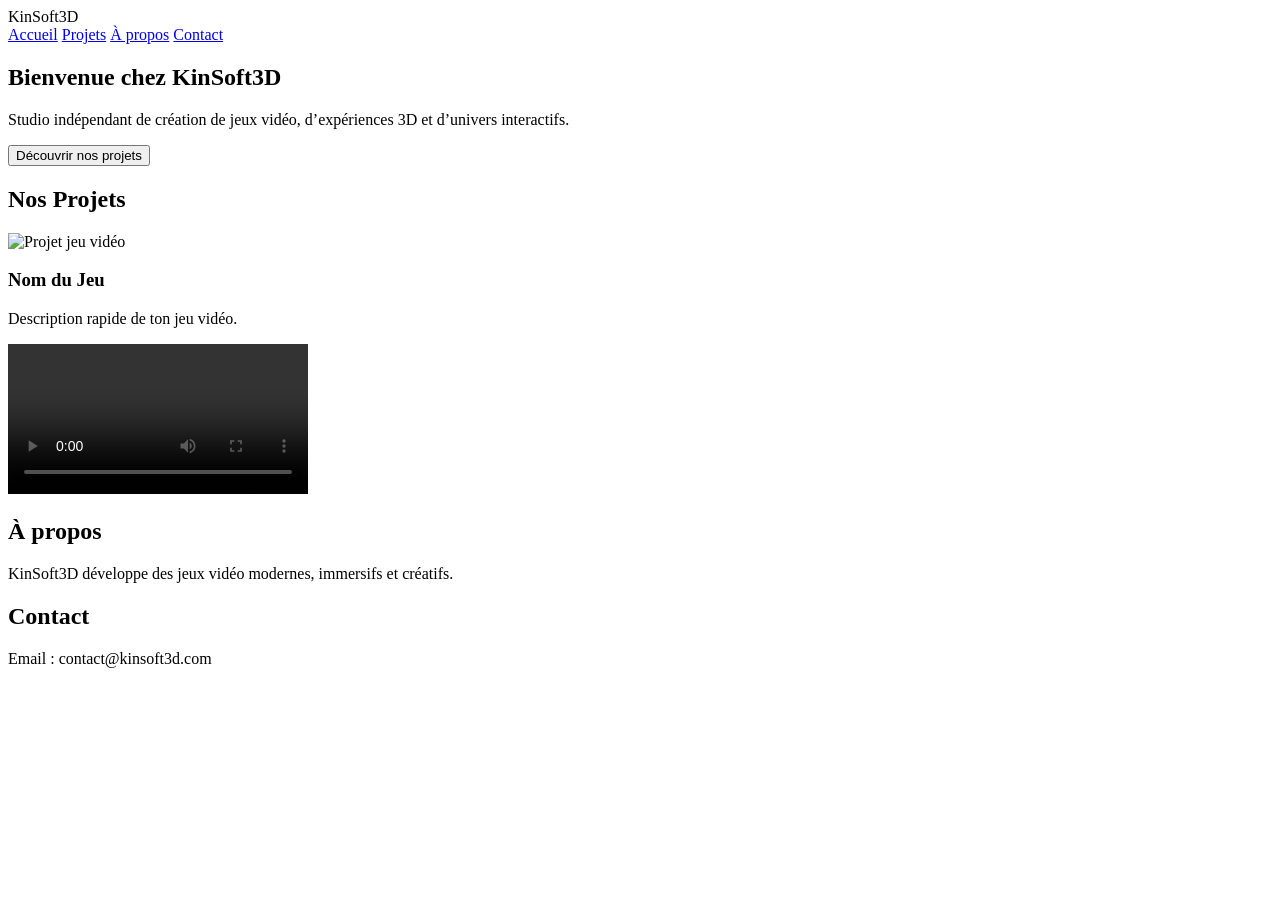
==== index.html @ 7d360829 "Create index.html" ====
<!DOCTYPE html>
<html lang="fr">

<head>
    <meta charset="UTF-8">
    <meta name="viewport" content="width=device-width, initial-scale=1.0">

    <title>KinSoft3D</title>

    <!-- CSS -->
    <link rel="stylesheet" href="style.css">
</head>

<body>

    <!-- HEADER -->
    <header>
        <div class="logo">
            KinSoft3D
        </div>

        <nav>
            <a href="#home">Accueil</a>
            <a href="#projects">Projets</a>
            <a href="#about">À propos</a>
            <a href="#contact">Contact</a>
        </nav>
    </header>

    <!-- HERO -->
    <section class="hero" id="home">

        <h1>Bienvenue chez KinSoft3D</h1>

        <p>
            Studio indépendant de création de jeux vidéo,
            d’expériences 3D et d’univers interactifs.
        </p>

        <button>Découvrir nos projets</button>

    </section>

    <!-- PROJECTS -->
    <section class="projects" id="projects">

        <h2>Nos Projets</h2>

        <div class="project-card">

            <img src="images/game1.jpg" alt="Projet jeu vidéo">

            <h3>Nom du Jeu</h3>

            <p>
                Description rapide de ton jeu vidéo.
            </p>

            <video controls>
                <source src="videos/trailer1.mp4" type="video/mp4">
            </video>

        </div>

    </section>

    <!-- ABOUT -->
    <section class="about" id="about">

        <h2>À propos</h2>

        <p>
            KinSoft3D développe des jeux vidéo modernes,
            immersifs et créatifs.
        </p>

    </section>

    <!-- CONTACT -->
    <section class="contact" id="contact">

        <h2>Contact</h2>

        <p>Email : contact@kinsoft3d.com</p>

    </section>

    <!-- JS -->
    <script src="script.js"></script>

</body>

</html>
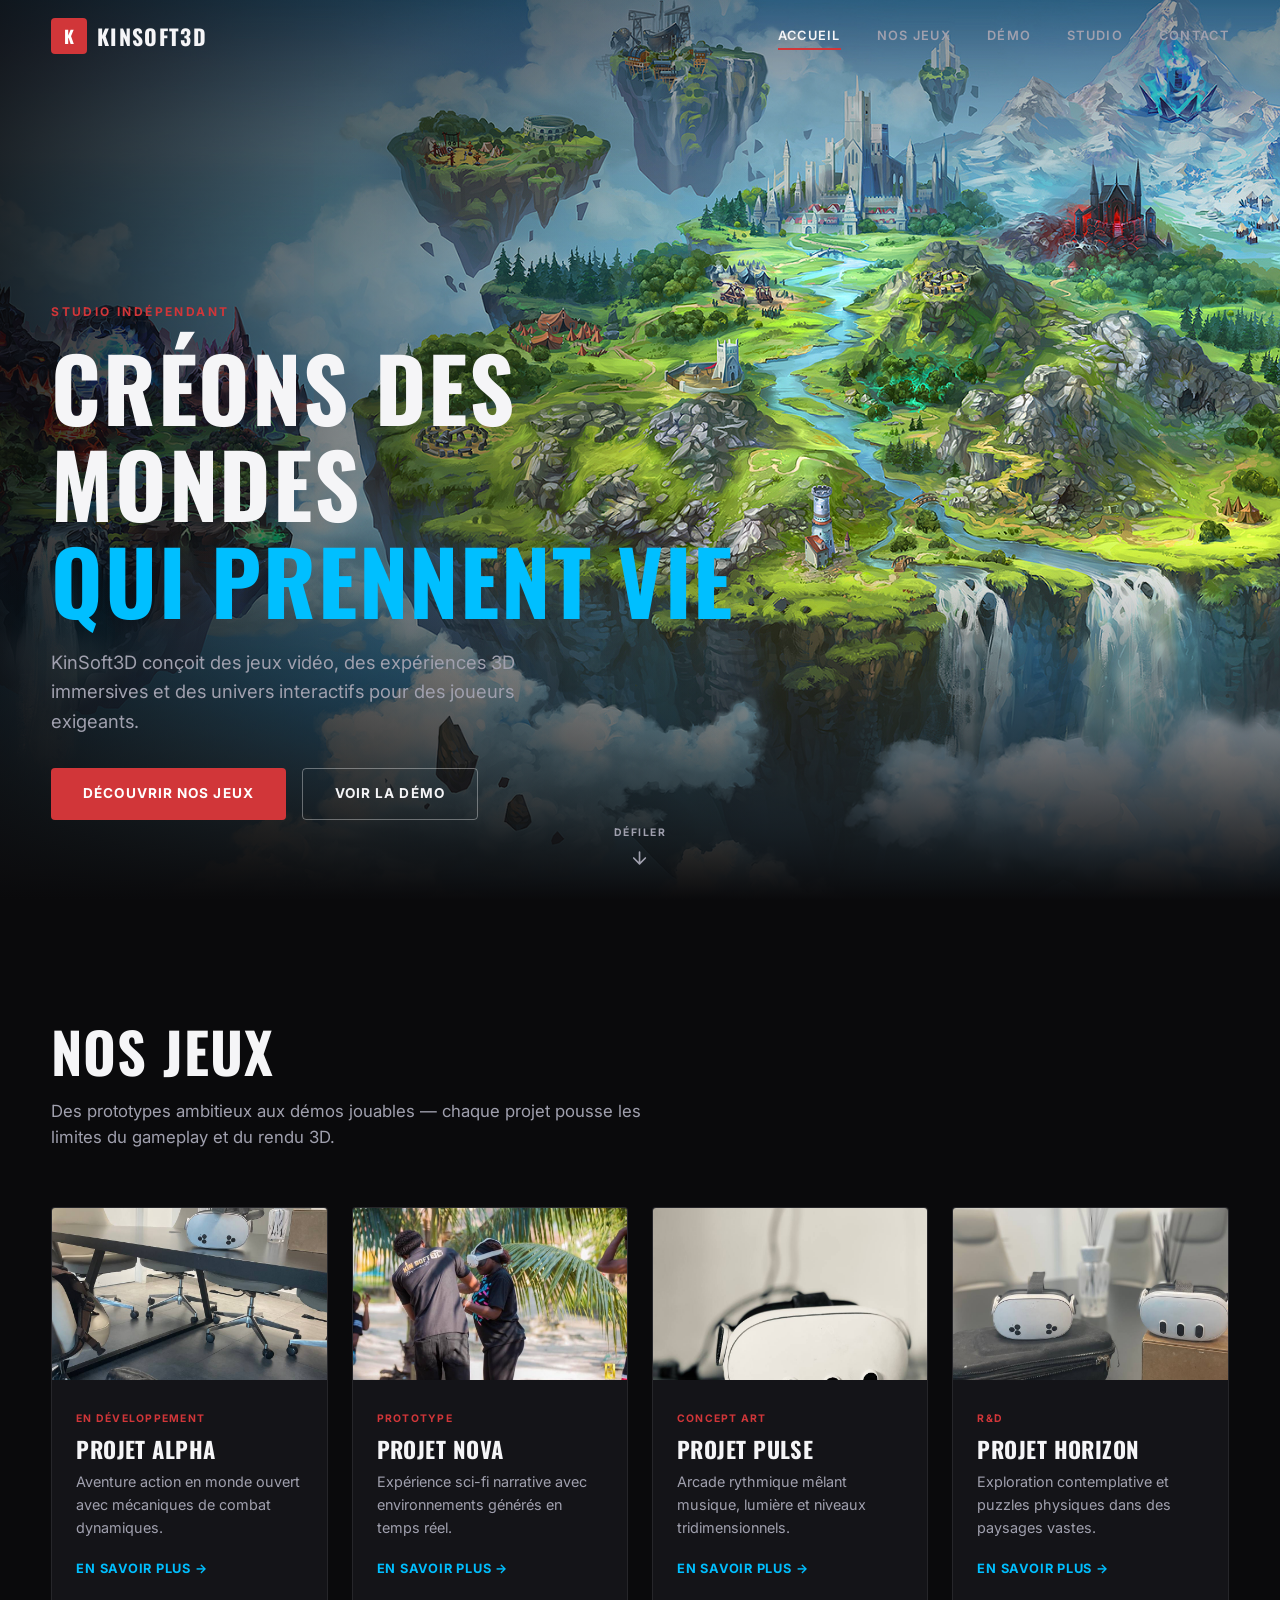
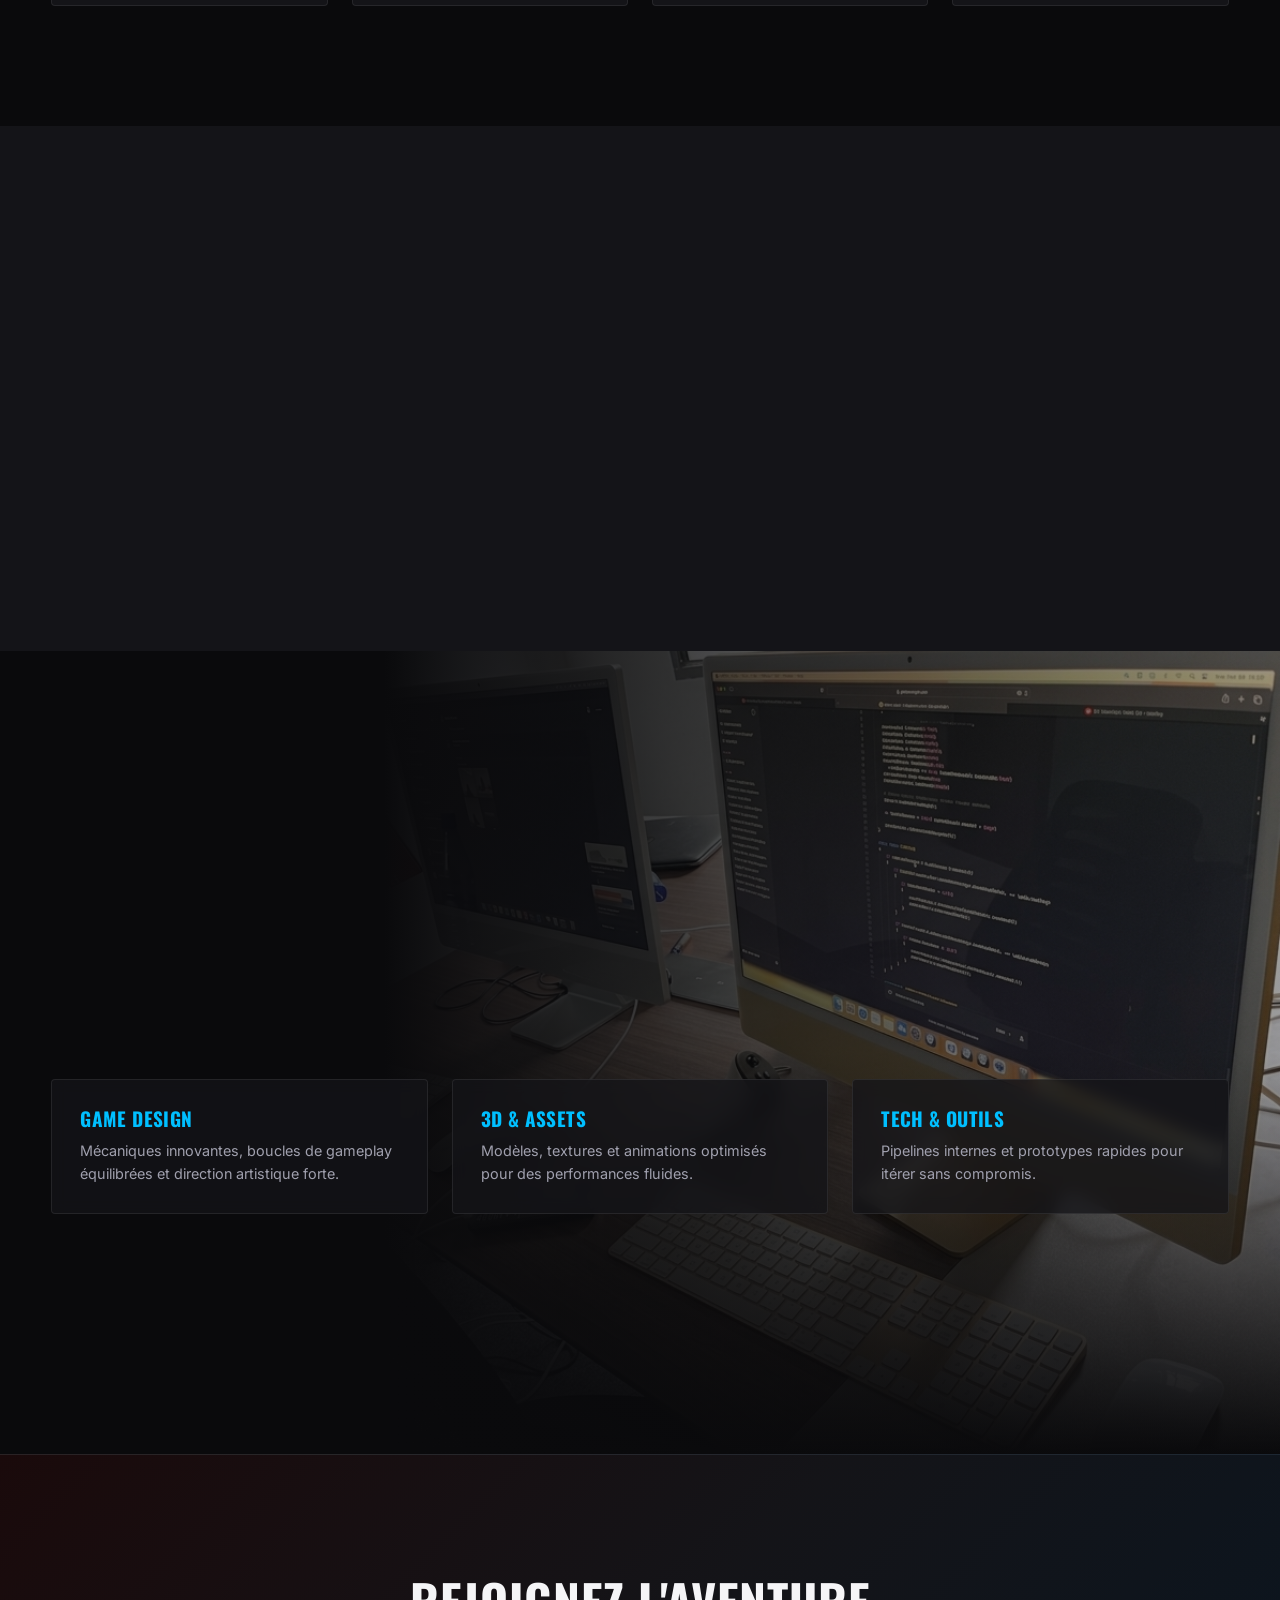
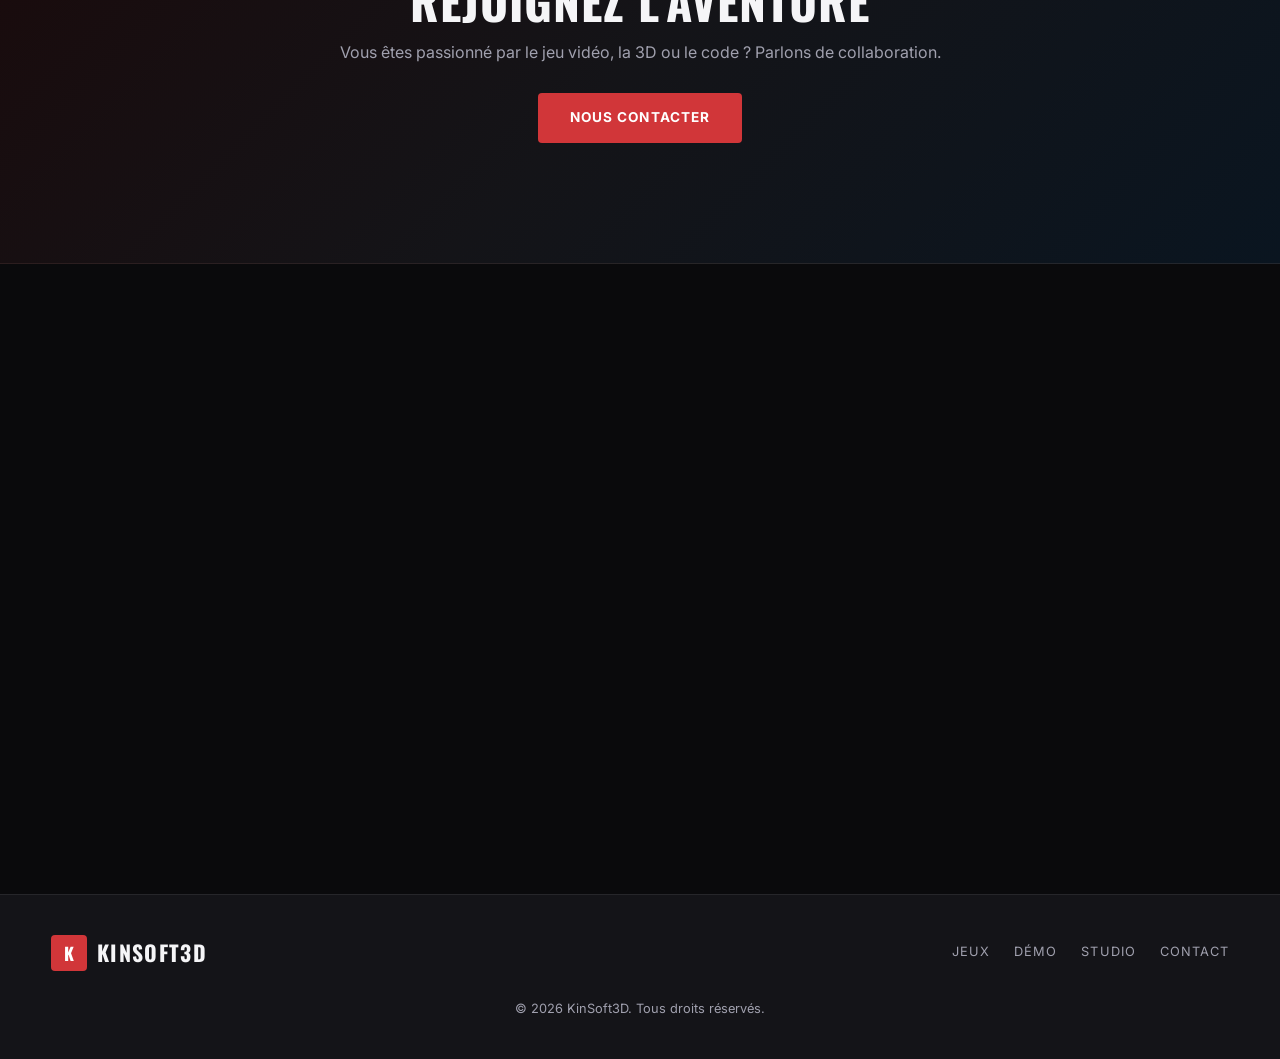
==== commit 527eafe1: "Redesign KinSoft3D site with Riot-inspired layout and local images. Co-authored-by: Cursor <cursorag" ====
--- a/index.html
+++ b/index.html
@@ -4,90 +4,261 @@
 <head>
     <meta charset="UTF-8">
     <meta name="viewport" content="width=device-width, initial-scale=1.0">
-
-    <title>KinSoft3D</title>
-
-    <!-- CSS -->
+    <meta name="description" content="KinSoft3D — Studio de création de jeux vidéo, expériences 3D et univers interactifs.">
+    <title>KinSoft3D — Studio de jeux & 3D</title>
+    <link rel="preconnect" href="https://fonts.googleapis.com">
+    <link rel="preconnect" href="https://fonts.gstatic.com" crossorigin>
+    <link href="https://fonts.googleapis.com/css2?family=Inter:wght@400;500;600;700&family=Oswald:wght@500;600;700&display=swap" rel="stylesheet">
     <link rel="stylesheet" href="style.css">
 </head>
 
 <body>
 
-    <!-- HEADER -->
-    <header>
-        <div class="logo">
-            KinSoft3D
-        </div>
-
-        <nav>
+    <header class="site-header" id="header">
+        <a href="#home" class="logo" aria-label="KinSoft3D — Accueil">
+            <span class="logo-mark">K</span>
+            <span class="logo-text">KinSoft3D</span>
+        </a>
+
+        <button class="nav-toggle" id="navToggle" aria-label="Ouvrir le menu" aria-expanded="false">
+            <span></span>
+            <span></span>
+            <span></span>
+        </button>
+
+        <nav class="site-nav" id="siteNav">
             <a href="#home">Accueil</a>
-            <a href="#projects">Projets</a>
-            <a href="#about">À propos</a>
+            <a href="#games">Nos jeux</a>
+            <a href="#showcase">Démo</a>
+            <a href="#studio">Studio</a>
             <a href="#contact">Contact</a>
         </nav>
     </header>
 
-    <!-- HERO -->
-    <section class="hero" id="home">
-
-        <h1>Bienvenue chez KinSoft3D</h1>
-
-        <p>
-            Studio indépendant de création de jeux vidéo,
-            d’expériences 3D et d’univers interactifs.
-        </p>
-
-        <button>Découvrir nos projets</button>
-
-    </section>
-
-    <!-- PROJECTS -->
-    <section class="projects" id="projects">
-
-        <h2>Nos Projets</h2>
-
-        <div class="project-card">
-
-            <img src="images/game1.jpg" alt="Projet jeu vidéo">
-
-            <h3>Nom du Jeu</h3>
-
-            <p>
-                Description rapide de ton jeu vidéo.
-            </p>
-
-            <video controls>
-                <source src="videos/trailer1.mp4" type="video/mp4">
+    <main>
+
+        <!-- HERO -->
+        <section class="hero" id="home">
+            <div class="hero-bg">
+                <img src="images/BG_accueil.png" alt="" aria-hidden="true">
+            </div>
+            <div class="hero-overlay"></div>
+            <div class="hero-content">
+                <p class="hero-eyebrow">Studio indépendant</p>
+                <h1>Créons des mondes<br><span>qui prennent vie</span></h1>
+                <p class="hero-desc">
+                    KinSoft3D conçoit des jeux vidéo, des expériences 3D immersives
+                    et des univers interactifs pour des joueurs exigeants.
+                </p>
+                <div class="hero-actions">
+                    <a href="#games" class="btn btn-primary">Découvrir nos jeux</a>
+                    <a href="#showcase" class="btn btn-ghost">Voir la démo</a>
+                </div>
+            </div>
+            <a href="#games" class="hero-scroll" aria-label="Défiler vers le contenu">
+                <span>Défiler</span>
+                <svg width="20" height="20" viewBox="0 0 24 24" fill="none" aria-hidden="true">
+                    <path d="M12 5v14M5 12l7 7 7-7" stroke="currentColor" stroke-width="2" stroke-linecap="round" stroke-linejoin="round"/>
+                </svg>
+            </a>
+        </section>
+
+        <!-- NOS JEUX -->
+        <section class="section games" id="games">
+            <div class="container">
+                <div class="section-head">
+                    <h2>Nos jeux</h2>
+                    <p>Des prototypes ambitieux aux démos jouables — chaque projet pousse les limites du gameplay et du rendu 3D.</p>
+                </div>
+
+                <div class="games-grid">
+                    <article class="game-card reveal">
+                        <div class="game-card-media">
+                            <img src="images/p1.jpeg" alt="Projet Alpha — aperçu du jeu">
+                        </div>
+                        <div class="game-card-body">
+                            <span class="tag">En développement</span>
+                            <h3>Projet Alpha</h3>
+                            <p>Aventure action en monde ouvert avec mécaniques de combat dynamiques.</p>
+                            <a href="#showcase" class="card-link">En savoir plus →</a>
+                        </div>
+                    </article>
+
+                    <article class="game-card reveal">
+                        <div class="game-card-media">
+                            <img src="images/p2.jpeg" alt="Projet Nova — aperçu du jeu">
+                        </div>
+                        <div class="game-card-body">
+                            <span class="tag">Prototype</span>
+                            <h3>Projet Nova</h3>
+                            <p>Expérience sci-fi narrative avec environnements générés en temps réel.</p>
+                            <a href="#showcase" class="card-link">En savoir plus →</a>
+                        </div>
+                    </article>
+
+                    <article class="game-card reveal">
+                        <div class="game-card-media">
+                            <img src="images/p3.jpeg" alt="Projet Pulse — aperçu du jeu">
+                        </div>
+                        <div class="game-card-body">
+                            <span class="tag">Concept art</span>
+                            <h3>Projet Pulse</h3>
+                            <p>Arcade rythmique mêlant musique, lumière et niveaux tridimensionnels.</p>
+                            <a href="#showcase" class="card-link">En savoir plus →</a>
+                        </div>
+                    </article>
+
+                    <article class="game-card reveal">
+                        <div class="game-card-media">
+                            <img src="images/p4.jpeg" alt="Projet Horizon — aperçu du jeu">
+                        </div>
+                        <div class="game-card-body">
+                            <span class="tag">R&D</span>
+                            <h3>Projet Horizon</h3>
+                            <p>Exploration contemplative et puzzles physiques dans des paysages vastes.</p>
+                            <a href="#showcase" class="card-link">En savoir plus →</a>
+                        </div>
+                    </article>
+                </div>
+            </div>
+        </section>
+
+        <!-- DÉMO FEATURED -->
+        <section class="section showcase" id="showcase">
+            <div class="showcase-inner">
+                <div class="showcase-media reveal">
+                    <img src="images/jeux_demo.jpeg" alt="Démo de gameplay KinSoft3D">
+                </div>
+                <div class="showcase-content reveal">
+                    <h2>Gameplay &amp; immersion</h2>
+                    <p>
+                        Notre démo met en avant le rendu visuel, les animations et les interactions
+                        que nous intégrons dans chaque titre. Chaque frame est pensée pour
+                        captiver et surprendre.
+                    </p>
+                    <ul class="showcase-stats">
+                        <li>
+                            <strong>4+</strong>
+                            <span>Projets actifs</span>
+                        </li>
+                        <li>
+                            <strong>3D</strong>
+                            <span>Moteur custom</span>
+                        </li>
+                        <li>
+                            <strong>100%</strong>
+                            <span>Indépendant</span>
+                        </li>
+                    </ul>
+                    <button class="btn btn-primary" id="openVideo">Regarder la bande-annonce</button>
+                </div>
+            </div>
+        </section>
+
+        <!-- MATÉRIELS 3D -->
+        <section class="section studio" id="studio">
+            <div class="studio-bg">
+                <img src="images/materiels.png" alt="" aria-hidden="true">
+            </div>
+            <div class="studio-overlay"></div>
+            <div class="container studio-content">
+                <div class="section-head reveal">
+                    <h2>Le studio</h2>
+                    <p>
+                        De la modélisation 3D au level design, KinSoft3D maîtrise toute la chaîne
+                        de production pour livrer des expériences cohérentes et mémorables.
+                    </p>
+                </div>
+                <div class="studio-pillars reveal">
+                    <div class="pillar">
+                        <h3>Game Design</h3>
+                        <p>Mécaniques innovantes, boucles de gameplay équilibrées et direction artistique forte.</p>
+                    </div>
+                    <div class="pillar">
+                        <h3>3D &amp; Assets</h3>
+                        <p>Modèles, textures et animations optimisés pour des performances fluides.</p>
+                    </div>
+                    <div class="pillar">
+                        <h3>Tech &amp; Outils</h3>
+                        <p>Pipelines internes et prototypes rapides pour itérer sans compromis.</p>
+                    </div>
+                </div>
+            </div>
+        </section>
+
+        <!-- CTA BAND -->
+        <section class="section cta-band">
+            <div class="container cta-inner reveal">
+                <h2>Rejoignez l'aventure</h2>
+                <p>Vous êtes passionné par le jeu vidéo, la 3D ou le code ? Parlons de collaboration.</p>
+                <a href="#contact" class="btn btn-primary">Nous contacter</a>
+            </div>
+        </section>
+
+        <!-- CONTACT -->
+        <section class="section contact" id="contact">
+            <div class="container">
+                <div class="contact-grid">
+                    <div class="contact-info reveal">
+                        <h2>Contact</h2>
+                        <p>Une question, un partenariat ou une demande de presse ? Écrivez-nous.</p>
+                        <a href="mailto:contact@kinsoft3d.com" class="contact-email">contact@kinsoft3d.com</a>
+                        <div class="social-links">
+                            <a href="#" aria-label="Twitter">X</a>
+                            <a href="#" aria-label="YouTube">YT</a>
+                            <a href="#" aria-label="Discord">DC</a>
+                        </div>
+                    </div>
+                    <form class="contact-form reveal" onsubmit="return false;">
+                        <label>
+                            <span>Nom</span>
+                            <input type="text" name="name" placeholder="Votre nom" required>
+                        </label>
+                        <label>
+                            <span>Email</span>
+                            <input type="email" name="email" placeholder="vous@email.com" required>
+                        </label>
+                        <label>
+                            <span>Message</span>
+                            <textarea name="message" rows="4" placeholder="Votre message…" required></textarea>
+                        </label>
+                        <button type="submit" class="btn btn-primary">Envoyer</button>
+                    </form>
+                </div>
+            </div>
+        </section>
+
+    </main>
+
+    <footer class="site-footer">
+        <div class="container footer-inner">
+            <a href="#home" class="logo footer-logo">
+                <span class="logo-mark">K</span>
+                <span class="logo-text">KinSoft3D</span>
+            </a>
+            <nav class="footer-nav">
+                <a href="#games">Jeux</a>
+                <a href="#showcase">Démo</a>
+                <a href="#studio">Studio</a>
+                <a href="#contact">Contact</a>
+            </nav>
+            <p class="footer-copy">&copy; 2026 KinSoft3D. Tous droits réservés.</p>
+        </div>
+    </footer>
+
+    <!-- VIDEO MODAL -->
+    <div class="video-modal" id="videoModal" aria-hidden="true">
+        <div class="video-modal-backdrop" id="closeVideo"></div>
+        <div class="video-modal-content">
+            <button class="video-modal-close" id="closeVideoBtn" aria-label="Fermer la vidéo">&times;</button>
+            <video controls id="trailerVideo">
+                <source src="videos/test.mp4" type="video/mp4">
+                Votre navigateur ne supporte pas la lecture vidéo.
             </video>
-
         </div>
-
-    </section>
-
-    <!-- ABOUT -->
-    <section class="about" id="about">
-
-        <h2>À propos</h2>
-
-        <p>
-            KinSoft3D développe des jeux vidéo modernes,
-            immersifs et créatifs.
-        </p>
-
-    </section>
-
-    <!-- CONTACT -->
-    <section class="contact" id="contact">
-
-        <h2>Contact</h2>
-
-        <p>Email : contact@kinsoft3d.com</p>
-
-    </section>
-
-    <!-- JS -->
+    </div>
+
     <script src="script.js"></script>
-
 </body>
 
 </html>
--- a/style.css
+++ b/style.css
@@ -0,0 +1,805 @@
+/* ── Variables ── */
+:root {
+    --bg: #0a0a0c;
+    --surface: #141418;
+    --surface-2: #1c1c22;
+    --border: rgba(255, 255, 255, 0.08);
+    --text: #f5f5f7;
+    --text-muted: #a0a0ae;
+    --accent: #d13639;
+    --accent-hover: #b82e31;
+    --brand: #00bfff;
+    --header-h: 72px;
+    --radius: 4px;
+    --transition: 0.35s cubic-bezier(0.4, 0, 0.2, 1);
+}
+
+/* ── Reset ── */
+*,
+*::before,
+*::after {
+    margin: 0;
+    padding: 0;
+    box-sizing: border-box;
+}
+
+html {
+    scroll-behavior: smooth;
+}
+
+body {
+    font-family: 'Inter', system-ui, sans-serif;
+    background: var(--bg);
+    color: var(--text);
+    line-height: 1.6;
+    overflow-x: hidden;
+}
+
+img {
+    display: block;
+    max-width: 100%;
+}
+
+a {
+    color: inherit;
+    text-decoration: none;
+}
+
+button {
+    font-family: inherit;
+    cursor: pointer;
+    border: none;
+    background: none;
+}
+
+.container {
+    width: min(1200px, 92vw);
+    margin-inline: auto;
+}
+
+/* ── Typography ── */
+h1, h2, h3 {
+    font-family: 'Oswald', sans-serif;
+    font-weight: 700;
+    text-transform: uppercase;
+    letter-spacing: 0.02em;
+    line-height: 1.1;
+}
+
+/* ── Buttons ── */
+.btn {
+    display: inline-flex;
+    align-items: center;
+    justify-content: center;
+    padding: 14px 32px;
+    font-size: 0.85rem;
+    font-weight: 700;
+    letter-spacing: 0.08em;
+    text-transform: uppercase;
+    border-radius: var(--radius);
+    transition: var(--transition);
+}
+
+.btn-primary {
+    background: var(--accent);
+    color: #fff;
+}
+
+.btn-primary:hover {
+    background: var(--accent-hover);
+    transform: translateY(-2px);
+    box-shadow: 0 8px 24px rgba(209, 54, 57, 0.35);
+}
+
+.btn-ghost {
+    border: 1px solid rgba(255, 255, 255, 0.35);
+    color: var(--text);
+}
+
+.btn-ghost:hover {
+    border-color: #fff;
+    background: rgba(255, 255, 255, 0.06);
+}
+
+/* ── Header ── */
+.site-header {
+    position: fixed;
+    top: 0;
+    left: 0;
+    right: 0;
+    z-index: 100;
+    height: var(--header-h);
+    display: flex;
+    align-items: center;
+    justify-content: space-between;
+    padding: 0 clamp(20px, 4vw, 60px);
+    transition: background var(--transition), box-shadow var(--transition);
+}
+
+.site-header.scrolled {
+    background: rgba(10, 10, 12, 0.92);
+    backdrop-filter: blur(12px);
+    box-shadow: 0 1px 0 var(--border);
+}
+
+.logo {
+    display: flex;
+    align-items: center;
+    gap: 10px;
+    font-family: 'Oswald', sans-serif;
+    font-size: 1.35rem;
+    font-weight: 700;
+    text-transform: uppercase;
+    letter-spacing: 0.06em;
+}
+
+.logo-mark {
+    display: flex;
+    align-items: center;
+    justify-content: center;
+    width: 36px;
+    height: 36px;
+    background: var(--accent);
+    color: #fff;
+    font-size: 1.1rem;
+    border-radius: var(--radius);
+}
+
+.logo-text {
+    color: var(--text);
+}
+
+.site-nav {
+    display: flex;
+    gap: clamp(16px, 3vw, 36px);
+}
+
+.site-nav a {
+    font-size: 0.8rem;
+    font-weight: 600;
+    letter-spacing: 0.1em;
+    text-transform: uppercase;
+    color: var(--text-muted);
+    transition: color var(--transition);
+    position: relative;
+}
+
+.site-nav a::after {
+    content: '';
+    position: absolute;
+    bottom: -4px;
+    left: 0;
+    width: 0;
+    height: 2px;
+    background: var(--accent);
+    transition: width var(--transition);
+}
+
+.site-nav a:hover,
+.site-nav a.active {
+    color: var(--text);
+}
+
+.site-nav a:hover::after,
+.site-nav a.active::after {
+    width: 100%;
+}
+
+.nav-toggle {
+    display: none;
+    flex-direction: column;
+    gap: 5px;
+    padding: 8px;
+}
+
+.nav-toggle span {
+    display: block;
+    width: 24px;
+    height: 2px;
+    background: var(--text);
+    transition: var(--transition);
+}
+
+.nav-toggle.open span:nth-child(1) {
+    transform: translateY(7px) rotate(45deg);
+}
+
+.nav-toggle.open span:nth-child(2) {
+    opacity: 0;
+}
+
+.nav-toggle.open span:nth-child(3) {
+    transform: translateY(-7px) rotate(-45deg);
+}
+
+/* ── Hero ── */
+.hero {
+    position: relative;
+    min-height: 100vh;
+    display: flex;
+    align-items: flex-end;
+    padding: calc(var(--header-h) + 40px) clamp(20px, 4vw, 60px) 80px;
+    overflow: hidden;
+}
+
+.hero-bg {
+    position: absolute;
+    inset: 0;
+    z-index: 0;
+}
+
+.hero-bg img {
+    width: 100%;
+    height: 100%;
+    object-fit: cover;
+    object-position: center top;
+    transform: scale(1.05);
+    transition: transform 8s ease;
+}
+
+.hero:hover .hero-bg img {
+    transform: scale(1.08);
+}
+
+.hero-overlay {
+    position: absolute;
+    inset: 0;
+    z-index: 1;
+    background:
+        linear-gradient(to top, var(--bg) 0%, transparent 40%),
+        linear-gradient(to right, rgba(10, 10, 12, 0.85) 0%, transparent 60%),
+        linear-gradient(180deg, rgba(10, 10, 12, 0.4) 0%, transparent 30%);
+}
+
+.hero-content {
+    position: relative;
+    z-index: 2;
+    max-width: 720px;
+}
+
+.hero-eyebrow {
+    font-size: 0.75rem;
+    font-weight: 700;
+    letter-spacing: 0.2em;
+    text-transform: uppercase;
+    color: var(--accent);
+    margin-bottom: 16px;
+}
+
+.hero h1 {
+    font-size: clamp(2.8rem, 7vw, 5.5rem);
+    margin-bottom: 20px;
+}
+
+.hero h1 span {
+    color: var(--brand);
+}
+
+.hero-desc {
+    font-size: clamp(1rem, 2vw, 1.15rem);
+    color: var(--text-muted);
+    max-width: 540px;
+    margin-bottom: 32px;
+}
+
+.hero-actions {
+    display: flex;
+    flex-wrap: wrap;
+    gap: 16px;
+}
+
+.hero-scroll {
+    position: absolute;
+    bottom: 32px;
+    left: 50%;
+    transform: translateX(-50%);
+    z-index: 2;
+    display: flex;
+    flex-direction: column;
+    align-items: center;
+    gap: 6px;
+    font-size: 0.65rem;
+    font-weight: 700;
+    letter-spacing: 0.15em;
+    text-transform: uppercase;
+    color: var(--text-muted);
+    animation: bounce 2s infinite;
+}
+
+@keyframes bounce {
+    0%, 100% { transform: translateX(-50%) translateY(0); }
+    50% { transform: translateX(-50%) translateY(6px); }
+}
+
+/* ── Sections ── */
+.section {
+    padding: clamp(80px, 10vw, 120px) 0;
+}
+
+.section-head {
+    margin-bottom: 56px;
+    max-width: 640px;
+}
+
+.section-head h2 {
+    font-size: clamp(2.2rem, 5vw, 3.5rem);
+    margin-bottom: 16px;
+}
+
+.section-head p {
+    color: var(--text-muted);
+    font-size: 1.05rem;
+}
+
+/* ── Games grid ── */
+.games {
+    background: var(--bg);
+}
+
+.games-grid {
+    display: grid;
+    grid-template-columns: repeat(auto-fill, minmax(260px, 1fr));
+    gap: 24px;
+}
+
+.game-card {
+    background: var(--surface);
+    border: 1px solid var(--border);
+    border-radius: var(--radius);
+    overflow: hidden;
+    transition: transform var(--transition), box-shadow var(--transition);
+}
+
+.game-card:hover {
+    transform: translateY(-6px);
+    box-shadow: 0 20px 40px rgba(0, 0, 0, 0.4);
+}
+
+.game-card-media {
+    aspect-ratio: 16 / 10;
+    overflow: hidden;
+}
+
+.game-card-media img {
+    width: 100%;
+    height: 100%;
+    object-fit: cover;
+    transition: transform 0.6s ease;
+}
+
+.game-card:hover .game-card-media img {
+    transform: scale(1.06);
+}
+
+.game-card-body {
+    padding: 24px;
+}
+
+.tag {
+    display: inline-block;
+    font-size: 0.65rem;
+    font-weight: 700;
+    letter-spacing: 0.12em;
+    text-transform: uppercase;
+    color: var(--accent);
+    margin-bottom: 10px;
+}
+
+.game-card-body h3 {
+    font-size: 1.4rem;
+    margin-bottom: 8px;
+}
+
+.game-card-body p {
+    font-size: 0.9rem;
+    color: var(--text-muted);
+    margin-bottom: 16px;
+}
+
+.card-link {
+    font-size: 0.8rem;
+    font-weight: 700;
+    letter-spacing: 0.06em;
+    text-transform: uppercase;
+    color: var(--brand);
+    transition: color var(--transition);
+}
+
+.card-link:hover {
+    color: var(--text);
+}
+
+/* ── Showcase ── */
+.showcase {
+    background: var(--surface);
+    padding: 0;
+}
+
+.showcase-inner {
+    display: grid;
+    grid-template-columns: 1fr 1fr;
+    min-height: 520px;
+}
+
+.showcase-media {
+    position: relative;
+    overflow: hidden;
+}
+
+.showcase-media img {
+    width: 100%;
+    height: 100%;
+    object-fit: cover;
+}
+
+.showcase-content {
+    display: flex;
+    flex-direction: column;
+    justify-content: center;
+    padding: clamp(40px, 6vw, 80px);
+}
+
+.showcase-content h2 {
+    font-size: clamp(2rem, 4vw, 3rem);
+    margin-bottom: 20px;
+}
+
+.showcase-content > p {
+    color: var(--text-muted);
+    margin-bottom: 32px;
+    max-width: 440px;
+}
+
+.showcase-stats {
+    list-style: none;
+    display: flex;
+    gap: 40px;
+    margin-bottom: 36px;
+}
+
+.showcase-stats strong {
+    display: block;
+    font-family: 'Oswald', sans-serif;
+    font-size: 2rem;
+    color: var(--accent);
+    line-height: 1;
+}
+
+.showcase-stats span {
+    font-size: 0.75rem;
+    color: var(--text-muted);
+    text-transform: uppercase;
+    letter-spacing: 0.08em;
+}
+
+/* ── Studio ── */
+.studio {
+    position: relative;
+    min-height: 600px;
+    display: flex;
+    align-items: center;
+}
+
+.studio-bg {
+    position: absolute;
+    inset: 0;
+}
+
+.studio-bg img {
+    width: 100%;
+    height: 100%;
+    object-fit: cover;
+}
+
+.studio-overlay {
+    position: absolute;
+    inset: 0;
+    background:
+        linear-gradient(90deg, var(--bg) 30%, rgba(10, 10, 12, 0.7) 60%, rgba(10, 10, 12, 0.4) 100%),
+        linear-gradient(to top, var(--bg), transparent 50%);
+}
+
+.studio-content {
+    position: relative;
+    z-index: 2;
+    padding-block: clamp(80px, 10vw, 120px);
+}
+
+.studio-pillars {
+    display: grid;
+    grid-template-columns: repeat(auto-fit, minmax(220px, 1fr));
+    gap: 24px;
+}
+
+.pillar {
+    background: rgba(20, 20, 24, 0.75);
+    backdrop-filter: blur(8px);
+    border: 1px solid var(--border);
+    border-radius: var(--radius);
+    padding: 28px;
+    transition: border-color var(--transition);
+}
+
+.pillar:hover {
+    border-color: rgba(209, 54, 57, 0.4);
+}
+
+.pillar h3 {
+    font-size: 1.2rem;
+    margin-bottom: 10px;
+    color: var(--brand);
+}
+
+.pillar p {
+    font-size: 0.9rem;
+    color: var(--text-muted);
+}
+
+/* ── CTA band ── */
+.cta-band {
+    background: linear-gradient(135deg, #1a0a0b 0%, var(--surface) 50%, #0a1520 100%);
+    border-block: 1px solid var(--border);
+    text-align: center;
+}
+
+.cta-inner h2 {
+    font-size: clamp(2rem, 4vw, 3rem);
+    margin-bottom: 12px;
+}
+
+.cta-inner p {
+    color: var(--text-muted);
+    margin-bottom: 28px;
+}
+
+/* ── Contact ── */
+.contact-grid {
+    display: grid;
+    grid-template-columns: 1fr 1fr;
+    gap: 60px;
+    align-items: start;
+}
+
+.contact-info h2 {
+    font-size: clamp(2rem, 4vw, 3rem);
+    margin-bottom: 16px;
+}
+
+.contact-info > p {
+    color: var(--text-muted);
+    margin-bottom: 24px;
+}
+
+.contact-email {
+    display: inline-block;
+    font-size: 1.2rem;
+    font-weight: 600;
+    color: var(--brand);
+    margin-bottom: 32px;
+    transition: color var(--transition);
+}
+
+.contact-email:hover {
+    color: var(--text);
+}
+
+.social-links {
+    display: flex;
+    gap: 16px;
+}
+
+.social-links a {
+    width: 44px;
+    height: 44px;
+    display: flex;
+    align-items: center;
+    justify-content: center;
+    border: 1px solid var(--border);
+    border-radius: var(--radius);
+    font-size: 0.75rem;
+    font-weight: 700;
+    color: var(--text-muted);
+    transition: var(--transition);
+}
+
+.social-links a:hover {
+    border-color: var(--accent);
+    color: var(--text);
+    background: rgba(209, 54, 57, 0.1);
+}
+
+.contact-form {
+    display: flex;
+    flex-direction: column;
+    gap: 20px;
+}
+
+.contact-form label {
+    display: flex;
+    flex-direction: column;
+    gap: 6px;
+}
+
+.contact-form label span {
+    font-size: 0.75rem;
+    font-weight: 700;
+    letter-spacing: 0.1em;
+    text-transform: uppercase;
+    color: var(--text-muted);
+}
+
+.contact-form input,
+.contact-form textarea {
+    background: var(--surface);
+    border: 1px solid var(--border);
+    border-radius: var(--radius);
+    padding: 14px 16px;
+    color: var(--text);
+    font-family: inherit;
+    font-size: 1rem;
+    transition: border-color var(--transition);
+}
+
+.contact-form input:focus,
+.contact-form textarea:focus {
+    outline: none;
+    border-color: var(--accent);
+}
+
+.contact-form textarea {
+    resize: vertical;
+}
+
+/* ── Footer ── */
+.site-footer {
+    padding: 40px 0;
+    border-top: 1px solid var(--border);
+    background: var(--surface);
+}
+
+.footer-inner {
+    display: flex;
+    flex-wrap: wrap;
+    align-items: center;
+    justify-content: space-between;
+    gap: 20px;
+}
+
+.footer-nav {
+    display: flex;
+    gap: 24px;
+}
+
+.footer-nav a {
+    font-size: 0.8rem;
+    color: var(--text-muted);
+    text-transform: uppercase;
+    letter-spacing: 0.08em;
+    transition: color var(--transition);
+}
+
+.footer-nav a:hover {
+    color: var(--text);
+}
+
+.footer-copy {
+    width: 100%;
+    text-align: center;
+    font-size: 0.8rem;
+    color: var(--text-muted);
+    margin-top: 8px;
+}
+
+/* ── Video modal ── */
+.video-modal {
+    position: fixed;
+    inset: 0;
+    z-index: 200;
+    display: flex;
+    align-items: center;
+    justify-content: center;
+    opacity: 0;
+    visibility: hidden;
+    transition: var(--transition);
+}
+
+.video-modal.open {
+    opacity: 1;
+    visibility: visible;
+}
+
+.video-modal-backdrop {
+    position: absolute;
+    inset: 0;
+    background: rgba(0, 0, 0, 0.85);
+    cursor: pointer;
+}
+
+.video-modal-content {
+    position: relative;
+    z-index: 1;
+    width: min(900px, 92vw);
+}
+
+.video-modal-content video {
+    width: 100%;
+    border-radius: var(--radius);
+    background: #000;
+}
+
+.video-modal-close {
+    position: absolute;
+    top: -40px;
+    right: 0;
+    font-size: 2rem;
+    color: var(--text);
+    line-height: 1;
+    transition: color var(--transition);
+}
+
+.video-modal-close:hover {
+    color: var(--accent);
+}
+
+/* ── Reveal animations ── */
+.reveal {
+    opacity: 0;
+    transform: translateY(30px);
+    transition: opacity 0.7s ease, transform 0.7s ease;
+}
+
+.reveal.visible {
+    opacity: 1;
+    transform: translateY(0);
+}
+
+/* ── Responsive ── */
+@media (max-width: 900px) {
+    .showcase-inner {
+        grid-template-columns: 1fr;
+    }
+
+    .showcase-media {
+        aspect-ratio: 16 / 9;
+        max-height: 320px;
+    }
+
+    .contact-grid {
+        grid-template-columns: 1fr;
+        gap: 40px;
+    }
+}
+
+@media (max-width: 768px) {
+    .nav-toggle {
+        display: flex;
+    }
+
+    .site-nav {
+        position: fixed;
+        top: var(--header-h);
+        left: 0;
+        right: 0;
+        flex-direction: column;
+        background: rgba(10, 10, 12, 0.98);
+        padding: 24px;
+        gap: 20px;
+        transform: translateY(-120%);
+        opacity: 0;
+        transition: var(--transition);
+        border-bottom: 1px solid var(--border);
+    }
+
+    .site-nav.open {
+        transform: translateY(0);
+        opacity: 1;
+    }
+
+    .hero-scroll {
+        display: none;
+    }
+
+    .showcase-stats {
+        gap: 24px;
+    }
+}
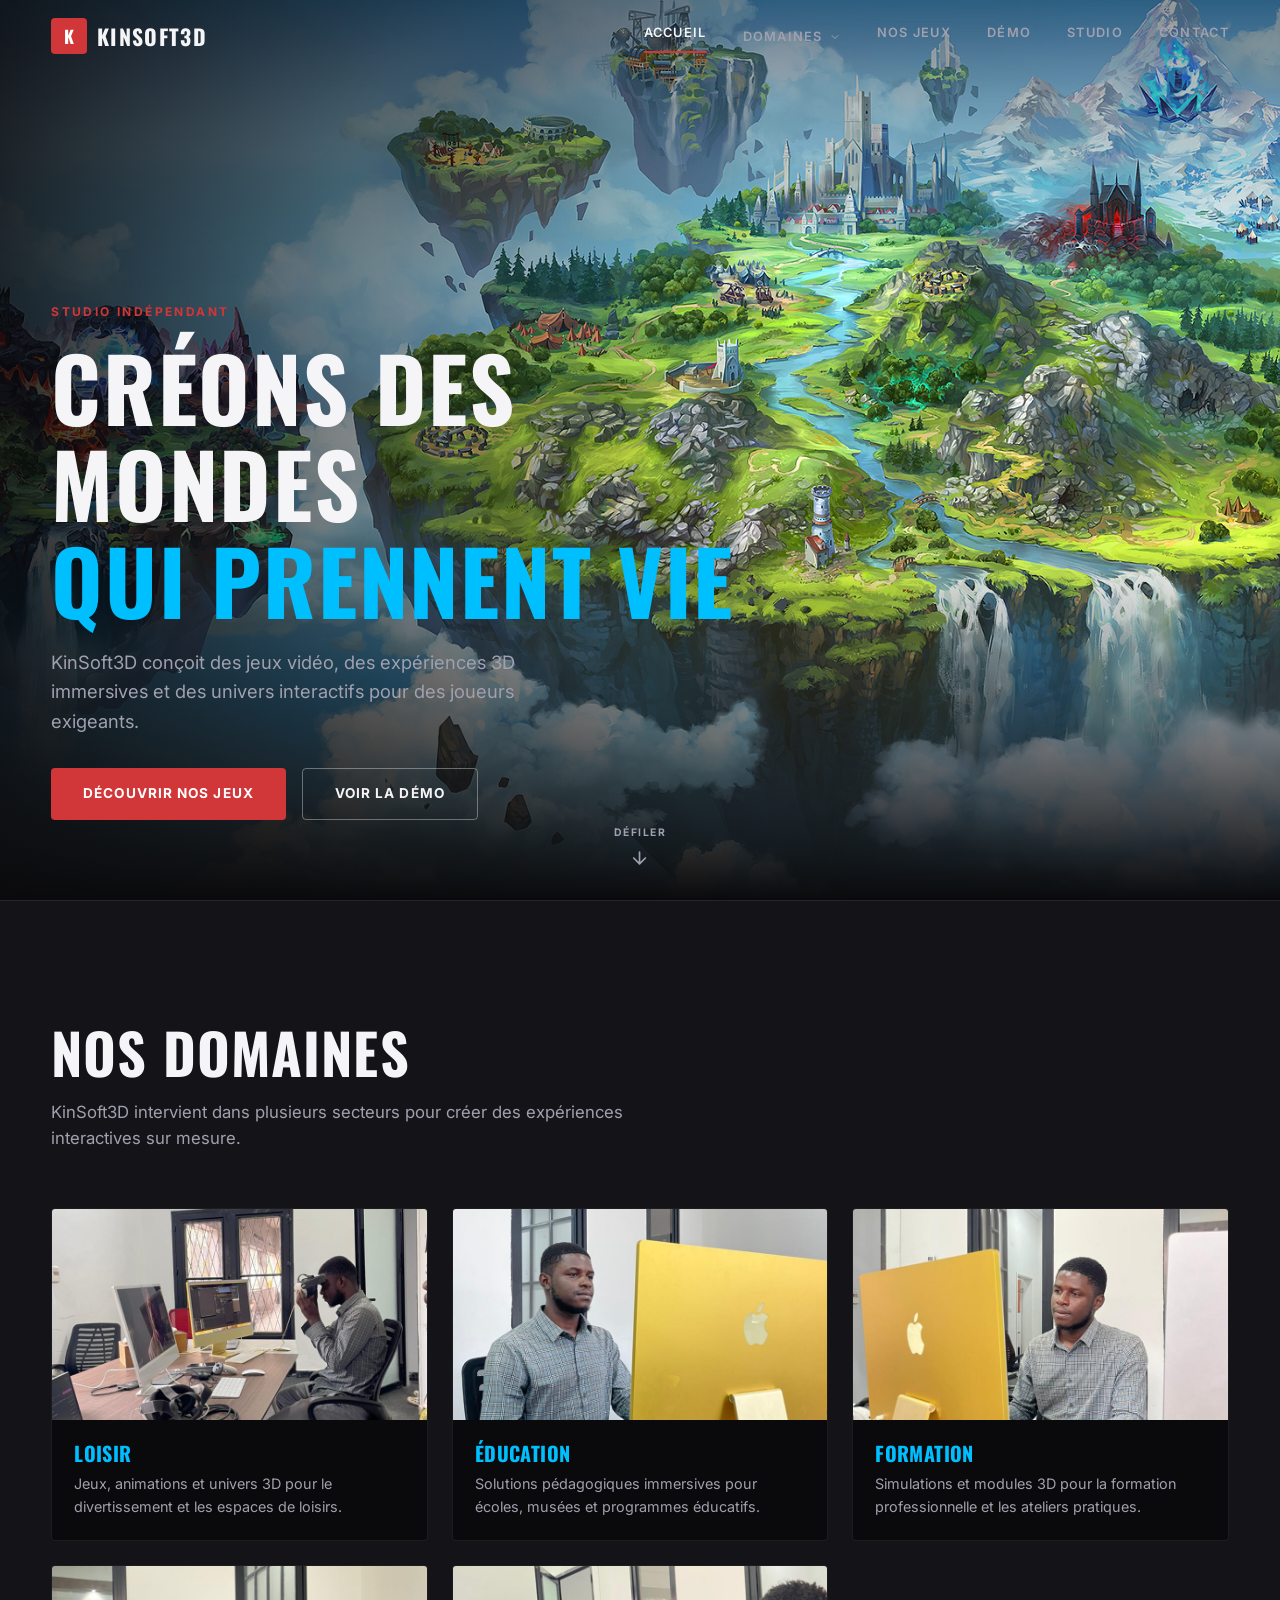
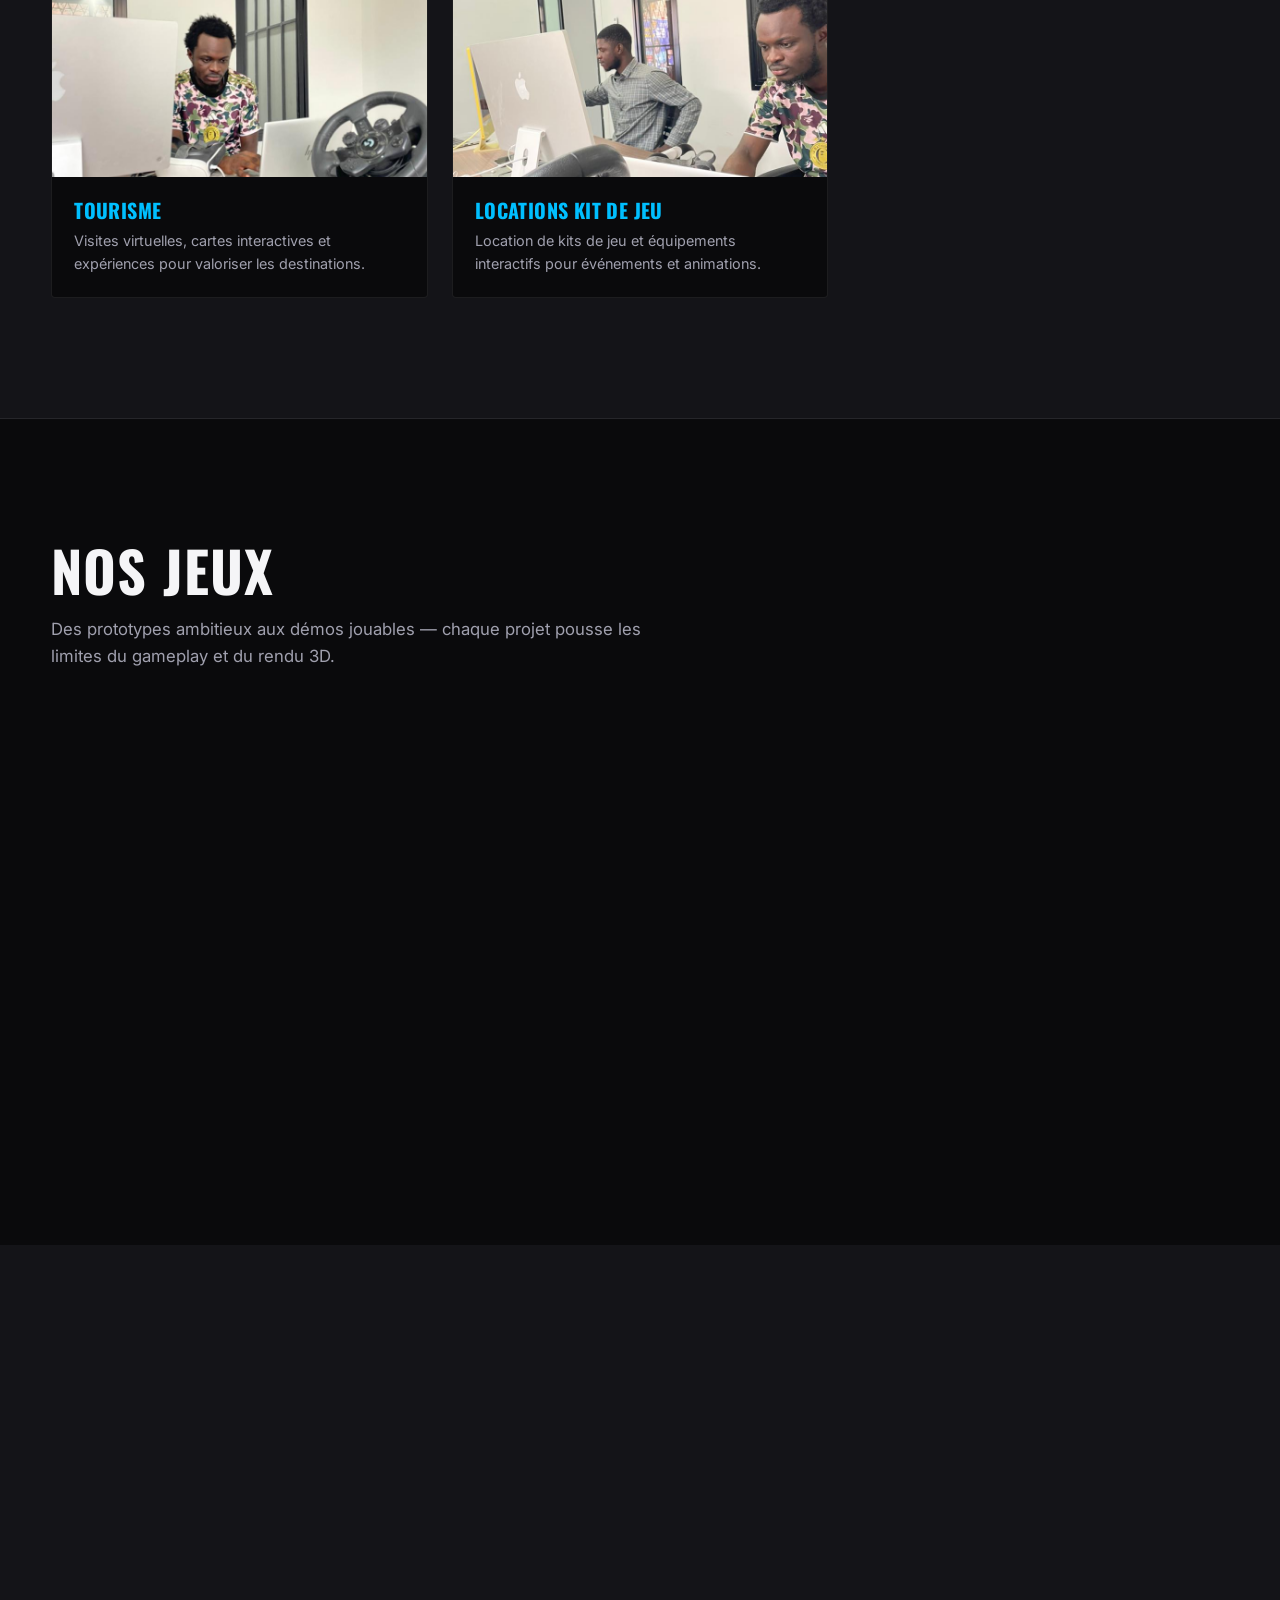
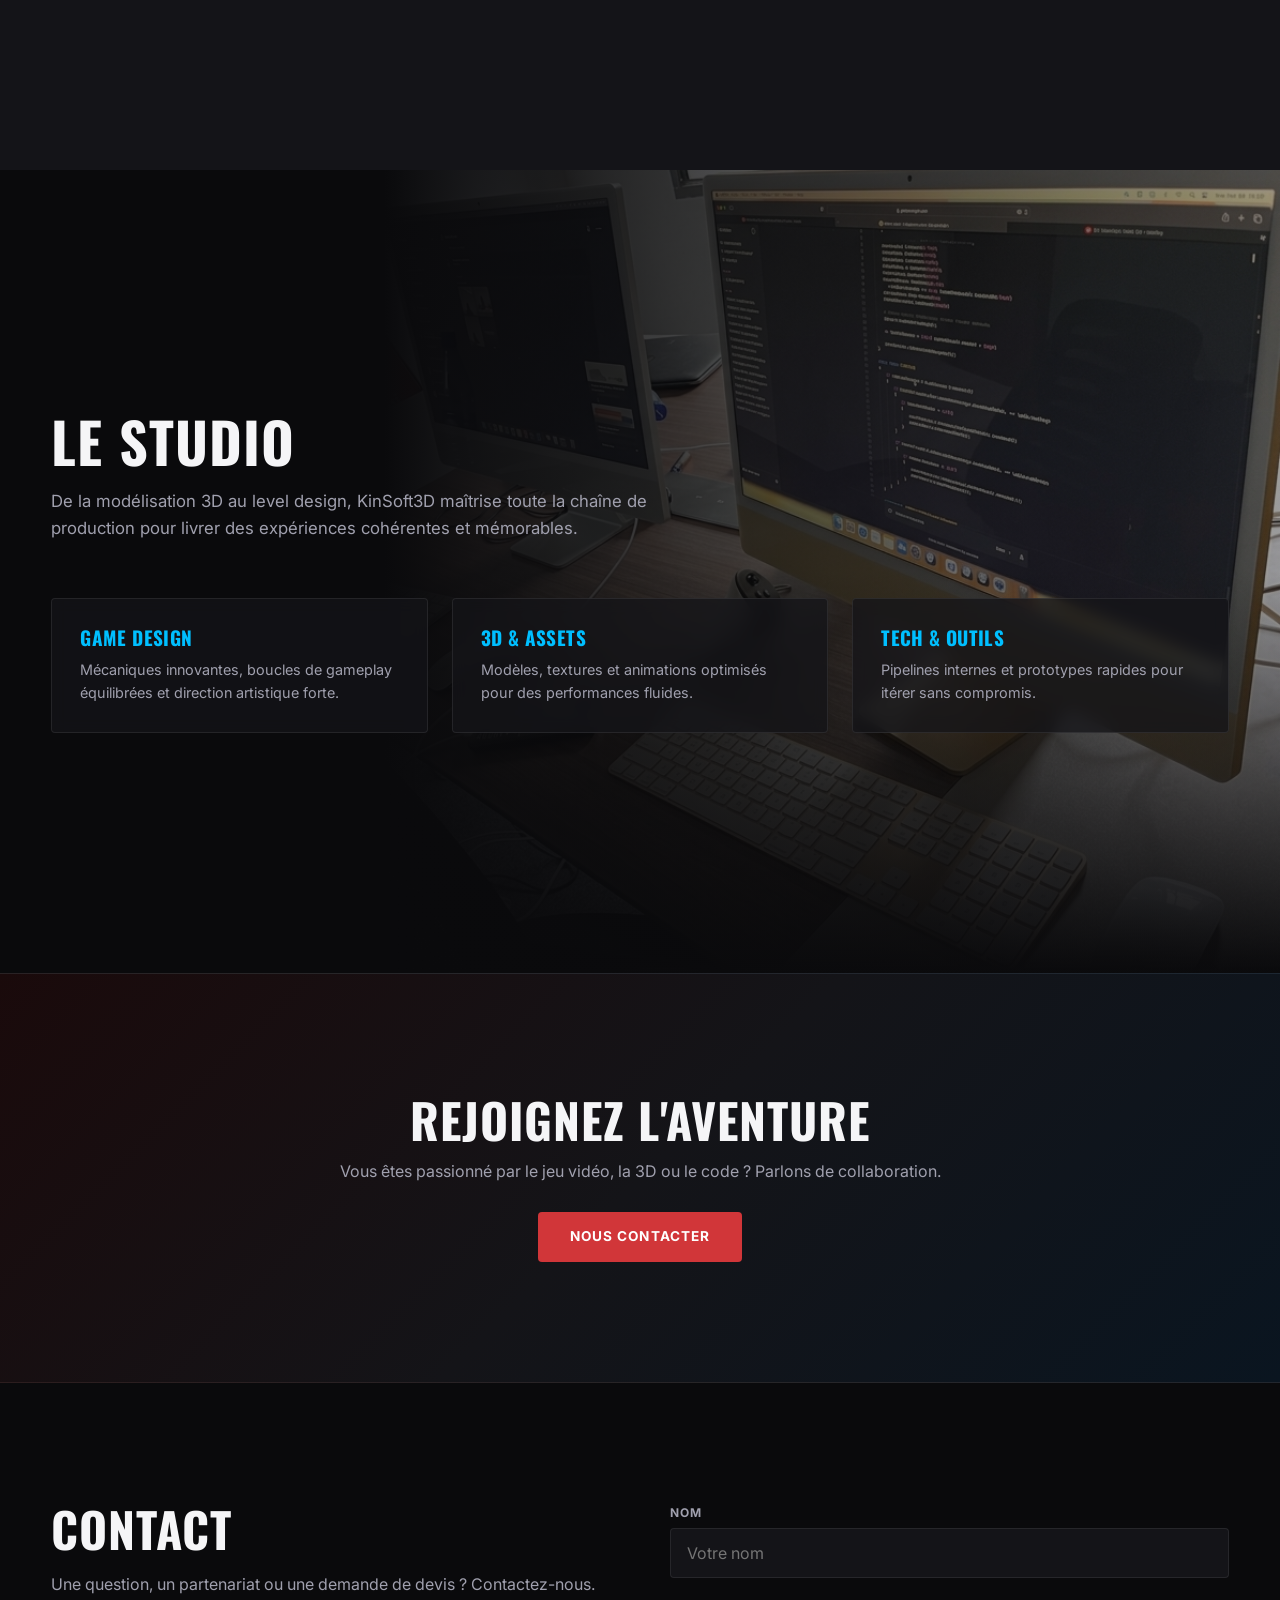
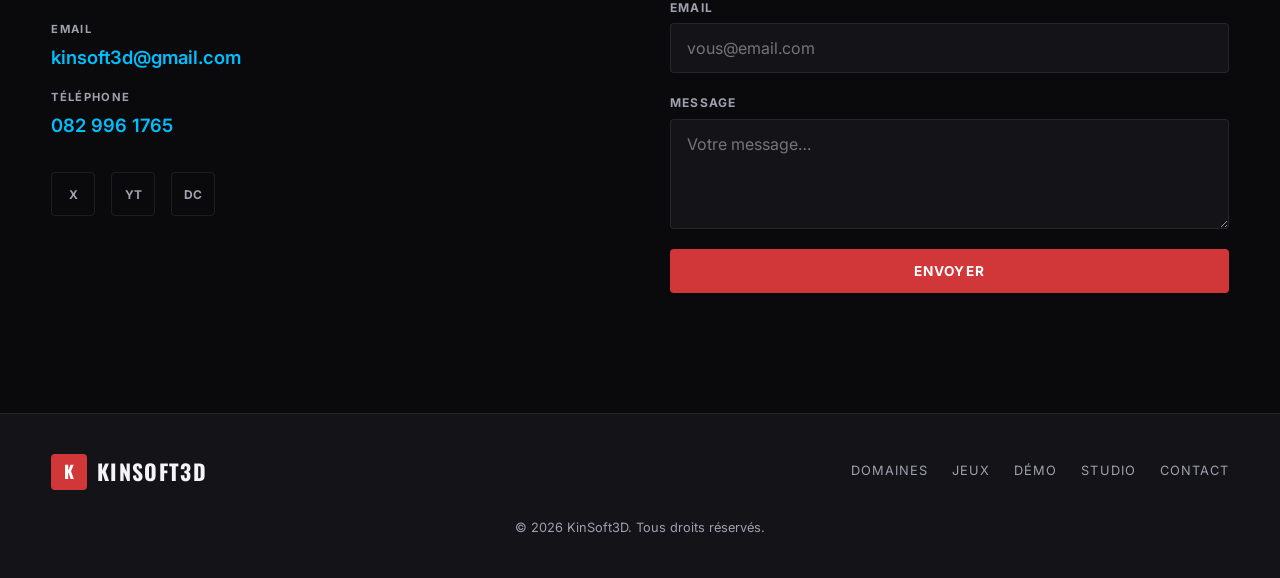
==== commit c5e1e2e0: "Add files via upload" ====
--- a/index.html
+++ b/index.html
@@ -28,6 +28,21 @@
 
         <nav class="site-nav" id="siteNav">
             <a href="#home">Accueil</a>
+            <div class="nav-dropdown" id="navDropdown">
+                <button class="nav-dropdown-toggle" id="domainesToggle" aria-expanded="false" aria-haspopup="true">
+                    Domaines
+                    <svg width="12" height="12" viewBox="0 0 24 24" fill="none" aria-hidden="true">
+                        <path d="M6 9l6 6 6-6" stroke="currentColor" stroke-width="2" stroke-linecap="round"/>
+                    </svg>
+                </button>
+                <ul class="nav-dropdown-menu" id="domainesMenu">
+                    <li><a href="#loisir">Loisir</a></li>
+                    <li><a href="#education">Éducation</a></li>
+                    <li><a href="#formation">Formation</a></li>
+                    <li><a href="#tourisme">Tourisme</a></li>
+                    <li><a href="#locations">Locations kit de jeu</a></li>
+                </ul>
+            </div>
             <a href="#games">Nos jeux</a>
             <a href="#showcase">Démo</a>
             <a href="#studio">Studio</a>
@@ -61,6 +76,68 @@
                     <path d="M12 5v14M5 12l7 7 7-7" stroke="currentColor" stroke-width="2" stroke-linecap="round" stroke-linejoin="round"/>
                 </svg>
             </a>
+        </section>
+
+        <!-- DOMAINES -->
+        <section class="section domaines" id="domaines">
+            <div class="container">
+                <div class="section-head reveal">
+                    <h2>Nos domaines</h2>
+                    <p>KinSoft3D intervient dans plusieurs secteurs pour créer des expériences interactives sur mesure.</p>
+                </div>
+
+                <div class="domaines-grid">
+                    <article class="domaine-card reveal" id="loisir">
+                        <div class="domaine-card-media">
+                            <img src="images/p5.jpeg" alt="Loisir — expériences ludiques">
+                        </div>
+                        <div class="domaine-card-body">
+                            <h3>Loisir</h3>
+                            <p>Jeux, animations et univers 3D pour le divertissement et les espaces de loisirs.</p>
+                        </div>
+                    </article>
+
+                    <article class="domaine-card reveal" id="education">
+                        <div class="domaine-card-media">
+                            <img src="images/p7.jpeg" alt="Éducation — apprentissage interactif">
+                        </div>
+                        <div class="domaine-card-body">
+                            <h3>Éducation</h3>
+                            <p>Solutions pédagogiques immersives pour écoles, musées et programmes éducatifs.</p>
+                        </div>
+                    </article>
+
+                    <article class="domaine-card reveal" id="formation">
+                        <div class="domaine-card-media">
+                            <img src="images/p8.jpeg" alt="Formation — modules interactifs">
+                        </div>
+                        <div class="domaine-card-body">
+                            <h3>Formation</h3>
+                            <p>Simulations et modules 3D pour la formation professionnelle et les ateliers pratiques.</p>
+                        </div>
+                    </article>
+
+                    <article class="domaine-card reveal" id="tourisme">
+                        <div class="domaine-card-media">
+                            <img src="images/p9.jpeg" alt="Tourisme — visites virtuelles">
+                        </div>
+                        <div class="domaine-card-body">
+                            <h3>Tourisme</h3>
+                            <p>Visites virtuelles, cartes interactives et expériences pour valoriser les destinations.</p>
+                        </div>
+                    </article>
+
+                    <article class="domaine-card reveal" id="locations">
+                        <div class="domaine-card-media">
+                            <img src="images/p10.jpeg" alt="Locations kit de jeu">
+                        </div>
+                        <div class="domaine-card-body">
+                            <h3>Locations kit de jeu</h3>
+                            <p>Location de kits de jeu et équipements interactifs pour événements et animations.</p>
+                        </div>
+                    </article>
+                </div>
+            </div>
         </section>
 
         <!-- NOS JEUX -->
@@ -201,8 +278,17 @@
                 <div class="contact-grid">
                     <div class="contact-info reveal">
                         <h2>Contact</h2>
-                        <p>Une question, un partenariat ou une demande de presse ? Écrivez-nous.</p>
-                        <a href="mailto:contact@kinsoft3d.com" class="contact-email">contact@kinsoft3d.com</a>
+                        <p>Une question, un partenariat ou une demande de devis ? Contactez-nous.</p>
+                        <div class="contact-details">
+                            <a href="mailto:kinsoft3d@gmail.com" class="contact-link">
+                                <span class="contact-label">Email</span>
+                                kinsoft3d@gmail.com
+                            </a>
+                            <a href="tel:0829961765" class="contact-link">
+                                <span class="contact-label">Téléphone</span>
+                                082 996 1765
+                            </a>
+                        </div>
                         <div class="social-links">
                             <a href="#" aria-label="Twitter">X</a>
                             <a href="#" aria-label="YouTube">YT</a>
@@ -237,6 +323,7 @@
                 <span class="logo-text">KinSoft3D</span>
             </a>
             <nav class="footer-nav">
+                <a href="#domaines">Domaines</a>
                 <a href="#games">Jeux</a>
                 <a href="#showcase">Démo</a>
                 <a href="#studio">Studio</a>
--- a/style.css
+++ b/style.css
@@ -185,6 +185,82 @@
     width: 100%;
 }
 
+/* Nav dropdown — Domaines */
+.nav-dropdown {
+    position: relative;
+}
+
+.nav-dropdown-toggle {
+    display: inline-flex;
+    align-items: center;
+    gap: 6px;
+    font-size: 0.8rem;
+    font-weight: 600;
+    letter-spacing: 0.1em;
+    text-transform: uppercase;
+    color: var(--text-muted);
+    transition: color var(--transition);
+}
+
+.nav-dropdown-toggle svg {
+    transition: transform var(--transition);
+}
+
+.nav-dropdown.open .nav-dropdown-toggle svg {
+    transform: rotate(180deg);
+}
+
+.nav-dropdown-toggle:hover,
+.nav-dropdown.open .nav-dropdown-toggle,
+.nav-dropdown-toggle.active {
+    color: var(--text);
+}
+
+.nav-dropdown-menu {
+    position: absolute;
+    top: calc(100% + 12px);
+    left: 50%;
+    transform: translateX(-50%) translateY(8px);
+    min-width: 220px;
+    list-style: none;
+    background: var(--surface);
+    border: 1px solid var(--border);
+    border-radius: var(--radius);
+    padding: 8px 0;
+    opacity: 0;
+    visibility: hidden;
+    pointer-events: none;
+    transition: var(--transition);
+    box-shadow: 0 16px 40px rgba(0, 0, 0, 0.45);
+}
+
+.nav-dropdown.open .nav-dropdown-menu {
+    opacity: 1;
+    visibility: visible;
+    pointer-events: auto;
+    transform: translateX(-50%) translateY(0);
+}
+
+.nav-dropdown-menu a {
+    display: block;
+    padding: 12px 20px;
+    font-size: 0.8rem;
+    font-weight: 600;
+    letter-spacing: 0.06em;
+    text-transform: uppercase;
+    color: var(--text-muted);
+    transition: background var(--transition), color var(--transition);
+}
+
+.nav-dropdown-menu a::after {
+    display: none;
+}
+
+.nav-dropdown-menu a:hover {
+    background: rgba(209, 54, 57, 0.12);
+    color: var(--text);
+}
+
 .nav-toggle {
     display: none;
     flex-direction: column;
@@ -331,6 +407,63 @@
     font-size: 1.05rem;
 }
 
+/* ── Domaines ── */
+.domaines {
+    background: var(--surface);
+    border-block: 1px solid var(--border);
+}
+
+.domaines-grid {
+    display: grid;
+    grid-template-columns: repeat(auto-fill, minmax(280px, 1fr));
+    gap: 24px;
+}
+
+.domaine-card {
+    background: var(--bg);
+    border: 1px solid var(--border);
+    border-radius: var(--radius);
+    overflow: hidden;
+    scroll-margin-top: calc(var(--header-h) + 24px);
+    transition: transform var(--transition), box-shadow var(--transition);
+}
+
+.domaine-card:hover {
+    transform: translateY(-4px);
+    box-shadow: 0 16px 32px rgba(0, 0, 0, 0.35);
+}
+
+.domaine-card-media {
+    aspect-ratio: 16 / 9;
+    overflow: hidden;
+}
+
+.domaine-card-media img {
+    width: 100%;
+    height: 100%;
+    object-fit: cover;
+    transition: transform 0.6s ease;
+}
+
+.domaine-card:hover .domaine-card-media img {
+    transform: scale(1.05);
+}
+
+.domaine-card-body {
+    padding: 22px;
+}
+
+.domaine-card-body h3 {
+    font-size: 1.25rem;
+    margin-bottom: 8px;
+    color: var(--brand);
+}
+
+.domaine-card-body p {
+    font-size: 0.9rem;
+    color: var(--text-muted);
+}
+
 /* ── Games grid ── */
 .games {
     background: var(--bg);
@@ -570,17 +703,33 @@
     margin-bottom: 24px;
 }
 
-.contact-email {
-    display: inline-block;
-    font-size: 1.2rem;
+.contact-details {
+    display: flex;
+    flex-direction: column;
+    gap: 16px;
+    margin-bottom: 32px;
+}
+
+.contact-link {
+    display: flex;
+    flex-direction: column;
+    gap: 4px;
+    font-size: 1.15rem;
     font-weight: 600;
     color: var(--brand);
-    margin-bottom: 32px;
     transition: color var(--transition);
 }
 
-.contact-email:hover {
-    color: var(--text);
+.contact-link:hover {
+    color: var(--text);
+}
+
+.contact-label {
+    font-size: 0.7rem;
+    font-weight: 700;
+    letter-spacing: 0.12em;
+    text-transform: uppercase;
+    color: var(--text-muted);
 }
 
 .social-links {
@@ -795,6 +944,27 @@
         opacity: 1;
     }
 
+    .nav-dropdown {
+        width: 100%;
+    }
+
+    .nav-dropdown-menu {
+        position: static;
+        transform: none;
+        opacity: 1;
+        visibility: visible;
+        pointer-events: auto;
+        display: none;
+        margin-top: 8px;
+        box-shadow: none;
+        background: var(--surface-2);
+    }
+
+    .nav-dropdown.open .nav-dropdown-menu {
+        display: block;
+        transform: none;
+    }
+
     .hero-scroll {
         display: none;
     }
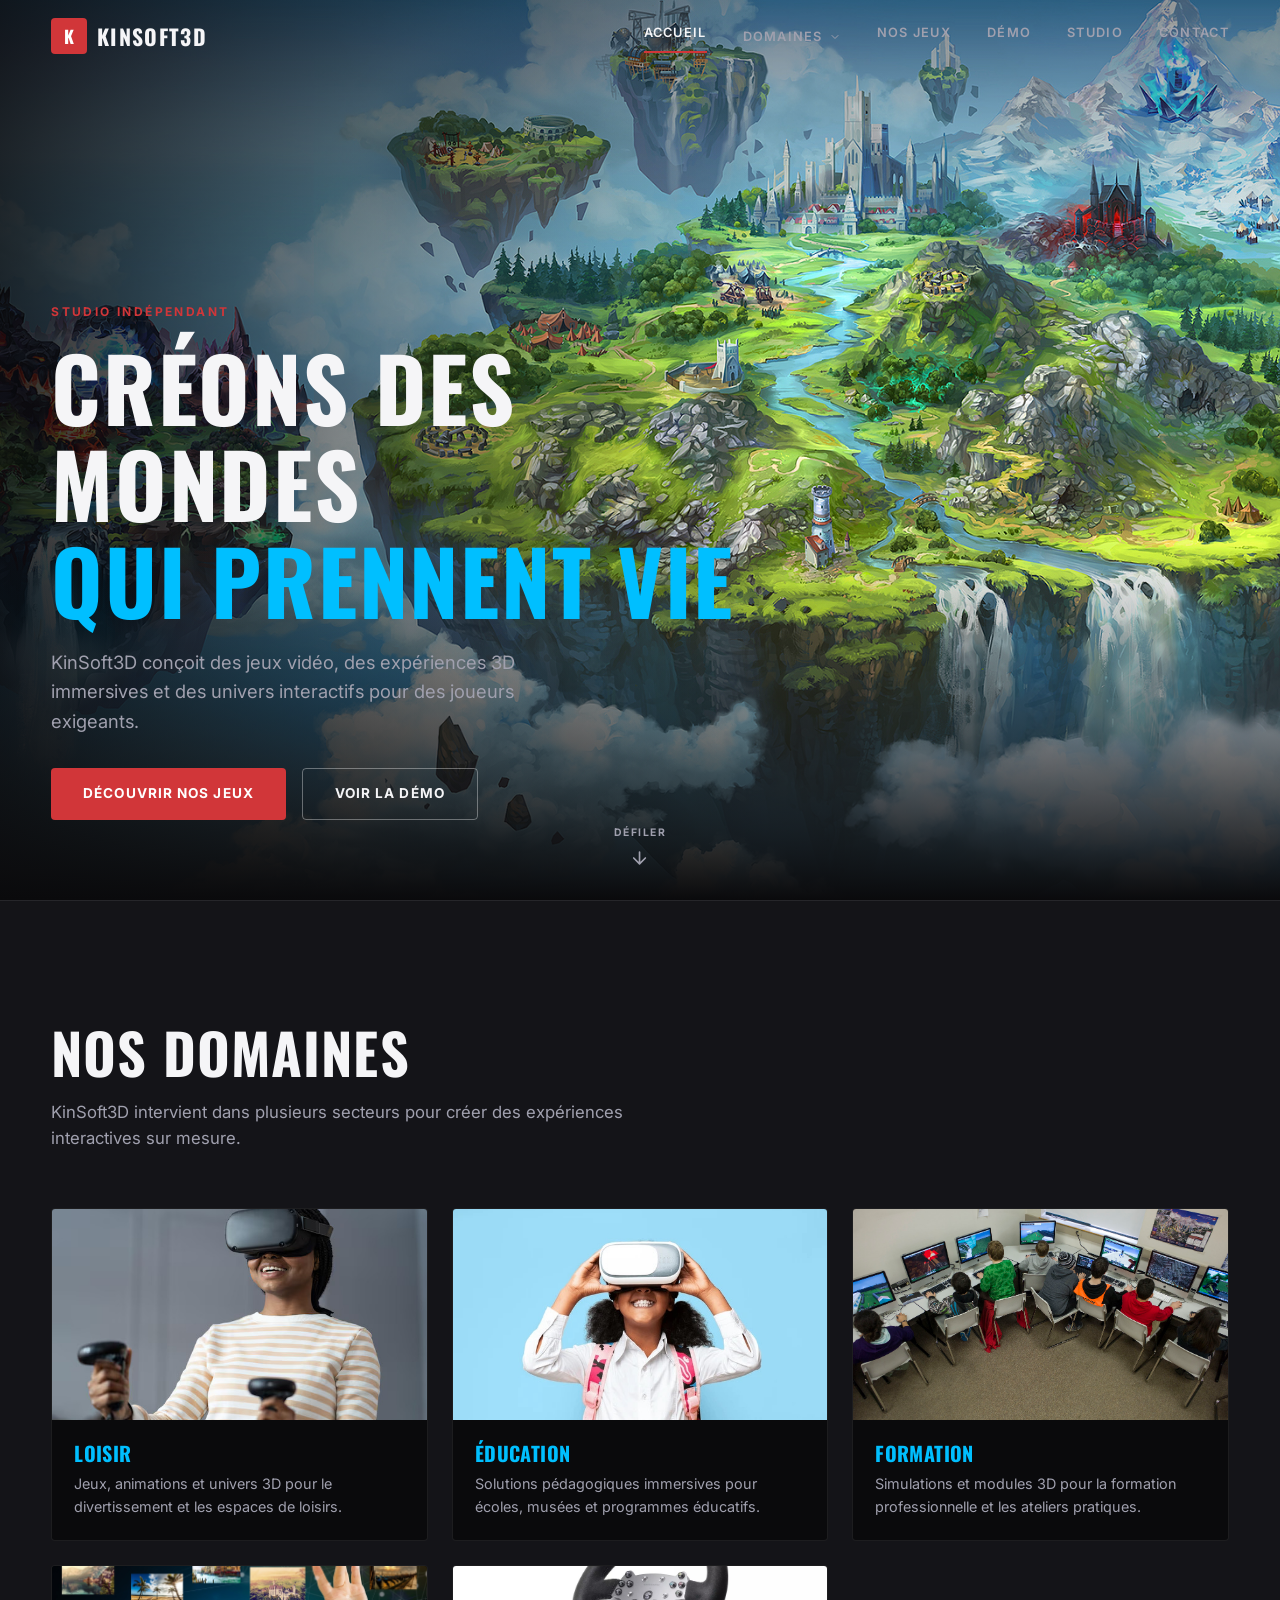
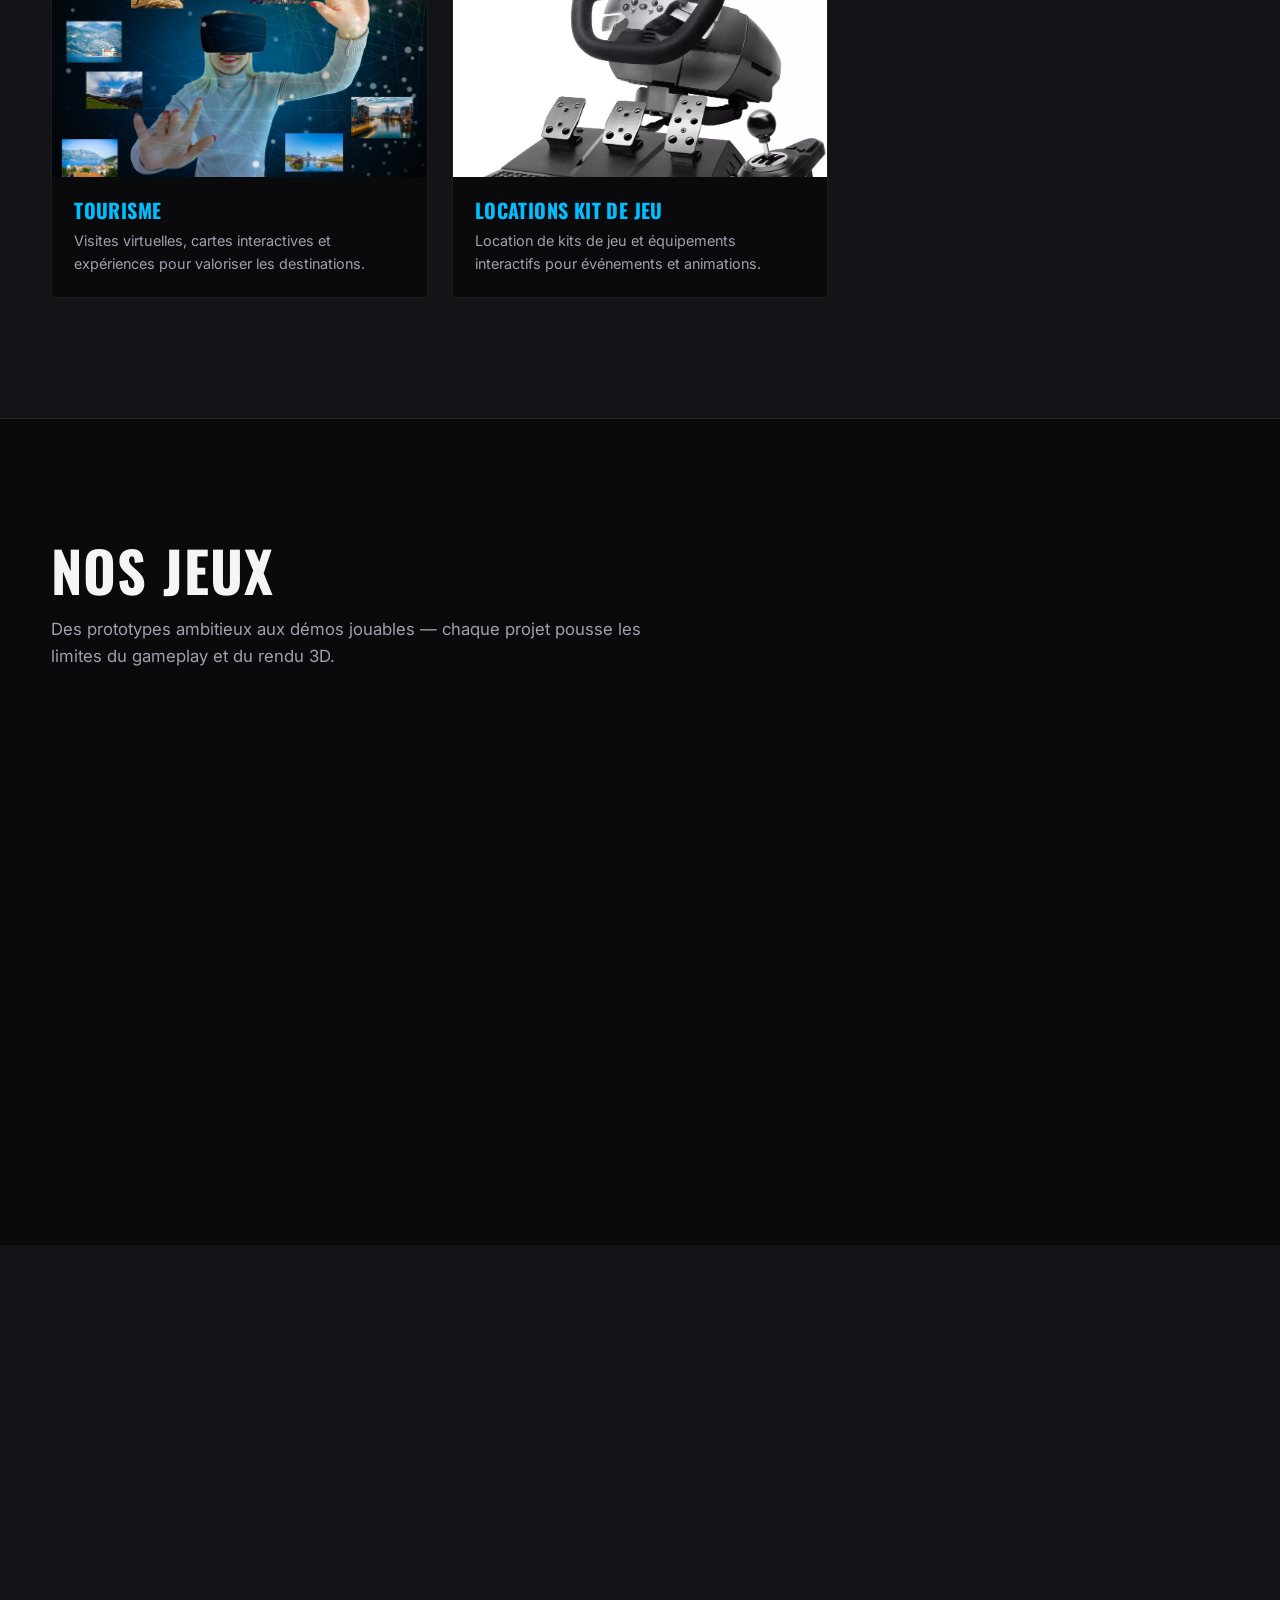
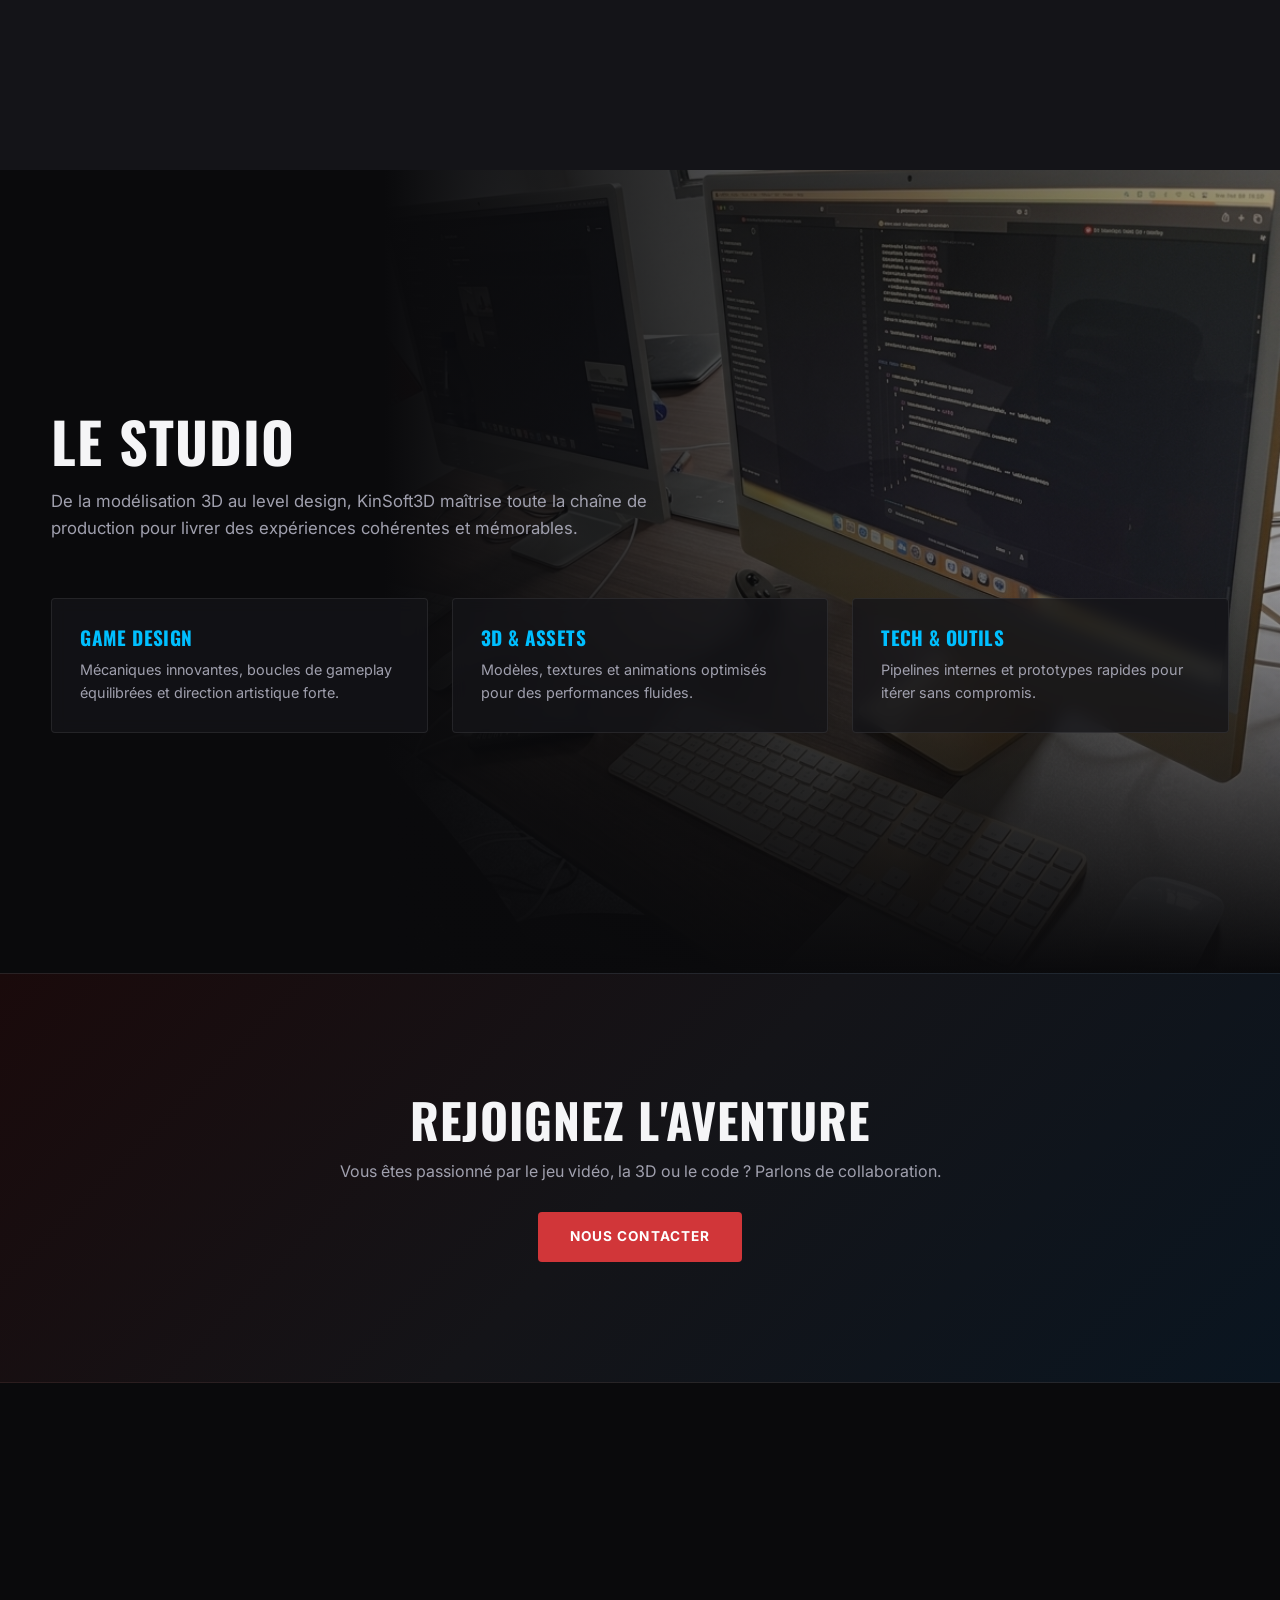
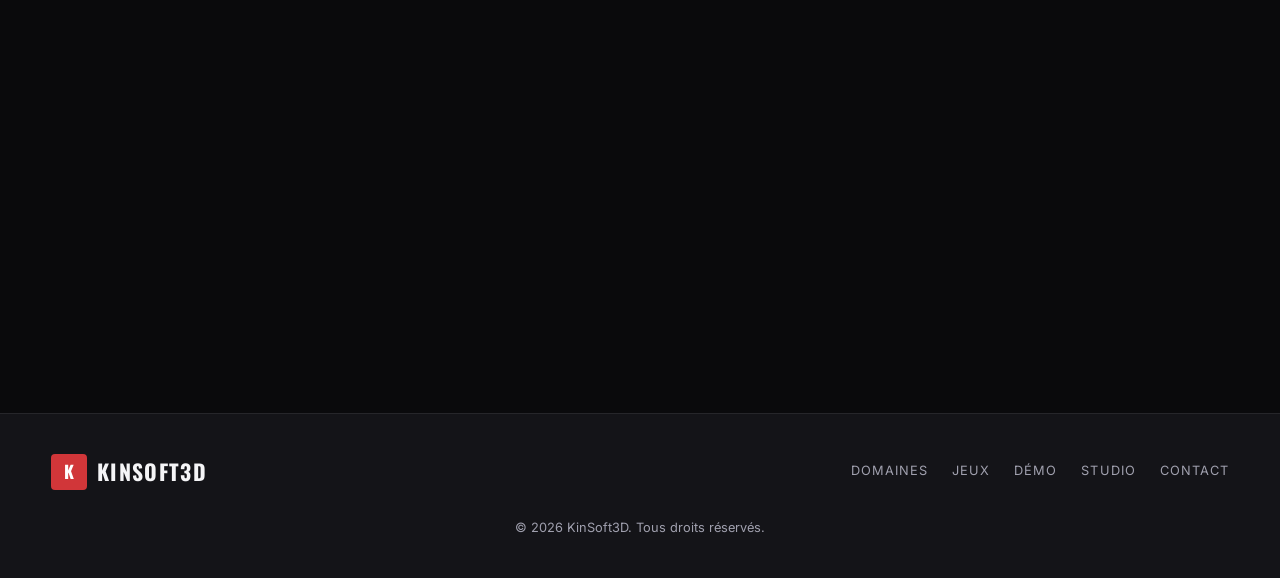
==== commit 93b5ccfe: "Add files via upload" ====
--- a/index.html
+++ b/index.html
@@ -89,7 +89,7 @@
                 <div class="domaines-grid">
                     <article class="domaine-card reveal" id="loisir">
                         <div class="domaine-card-media">
-                            <img src="images/p5.jpeg" alt="Loisir — expériences ludiques">
+                            <img src="images/domaine_loisir.jpg" alt="Loisir — expériences ludiques">
                         </div>
                         <div class="domaine-card-body">
                             <h3>Loisir</h3>
@@ -99,7 +99,7 @@
 
                     <article class="domaine-card reveal" id="education">
                         <div class="domaine-card-media">
-                            <img src="images/p7.jpeg" alt="Éducation — apprentissage interactif">
+                            <img src="images/domaine_education.jpg" alt="Éducation — apprentissage interactif">
                         </div>
                         <div class="domaine-card-body">
                             <h3>Éducation</h3>
@@ -109,7 +109,7 @@
 
                     <article class="domaine-card reveal" id="formation">
                         <div class="domaine-card-media">
-                            <img src="images/p8.jpeg" alt="Formation — modules interactifs">
+                            <img src="images/domaine_formation.jpg" alt="Formation — modules interactifs">
                         </div>
                         <div class="domaine-card-body">
                             <h3>Formation</h3>
@@ -119,7 +119,7 @@
 
                     <article class="domaine-card reveal" id="tourisme">
                         <div class="domaine-card-media">
-                            <img src="images/p9.jpeg" alt="Tourisme — visites virtuelles">
+                            <img src="images/domaine_tourisme.jpg" alt="Tourisme — visites virtuelles">
                         </div>
                         <div class="domaine-card-body">
                             <h3>Tourisme</h3>
@@ -129,7 +129,7 @@
 
                     <article class="domaine-card reveal" id="locations">
                         <div class="domaine-card-media">
-                            <img src="images/p10.jpeg" alt="Locations kit de jeu">
+                            <img src="images/domaine_location.jpg" alt="Locations kit de jeu">
                         </div>
                         <div class="domaine-card-body">
                             <h3>Locations kit de jeu</h3>
@@ -204,7 +204,7 @@
         <section class="section showcase" id="showcase">
             <div class="showcase-inner">
                 <div class="showcase-media reveal">
-                    <img src="images/jeux_demo.jpeg" alt="Démo de gameplay KinSoft3D">
+                    <img src="images/jeu loisir 2.jpeg" alt="Démo de gameplay KinSoft3D">
                 </div>
                 <div class="showcase-content reveal">
                     <h2>Gameplay &amp; immersion</h2>
@@ -339,7 +339,7 @@
         <div class="video-modal-content">
             <button class="video-modal-close" id="closeVideoBtn" aria-label="Fermer la vidéo">&times;</button>
             <video controls id="trailerVideo">
-                <source src="videos/test.mp4" type="video/mp4">
+                <source src="videos/video loisir.mp4" type="video/mp4">
                 Votre navigateur ne supporte pas la lecture vidéo.
             </video>
         </div>
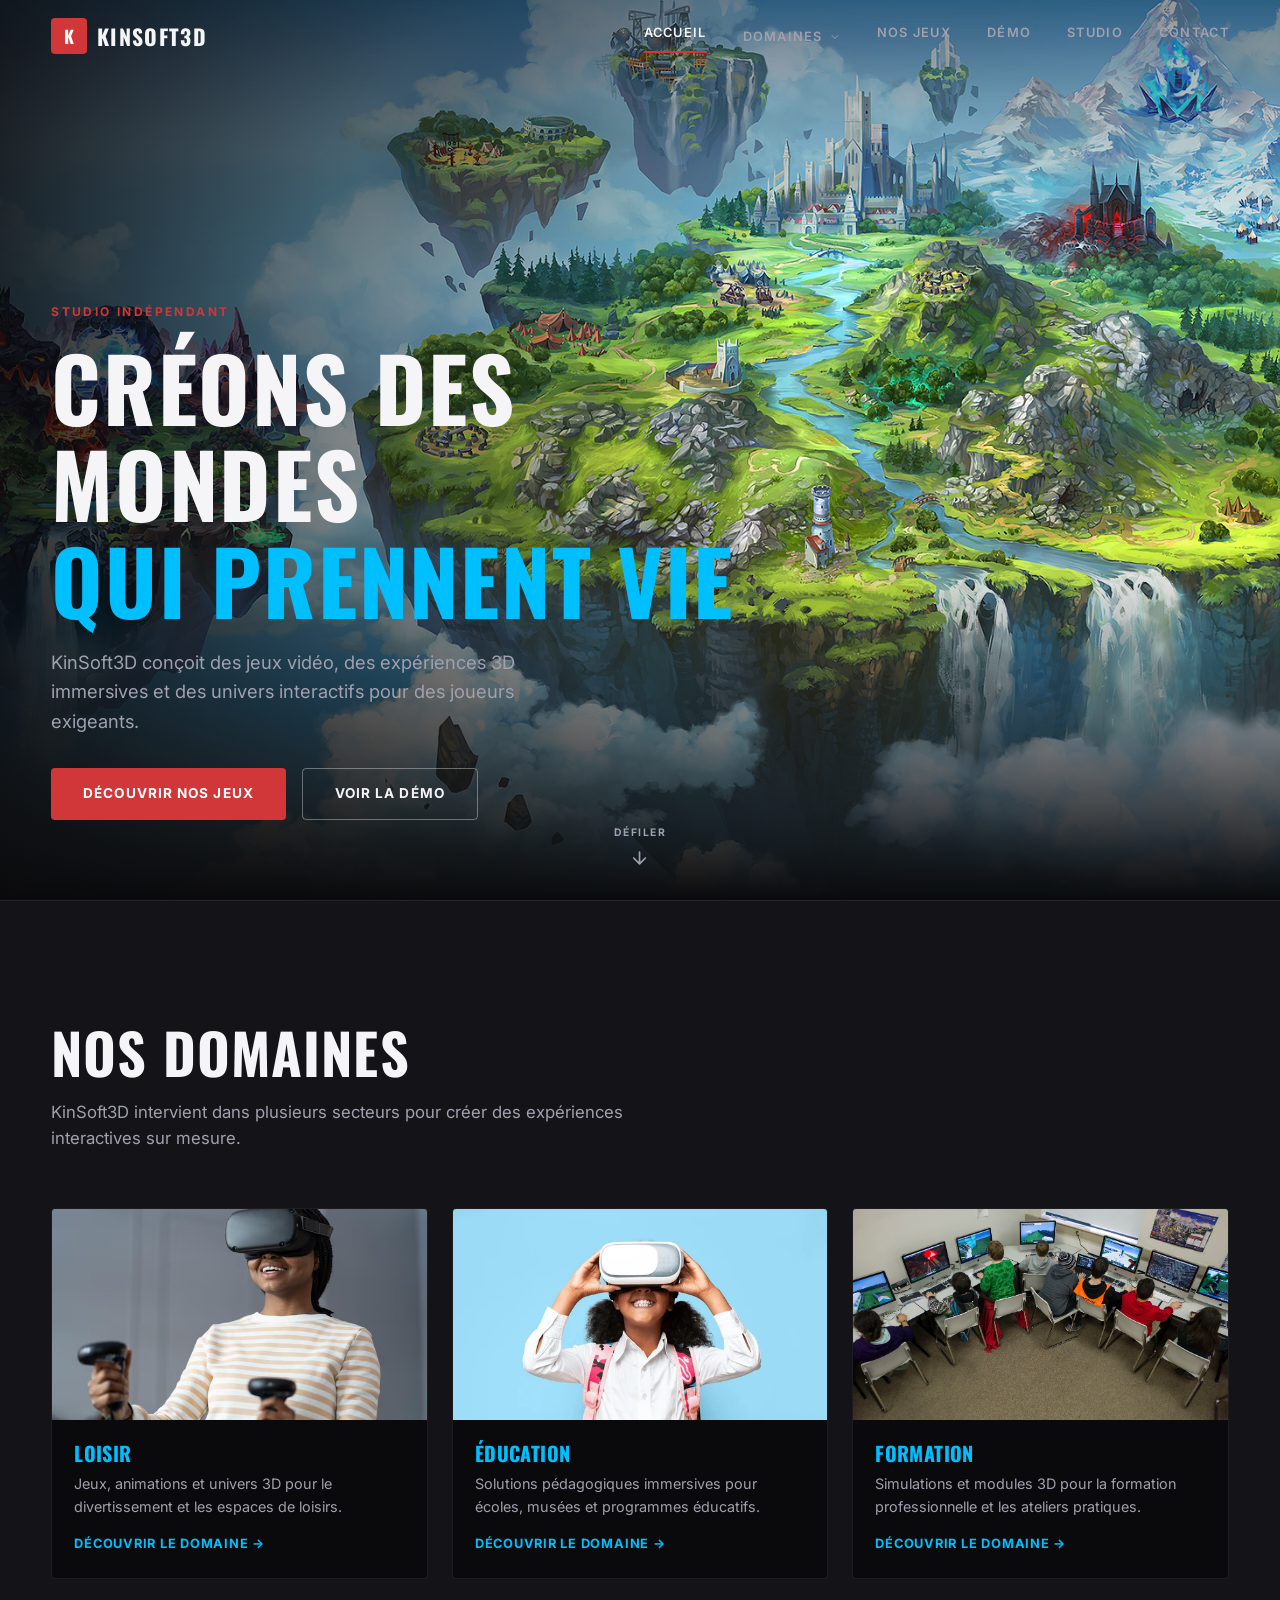
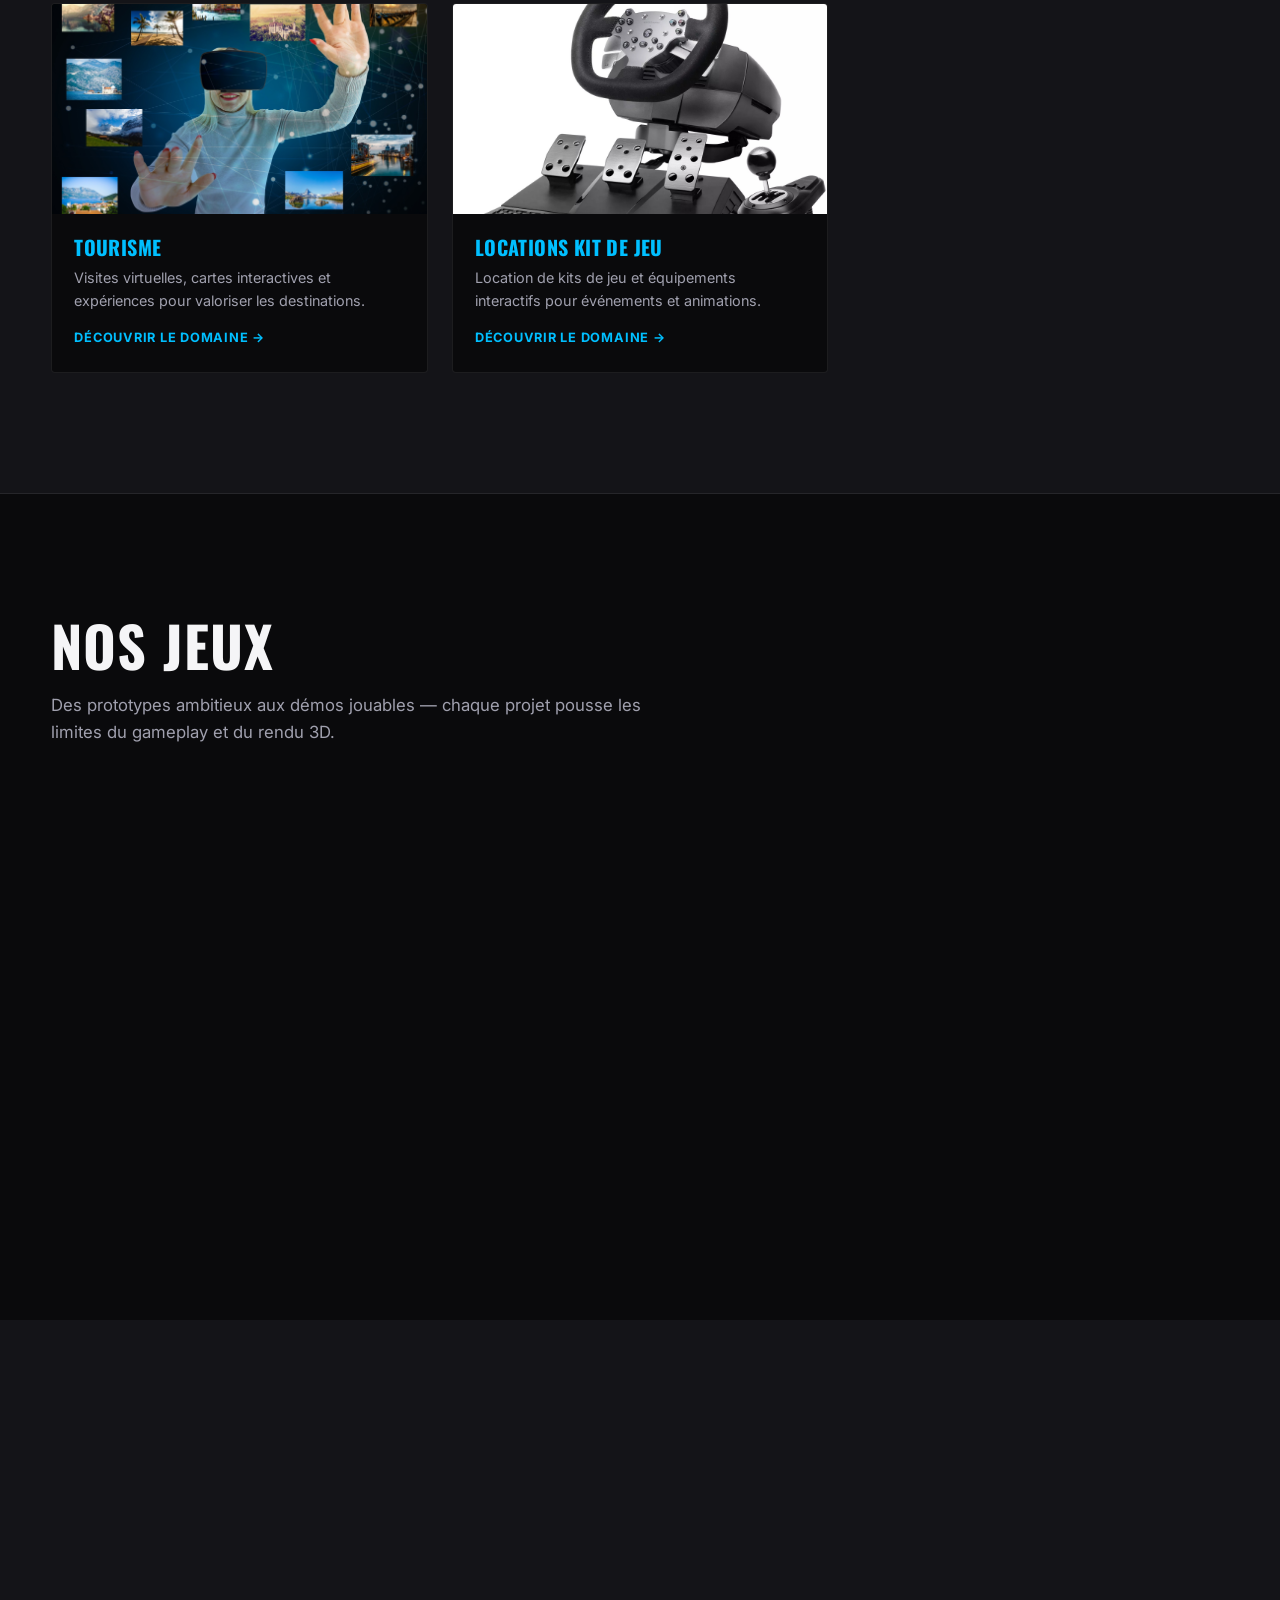
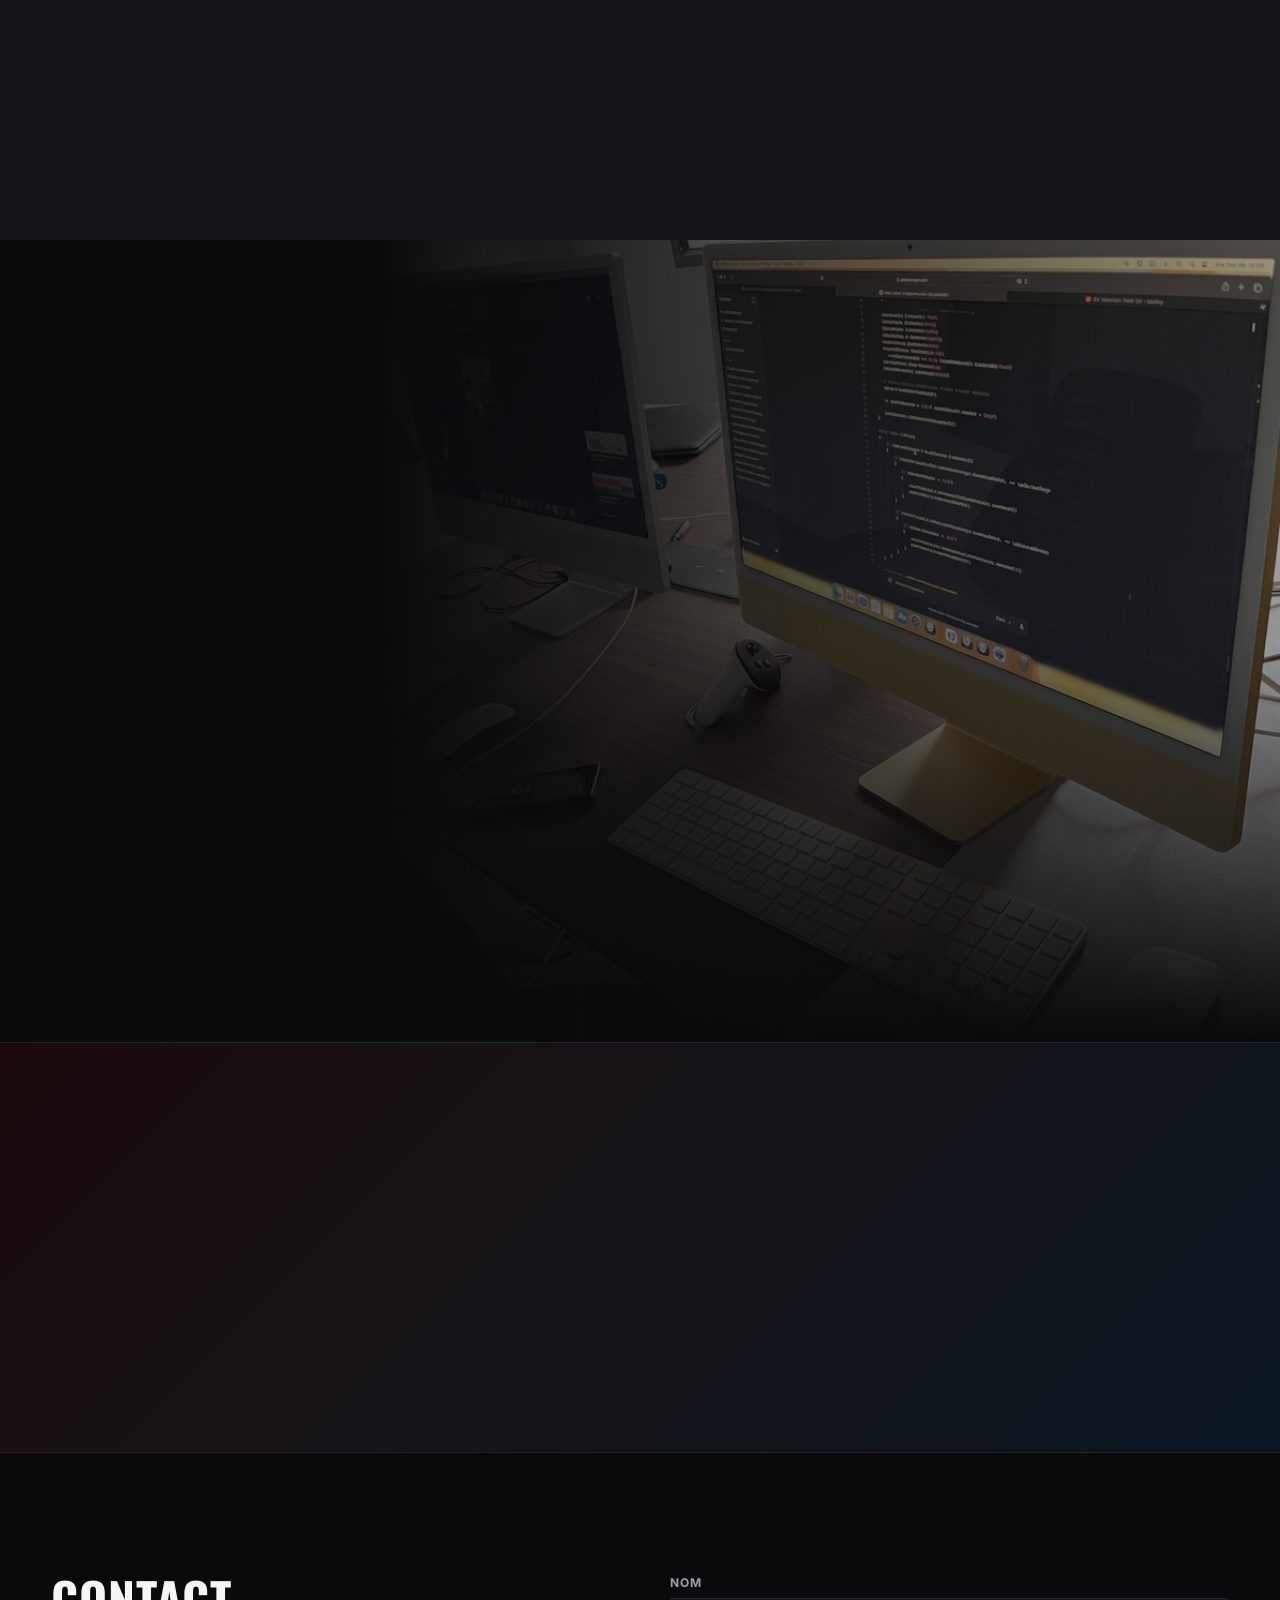
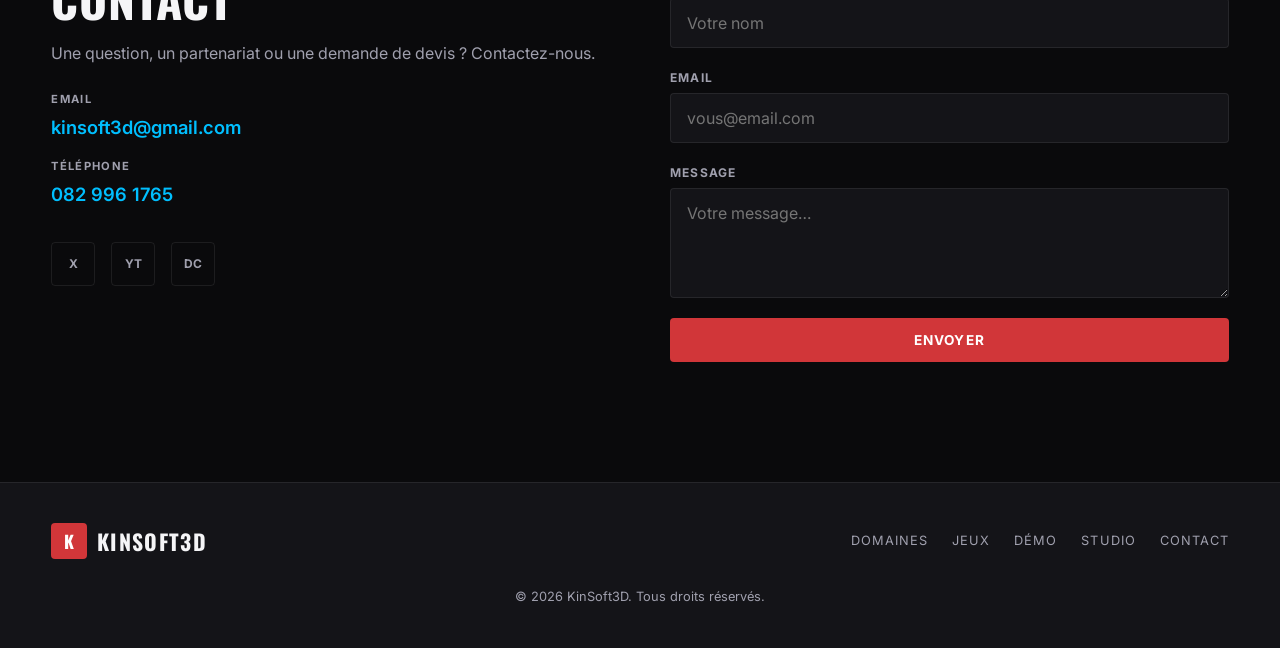
==== commit 352618be: "Add per-domain pages and link menu and cards to pages/. Co-authored-by: Cursor <cursoragent@cursor.c" ====
--- a/index.html
+++ b/index.html
@@ -36,11 +36,11 @@
                     </svg>
                 </button>
                 <ul class="nav-dropdown-menu" id="domainesMenu">
-                    <li><a href="#loisir">Loisir</a></li>
-                    <li><a href="#education">Éducation</a></li>
-                    <li><a href="#formation">Formation</a></li>
-                    <li><a href="#tourisme">Tourisme</a></li>
-                    <li><a href="#locations">Locations kit de jeu</a></li>
+                    <li><a href="pages/loisir.html">Loisir</a></li>
+                    <li><a href="pages/education.html">Éducation</a></li>
+                    <li><a href="pages/formation.html">Formation</a></li>
+                    <li><a href="pages/tourisme.html">Tourisme</a></li>
+                    <li><a href="pages/locations.html">Locations kit de jeu</a></li>
                 </ul>
             </div>
             <a href="#games">Nos jeux</a>
@@ -88,53 +88,68 @@
 
                 <div class="domaines-grid">
                     <article class="domaine-card reveal" id="loisir">
-                        <div class="domaine-card-media">
-                            <img src="images/domaine_loisir.jpg" alt="Loisir — expériences ludiques">
-                        </div>
-                        <div class="domaine-card-body">
-                            <h3>Loisir</h3>
-                            <p>Jeux, animations et univers 3D pour le divertissement et les espaces de loisirs.</p>
-                        </div>
+                        <a href="pages/loisir.html" class="domaine-card-link">
+                            <div class="domaine-card-media">
+                                <img src="images/domaine_loisir.jpg" alt="Loisir — expériences ludiques">
+                            </div>
+                            <div class="domaine-card-body">
+                                <h3>Loisir</h3>
+                                <p>Jeux, animations et univers 3D pour le divertissement et les espaces de loisirs.</p>
+                                <span class="card-link">Découvrir le domaine →</span>
+                            </div>
+                        </a>
                     </article>
 
                     <article class="domaine-card reveal" id="education">
-                        <div class="domaine-card-media">
-                            <img src="images/domaine_education.jpg" alt="Éducation — apprentissage interactif">
-                        </div>
-                        <div class="domaine-card-body">
-                            <h3>Éducation</h3>
-                            <p>Solutions pédagogiques immersives pour écoles, musées et programmes éducatifs.</p>
-                        </div>
+                        <a href="pages/education.html" class="domaine-card-link">
+                            <div class="domaine-card-media">
+                                <img src="images/domaine_education.jpg" alt="Éducation — apprentissage interactif">
+                            </div>
+                            <div class="domaine-card-body">
+                                <h3>Éducation</h3>
+                                <p>Solutions pédagogiques immersives pour écoles, musées et programmes éducatifs.</p>
+                                <span class="card-link">Découvrir le domaine →</span>
+                            </div>
+                        </a>
                     </article>
 
                     <article class="domaine-card reveal" id="formation">
-                        <div class="domaine-card-media">
-                            <img src="images/domaine_formation.jpg" alt="Formation — modules interactifs">
-                        </div>
-                        <div class="domaine-card-body">
-                            <h3>Formation</h3>
-                            <p>Simulations et modules 3D pour la formation professionnelle et les ateliers pratiques.</p>
-                        </div>
+                        <a href="pages/formation.html" class="domaine-card-link">
+                            <div class="domaine-card-media">
+                                <img src="images/domaine_formation.jpg" alt="Formation — modules interactifs">
+                            </div>
+                            <div class="domaine-card-body">
+                                <h3>Formation</h3>
+                                <p>Simulations et modules 3D pour la formation professionnelle et les ateliers pratiques.</p>
+                                <span class="card-link">Découvrir le domaine →</span>
+                            </div>
+                        </a>
                     </article>
 
                     <article class="domaine-card reveal" id="tourisme">
-                        <div class="domaine-card-media">
-                            <img src="images/domaine_tourisme.jpg" alt="Tourisme — visites virtuelles">
-                        </div>
-                        <div class="domaine-card-body">
-                            <h3>Tourisme</h3>
-                            <p>Visites virtuelles, cartes interactives et expériences pour valoriser les destinations.</p>
-                        </div>
+                        <a href="pages/tourisme.html" class="domaine-card-link">
+                            <div class="domaine-card-media">
+                                <img src="images/domaine_tourisme.jpg" alt="Tourisme — visites virtuelles">
+                            </div>
+                            <div class="domaine-card-body">
+                                <h3>Tourisme</h3>
+                                <p>Visites virtuelles, cartes interactives et expériences pour valoriser les destinations.</p>
+                                <span class="card-link">Découvrir le domaine →</span>
+                            </div>
+                        </a>
                     </article>
 
                     <article class="domaine-card reveal" id="locations">
-                        <div class="domaine-card-media">
-                            <img src="images/domaine_location.jpg" alt="Locations kit de jeu">
-                        </div>
-                        <div class="domaine-card-body">
-                            <h3>Locations kit de jeu</h3>
-                            <p>Location de kits de jeu et équipements interactifs pour événements et animations.</p>
-                        </div>
+                        <a href="pages/locations.html" class="domaine-card-link">
+                            <div class="domaine-card-media">
+                                <img src="images/domaine_location.jpg" alt="Locations kit de jeu">
+                            </div>
+                            <div class="domaine-card-body">
+                                <h3>Locations kit de jeu</h3>
+                                <p>Location de kits de jeu et équipements interactifs pour événements et animations.</p>
+                                <span class="card-link">Découvrir le domaine →</span>
+                            </div>
+                        </a>
                     </article>
                 </div>
             </div>
@@ -204,14 +219,16 @@
         <section class="section showcase" id="showcase">
             <div class="showcase-inner">
                 <div class="showcase-media reveal">
-                    <img src="images/jeu loisir 2.jpeg" alt="Démo de gameplay KinSoft3D">
+                    <video class="showcase-video" autoplay muted loop playsinline
+                        aria-label="Gameplay Terre des Zombies">
+                        <source src="videos/jeu terre zombie.mp4" type="video/mp4">
+                    </video>
                 </div>
                 <div class="showcase-content reveal">
-                    <h2>Gameplay &amp; immersion</h2>
+                    <h2>Terre des Zombies</h2>
                     <p>
-                        Notre démo met en avant le rendu visuel, les animations et les interactions
-                        que nous intégrons dans chaque titre. Chaque frame est pensée pour
-                        captiver et surprendre.
+                        Découvrez le gameplay de notre jeu d'action survie : combats intenses,
+                        environnements post-apocalyptiques et mécaniques de tir en 3D.
                     </p>
                     <ul class="showcase-stats">
                         <li>
@@ -227,7 +244,7 @@
                             <span>Indépendant</span>
                         </li>
                     </ul>
-                    <button class="btn btn-primary" id="openVideo">Regarder la bande-annonce</button>
+                    <button class="btn btn-primary" id="openVideo">Voir le gameplay en plein écran</button>
                 </div>
             </div>
         </section>
@@ -339,7 +356,7 @@
         <div class="video-modal-content">
             <button class="video-modal-close" id="closeVideoBtn" aria-label="Fermer la vidéo">&times;</button>
             <video controls id="trailerVideo">
-                <source src="videos/video loisir.mp4" type="video/mp4">
+                <source src="videos/jeu terre zombie.mp4" type="video/mp4">
                 Votre navigateur ne supporte pas la lecture vidéo.
             </video>
         </div>
--- a/style.css
+++ b/style.css
@@ -462,6 +462,123 @@
 .domaine-card-body p {
     font-size: 0.9rem;
     color: var(--text-muted);
+    margin-bottom: 12px;
+}
+
+.domaine-card-link {
+    display: block;
+    color: inherit;
+}
+
+.domaine-card-link:hover .card-link {
+    color: var(--text);
+}
+
+/* ── Domain pages ── */
+.domain-page {
+    padding-top: var(--header-h);
+}
+
+.domain-page-hero {
+    position: relative;
+    min-height: 50vh;
+    display: flex;
+    align-items: flex-end;
+    overflow: hidden;
+}
+
+.domain-page-hero > img {
+    position: absolute;
+    inset: 0;
+    width: 100%;
+    height: 100%;
+    object-fit: cover;
+}
+
+.domain-page-hero-overlay {
+    position: absolute;
+    inset: 0;
+    background: linear-gradient(to top, var(--bg) 0%, rgba(10, 10, 12, 0.5) 50%, rgba(10, 10, 12, 0.3) 100%);
+}
+
+.domain-page-hero-content {
+    position: relative;
+    z-index: 2;
+    padding: 60px 0 48px;
+}
+
+.domain-page-hero-content h1 {
+    font-size: clamp(2.5rem, 6vw, 4rem);
+    margin-bottom: 12px;
+}
+
+.domain-page-hero-content > p {
+    max-width: 560px;
+    color: var(--text-muted);
+    font-size: 1.1rem;
+}
+
+.domain-page-body {
+    background: var(--bg);
+}
+
+.domain-page-grid {
+    display: grid;
+    grid-template-columns: 1fr 1fr;
+    gap: 48px;
+    align-items: start;
+}
+
+.domain-page-text h2 {
+    font-size: clamp(1.8rem, 4vw, 2.5rem);
+    margin-bottom: 20px;
+}
+
+.domain-page-text p {
+    color: var(--text-muted);
+    margin-bottom: 16px;
+}
+
+.domain-features {
+    list-style: none;
+    margin: 24px 0 32px;
+}
+
+.domain-features li {
+    padding: 10px 0 10px 20px;
+    border-left: 2px solid var(--accent);
+    margin-bottom: 8px;
+    color: var(--text);
+    font-weight: 500;
+}
+
+.domain-page-gallery {
+    display: flex;
+    flex-direction: column;
+    gap: 16px;
+}
+
+.domain-page-gallery img,
+.domain-page-gallery video {
+    width: 100%;
+    border-radius: var(--radius);
+    border: 1px solid var(--border);
+    object-fit: cover;
+}
+
+.domain-page-gallery video {
+    background: #000;
+}
+
+.nav-dropdown-menu a.active {
+    color: var(--text);
+    background: rgba(209, 54, 57, 0.12);
+}
+
+@media (max-width: 900px) {
+    .domain-page-grid {
+        grid-template-columns: 1fr;
+    }
 }
 
 /* ── Games grid ── */
@@ -559,10 +676,13 @@
     overflow: hidden;
 }
 
-.showcase-media img {
+.showcase-media img,
+.showcase-media video {
     width: 100%;
     height: 100%;
     object-fit: cover;
+    display: block;
+    background: #000;
 }
 
 .showcase-content {
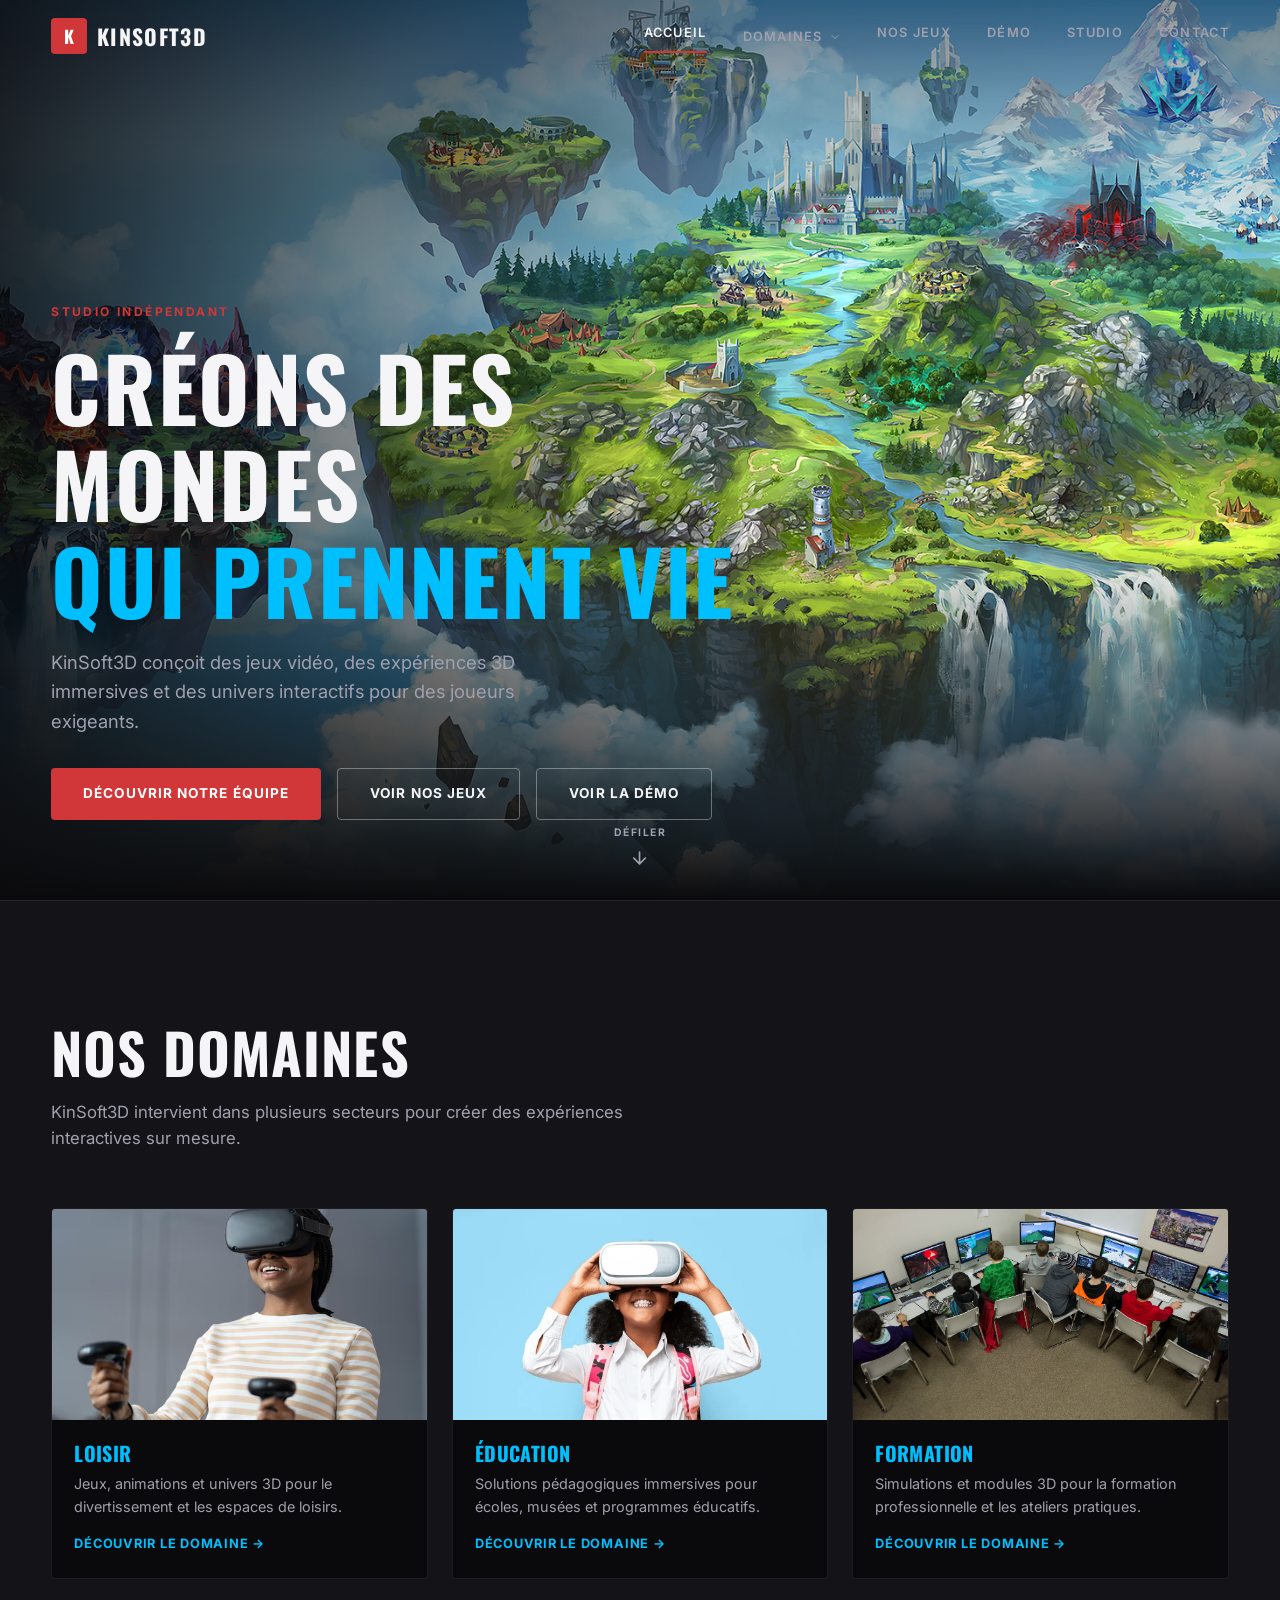
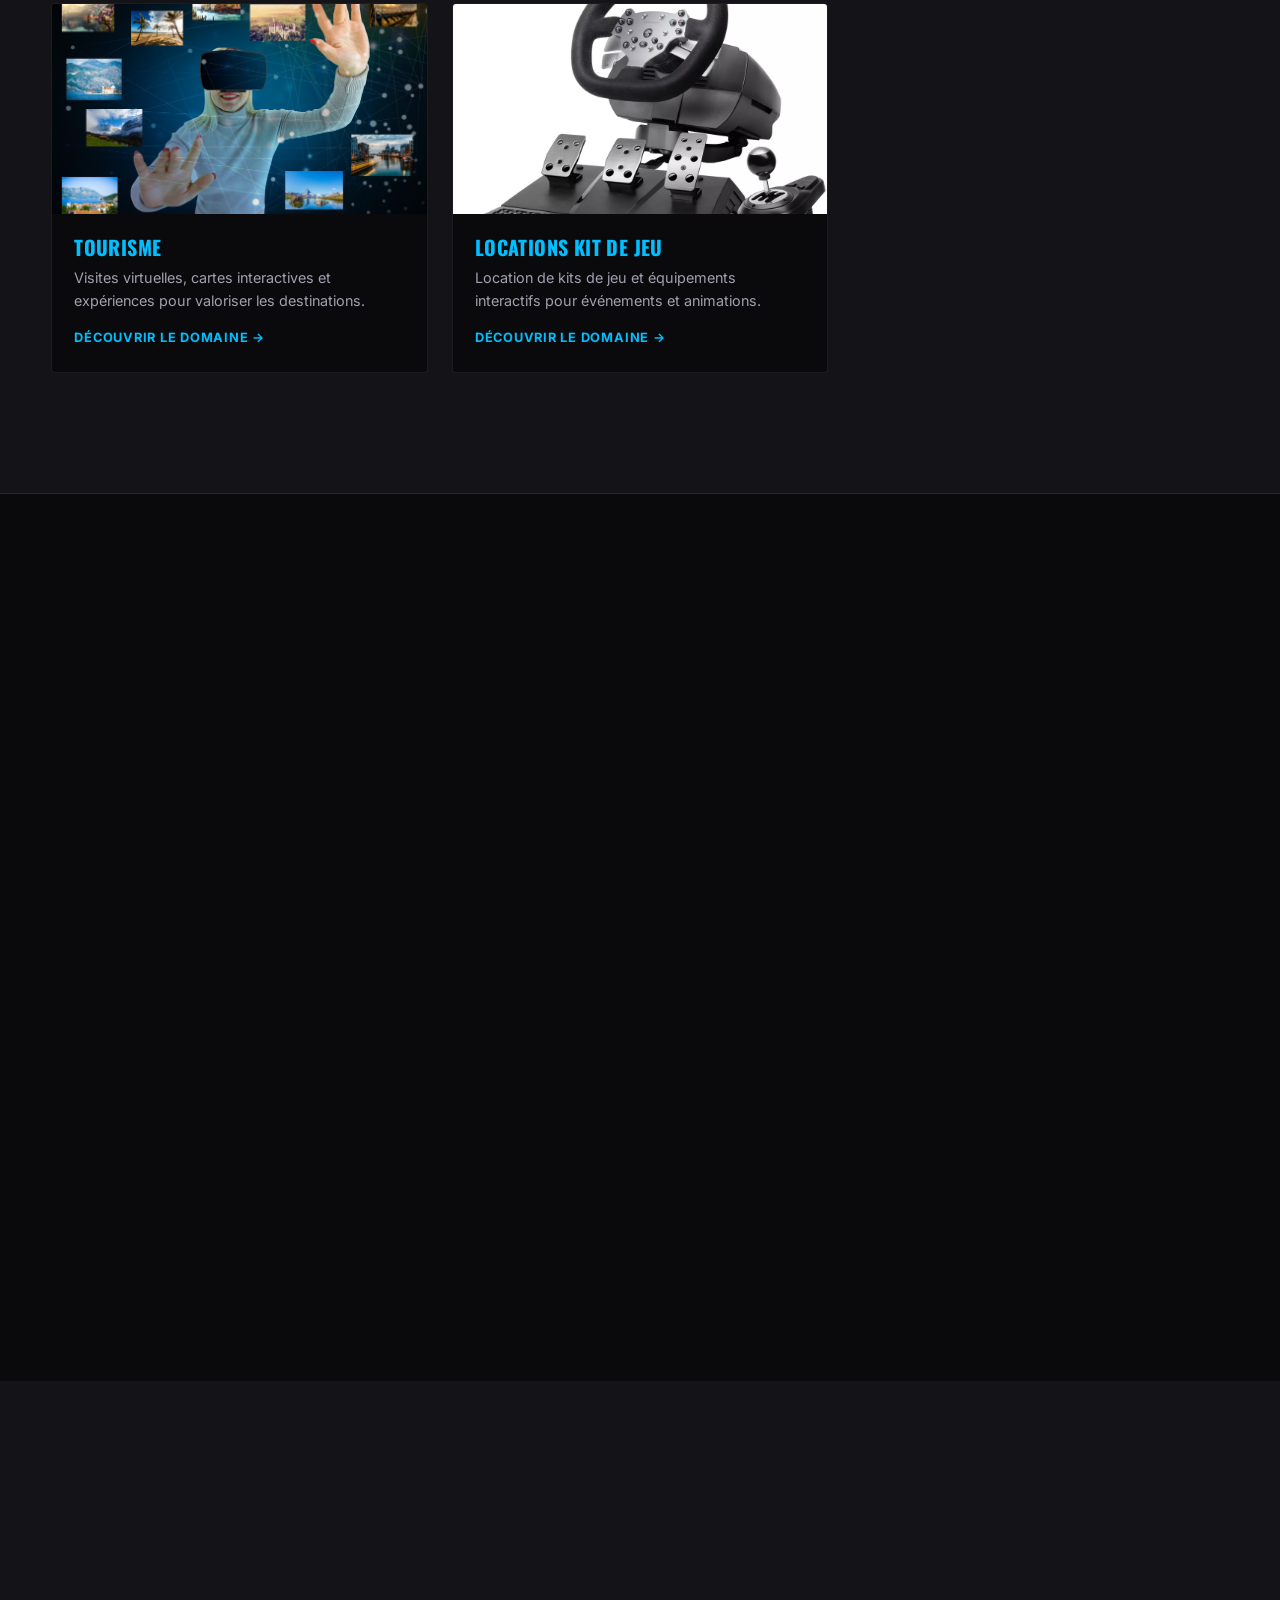
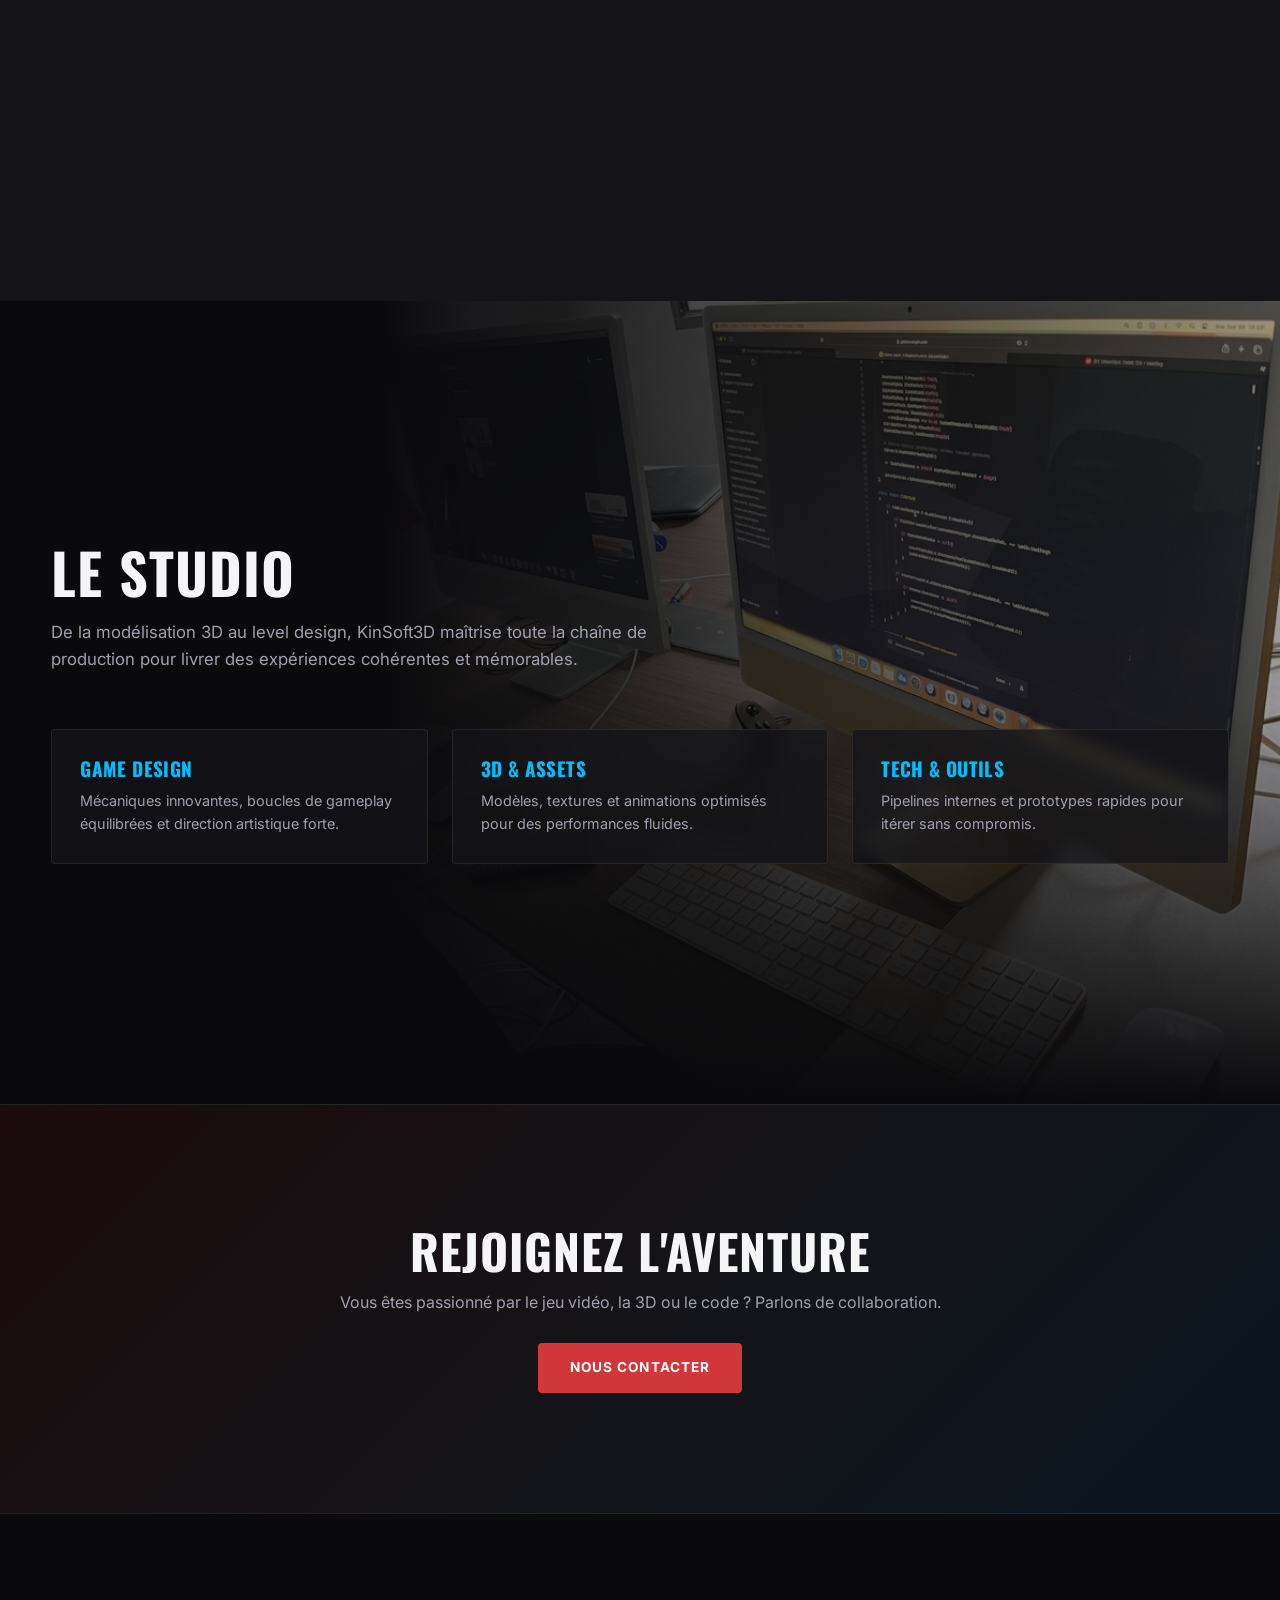
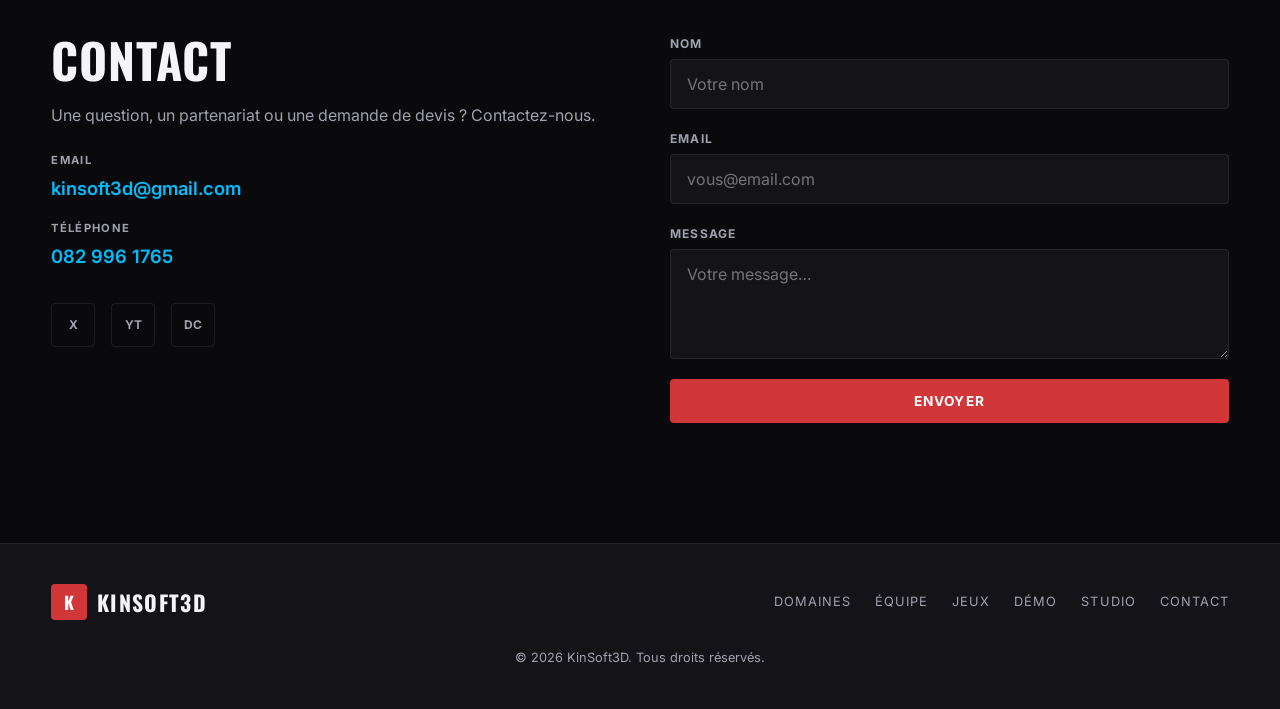
==== commit 493f3276: "Replace home games section with team and add games catalog page. Co-authored-by: Cursor <cursoragent" ====
--- a/index.html
+++ b/index.html
@@ -43,7 +43,7 @@
                     <li><a href="pages/locations.html">Locations kit de jeu</a></li>
                 </ul>
             </div>
-            <a href="#games">Nos jeux</a>
+            <a href="pages/jeux.html">Nos jeux</a>
             <a href="#showcase">Démo</a>
             <a href="#studio">Studio</a>
             <a href="#contact">Contact</a>
@@ -66,11 +66,12 @@
                     et des univers interactifs pour des joueurs exigeants.
                 </p>
                 <div class="hero-actions">
-                    <a href="#games" class="btn btn-primary">Découvrir nos jeux</a>
+                    <a href="#equipe" class="btn btn-primary">Découvrir notre équipe</a>
+                    <a href="pages/jeux.html" class="btn btn-ghost">Voir nos jeux</a>
                     <a href="#showcase" class="btn btn-ghost">Voir la démo</a>
                 </div>
             </div>
-            <a href="#games" class="hero-scroll" aria-label="Défiler vers le contenu">
+            <a href="#equipe" class="hero-scroll" aria-label="Défiler vers le contenu">
                 <span>Défiler</span>
                 <svg width="20" height="20" viewBox="0 0 24 24" fill="none" aria-hidden="true">
                     <path d="M12 5v14M5 12l7 7 7-7" stroke="currentColor" stroke-width="2" stroke-linecap="round" stroke-linejoin="round"/>
@@ -155,60 +156,56 @@
             </div>
         </section>
 
-        <!-- NOS JEUX -->
-        <section class="section games" id="games">
+        <!-- NOTRE ÉQUIPE -->
+        <section class="section team" id="equipe">
             <div class="container">
-                <div class="section-head">
-                    <h2>Nos jeux</h2>
-                    <p>Des prototypes ambitieux aux démos jouables — chaque projet pousse les limites du gameplay et du rendu 3D.</p>
-                </div>
-
-                <div class="games-grid">
-                    <article class="game-card reveal">
-                        <div class="game-card-media">
-                            <img src="images/p1.jpeg" alt="Projet Alpha — aperçu du jeu">
-                        </div>
-                        <div class="game-card-body">
-                            <span class="tag">En développement</span>
-                            <h3>Projet Alpha</h3>
-                            <p>Aventure action en monde ouvert avec mécaniques de combat dynamiques.</p>
-                            <a href="#showcase" class="card-link">En savoir plus →</a>
-                        </div>
-                    </article>
-
-                    <article class="game-card reveal">
-                        <div class="game-card-media">
-                            <img src="images/p2.jpeg" alt="Projet Nova — aperçu du jeu">
-                        </div>
-                        <div class="game-card-body">
-                            <span class="tag">Prototype</span>
-                            <h3>Projet Nova</h3>
-                            <p>Expérience sci-fi narrative avec environnements générés en temps réel.</p>
-                            <a href="#showcase" class="card-link">En savoir plus →</a>
-                        </div>
-                    </article>
-
-                    <article class="game-card reveal">
-                        <div class="game-card-media">
-                            <img src="images/p3.jpeg" alt="Projet Pulse — aperçu du jeu">
-                        </div>
-                        <div class="game-card-body">
-                            <span class="tag">Concept art</span>
-                            <h3>Projet Pulse</h3>
-                            <p>Arcade rythmique mêlant musique, lumière et niveaux tridimensionnels.</p>
-                            <a href="#showcase" class="card-link">En savoir plus →</a>
-                        </div>
-                    </article>
-
-                    <article class="game-card reveal">
-                        <div class="game-card-media">
-                            <img src="images/p4.jpeg" alt="Projet Horizon — aperçu du jeu">
-                        </div>
-                        <div class="game-card-body">
-                            <span class="tag">R&D</span>
-                            <h3>Projet Horizon</h3>
-                            <p>Exploration contemplative et puzzles physiques dans des paysages vastes.</p>
-                            <a href="#showcase" class="card-link">En savoir plus →</a>
+                <div class="section-head reveal">
+                    <h2>Notre équipe</h2>
+                    <p>Des passionnés du jeu vidéo, de la 3D et du code réunis pour donner vie à vos projets.</p>
+                </div>
+
+                <div class="team-grid">
+                    <article class="team-card reveal">
+                        <div class="team-card-media">
+                            <img src="images/p1.jpeg" alt="Gael — Direction & game design">
+                        </div>
+                        <div class="team-card-body">
+                            <span class="tag">Direction</span>
+                            <h3>Gael</h3>
+                            <p>Direction créative, game design et vision des projets KinSoft3D.</p>
+                        </div>
+                    </article>
+
+                    <article class="team-card reveal">
+                        <div class="team-card-media">
+                            <img src="images/p2.jpeg" alt="Artiste 3D">
+                        </div>
+                        <div class="team-card-body">
+                            <span class="tag">3D</span>
+                            <h3>Lead 3D</h3>
+                            <p>Modélisation, texturing et direction artistique des univers de jeu.</p>
+                        </div>
+                    </article>
+
+                    <article class="team-card reveal">
+                        <div class="team-card-media">
+                            <img src="images/p3.jpeg" alt="Développeur gameplay">
+                        </div>
+                        <div class="team-card-body">
+                            <span class="tag">Dev</span>
+                            <h3>Gameplay Dev</h3>
+                            <p>Programmation des mécaniques, IA et optimisation des performances.</p>
+                        </div>
+                    </article>
+
+                    <article class="team-card reveal">
+                        <div class="team-card-media">
+                            <img src="images/p4.jpeg" alt="Designer expérience">
+                        </div>
+                        <div class="team-card-body">
+                            <span class="tag">Design</span>
+                            <h3>UX / Level Design</h3>
+                            <p>Parcours joueur, interfaces et conception des niveaux immersifs.</p>
                         </div>
                     </article>
                 </div>
@@ -341,7 +338,8 @@
             </a>
             <nav class="footer-nav">
                 <a href="#domaines">Domaines</a>
-                <a href="#games">Jeux</a>
+                <a href="#equipe">Équipe</a>
+                <a href="pages/jeux.html">Jeux</a>
                 <a href="#showcase">Démo</a>
                 <a href="#studio">Studio</a>
                 <a href="#contact">Contact</a>
--- a/style.css
+++ b/style.css
@@ -581,6 +581,133 @@
     }
 }
 
+/* ── Team grid ── */
+.team {
+    background: var(--bg);
+}
+
+.team-grid {
+    display: grid;
+    grid-template-columns: repeat(auto-fill, minmax(260px, 1fr));
+    gap: 24px;
+}
+
+.team-card {
+    background: var(--surface);
+    border: 1px solid var(--border);
+    border-radius: var(--radius);
+    overflow: hidden;
+    transition: transform var(--transition), box-shadow var(--transition);
+}
+
+.team-card:hover {
+    transform: translateY(-6px);
+    box-shadow: 0 20px 40px rgba(0, 0, 0, 0.4);
+}
+
+.team-card-media {
+    aspect-ratio: 1;
+    overflow: hidden;
+}
+
+.team-card-media img {
+    width: 100%;
+    height: 100%;
+    object-fit: cover;
+    transition: transform 0.6s ease;
+}
+
+.team-card:hover .team-card-media img {
+    transform: scale(1.06);
+}
+
+.team-card-body {
+    padding: 24px;
+}
+
+.team-card-body h3 {
+    font-size: 1.4rem;
+    margin-bottom: 8px;
+}
+
+.team-card-body p {
+    font-size: 0.9rem;
+    color: var(--text-muted);
+}
+
+/* ── Jeux catalog page ── */
+.jeux-catalog {
+    background: var(--bg);
+    padding-top: 60px;
+}
+
+.jeux-grid {
+    display: grid;
+    grid-template-columns: repeat(auto-fill, minmax(320px, 1fr));
+    gap: 28px;
+}
+
+.jeu-card {
+    background: var(--surface);
+    border: 1px solid var(--border);
+    border-radius: var(--radius);
+    overflow: hidden;
+    transition: transform var(--transition), box-shadow var(--transition);
+}
+
+.jeu-card:hover {
+    transform: translateY(-4px);
+    box-shadow: 0 16px 32px rgba(0, 0, 0, 0.35);
+}
+
+.jeu-card--featured {
+    grid-column: 1 / -1;
+}
+
+.jeu-card--featured .jeu-card-media {
+    aspect-ratio: 21 / 9;
+}
+
+.jeu-card-media {
+    aspect-ratio: 16 / 10;
+    background: #000;
+    overflow: hidden;
+}
+
+.jeu-card-media img,
+.jeu-card-media video {
+    width: 100%;
+    height: 100%;
+    object-fit: cover;
+    display: block;
+}
+
+.jeu-card-body {
+    padding: 22px;
+}
+
+.jeu-card-body h3 {
+    font-size: 1.35rem;
+    margin-bottom: 8px;
+}
+
+.jeu-card-body p {
+    font-size: 0.9rem;
+    color: var(--text-muted);
+}
+
+.domain-page-hero--compact {
+    min-height: 40vh;
+}
+
+.site-nav a.active {
+    color: var(--text);
+}
+
+.site-nav a.active::after {
+    width: 100%;
+}
+
 /* ── Games grid ── */
 .games {
     background: var(--bg);
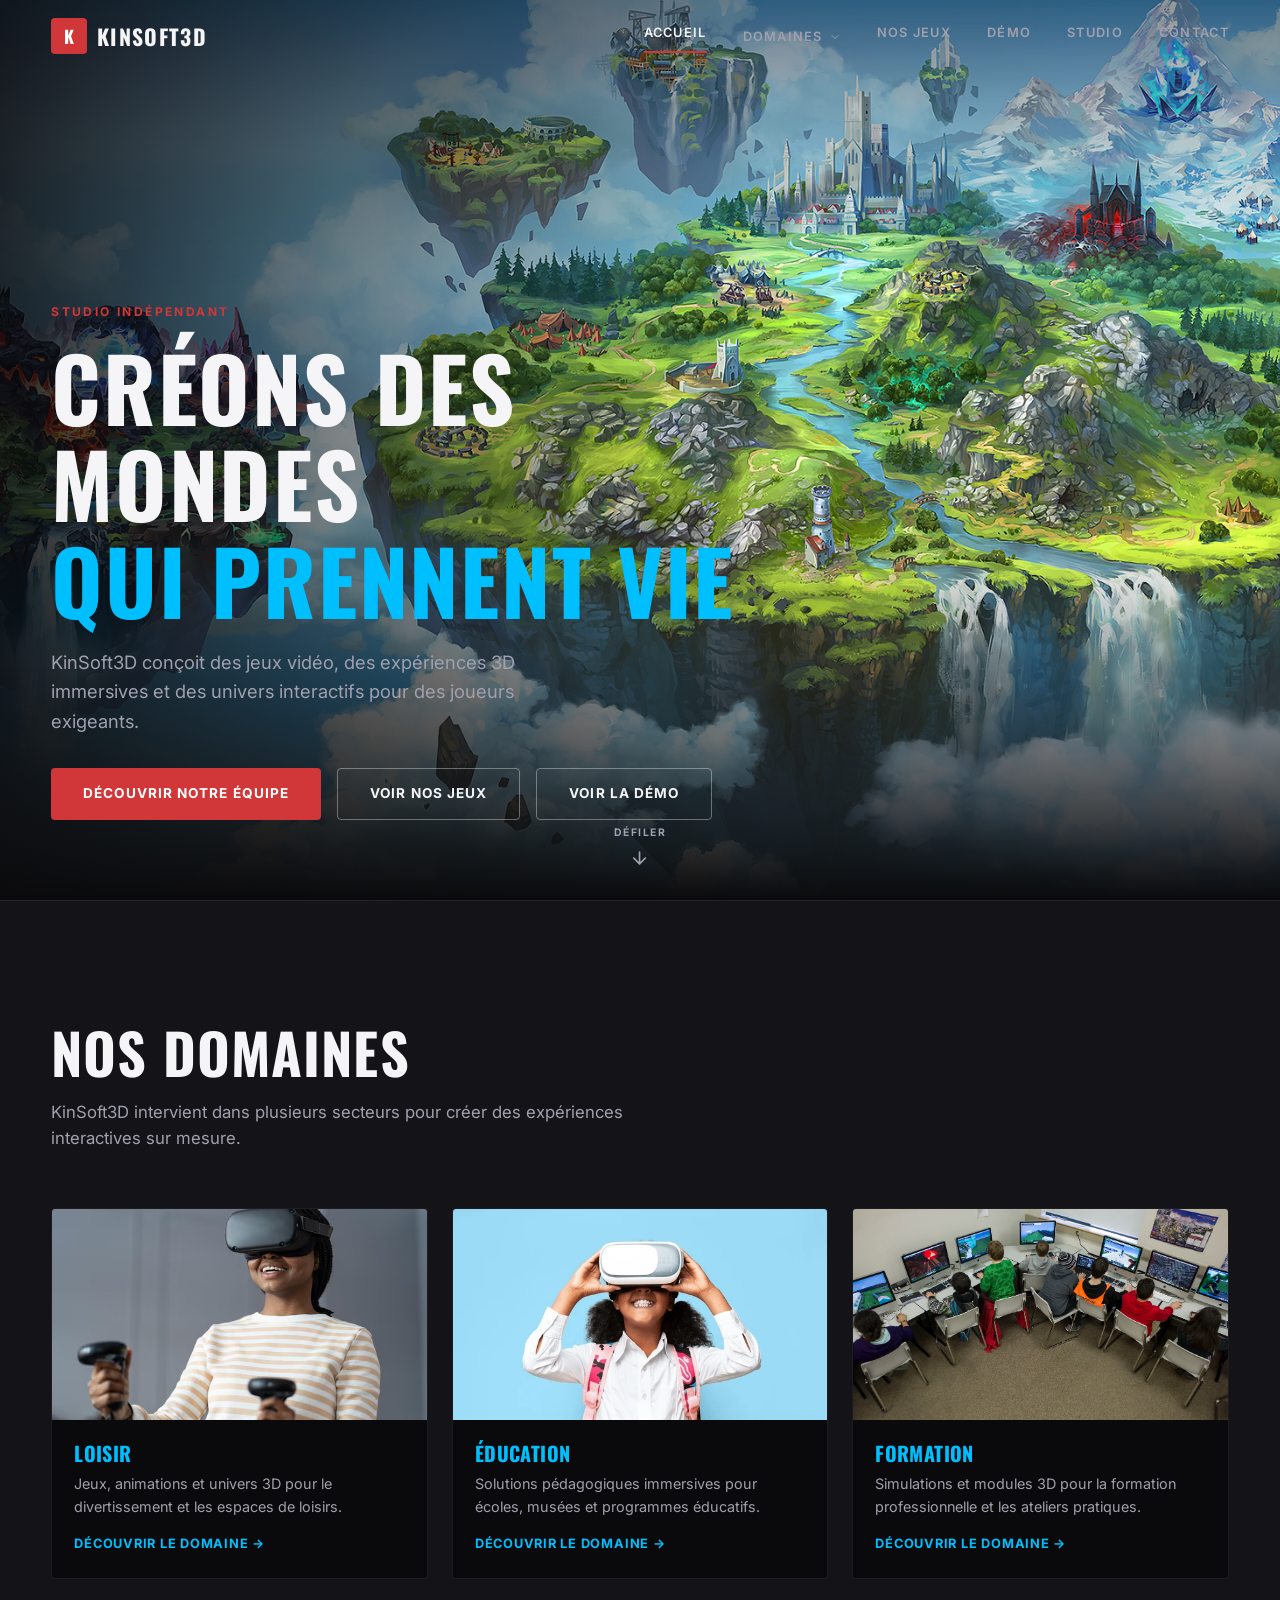
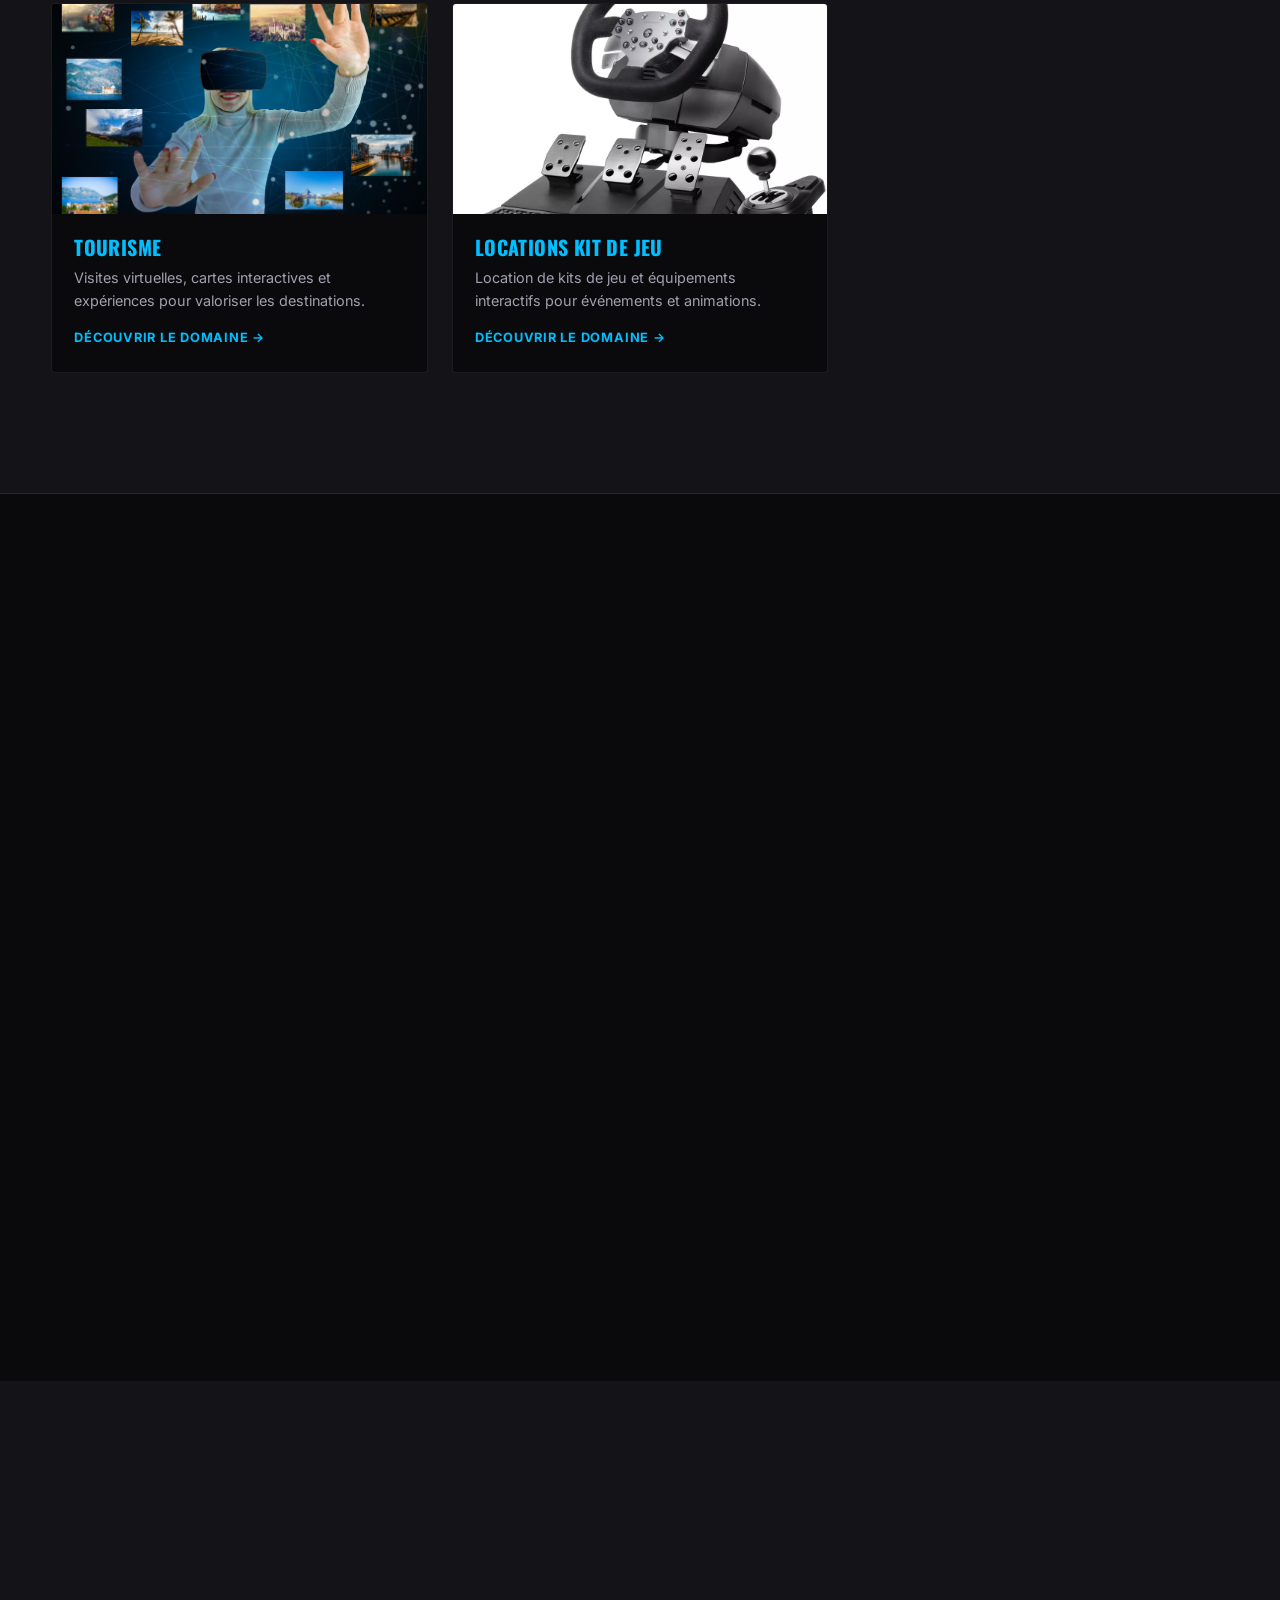
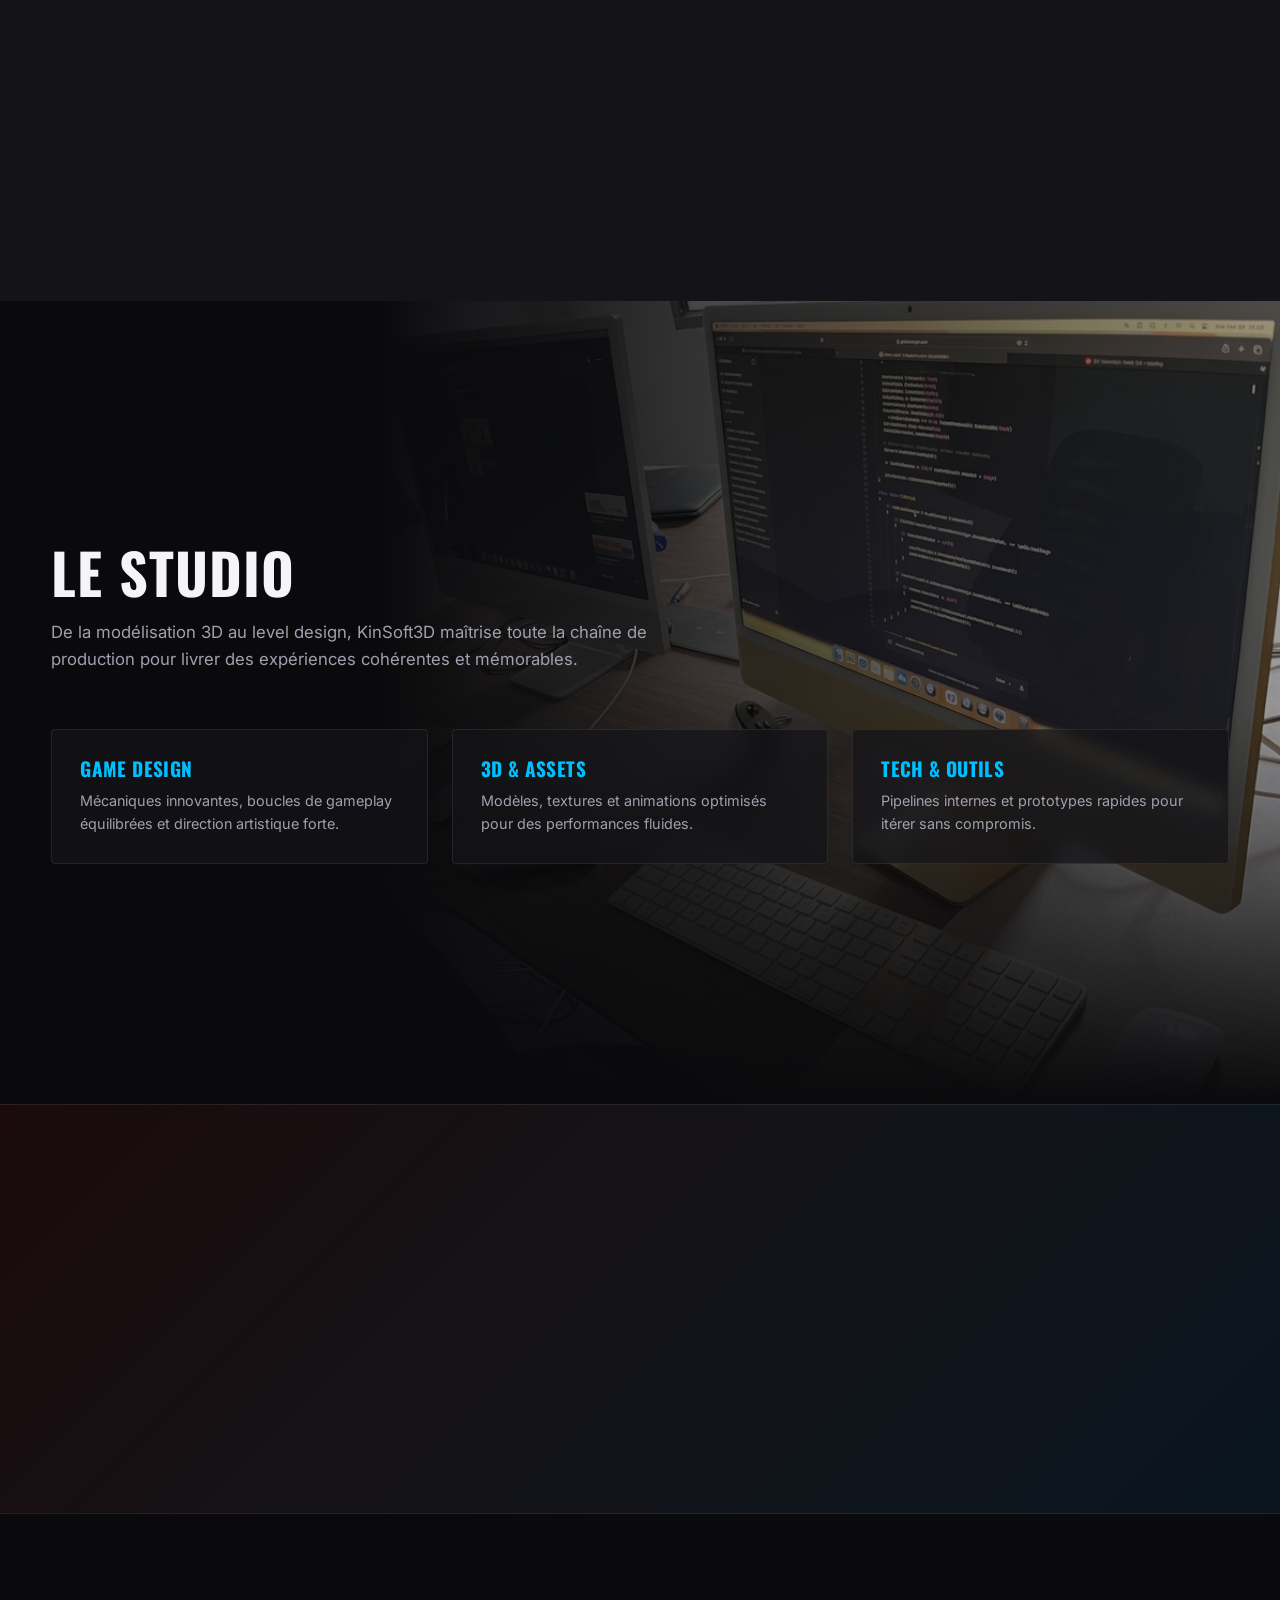
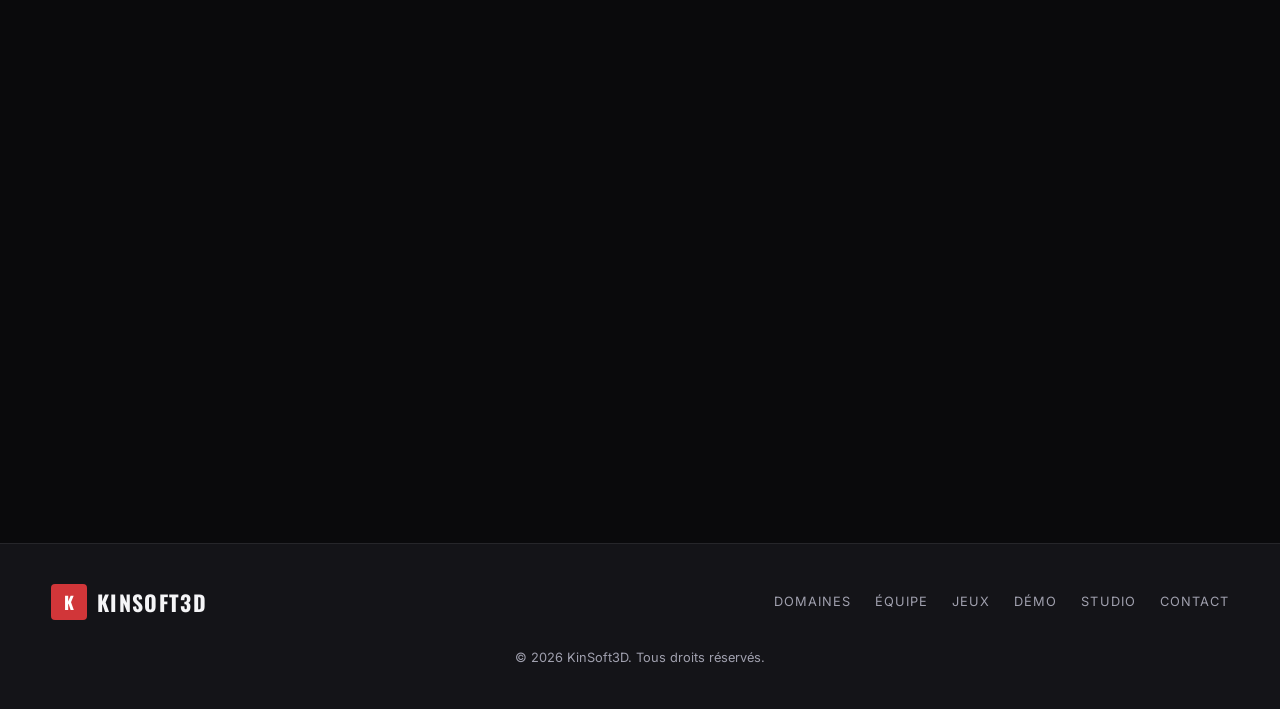
==== commit 6339d432: "Update team section with member photos and Unity3D engine label. Co-authored-by: Cursor <cursoragent" ====
--- a/index.html
+++ b/index.html
@@ -167,45 +167,45 @@
                 <div class="team-grid">
                     <article class="team-card reveal">
                         <div class="team-card-media">
-                            <img src="images/p1.jpeg" alt="Gael — Direction & game design">
+                            <img src="images/membre_1.png" alt="Gédeon Kalende — Direction">
                         </div>
                         <div class="team-card-body">
                             <span class="tag">Direction</span>
-                            <h3>Gael</h3>
-                            <p>Direction créative, game design et vision des projets KinSoft3D.</p>
+                            <h3>Gédeon Kalende</h3>
+                            <p>Direction générale, vision stratégique et pilotage des projets KinSoft3D.</p>
                         </div>
                     </article>
 
                     <article class="team-card reveal">
                         <div class="team-card-media">
-                            <img src="images/p2.jpeg" alt="Artiste 3D">
+                            <img src="images/member_2.png" alt="Eugène PTV — Design">
+                        </div>
+                        <div class="team-card-body">
+                            <span class="tag">Design</span>
+                            <h3>Eugène PTV</h3>
+                            <p>Design d'interface, level design et expérience utilisateur des jeux.</p>
+                        </div>
+                    </article>
+
+                    <article class="team-card reveal">
+                        <div class="team-card-media">
+                            <img src="images/membre_3.png" alt="Grace Paluku — Développement">
+                        </div>
+                        <div class="team-card-body">
+                            <span class="tag">Développement</span>
+                            <h3>Grace Paluku</h3>
+                            <p>Développement gameplay, programmation et intégration des systèmes de jeu.</p>
+                        </div>
+                    </article>
+
+                    <article class="team-card reveal">
+                        <div class="team-card-media">
+                            <img src="images/membre_4.png" alt="Gael Phemba — 3D">
                         </div>
                         <div class="team-card-body">
                             <span class="tag">3D</span>
-                            <h3>Lead 3D</h3>
-                            <p>Modélisation, texturing et direction artistique des univers de jeu.</p>
-                        </div>
-                    </article>
-
-                    <article class="team-card reveal">
-                        <div class="team-card-media">
-                            <img src="images/p3.jpeg" alt="Développeur gameplay">
-                        </div>
-                        <div class="team-card-body">
-                            <span class="tag">Dev</span>
-                            <h3>Gameplay Dev</h3>
-                            <p>Programmation des mécaniques, IA et optimisation des performances.</p>
-                        </div>
-                    </article>
-
-                    <article class="team-card reveal">
-                        <div class="team-card-media">
-                            <img src="images/p4.jpeg" alt="Designer expérience">
-                        </div>
-                        <div class="team-card-body">
-                            <span class="tag">Design</span>
-                            <h3>UX / Level Design</h3>
-                            <p>Parcours joueur, interfaces et conception des niveaux immersifs.</p>
+                            <h3>Gael Phemba</h3>
+                            <p>Modélisation 3D, animations et direction artistique des univers de jeu.</p>
                         </div>
                     </article>
                 </div>
@@ -234,7 +234,7 @@
                         </li>
                         <li>
                             <strong>3D</strong>
-                            <span>Moteur custom</span>
+                            <span>Moteur Unity3D</span>
                         </li>
                         <li>
                             <strong>100%</strong>
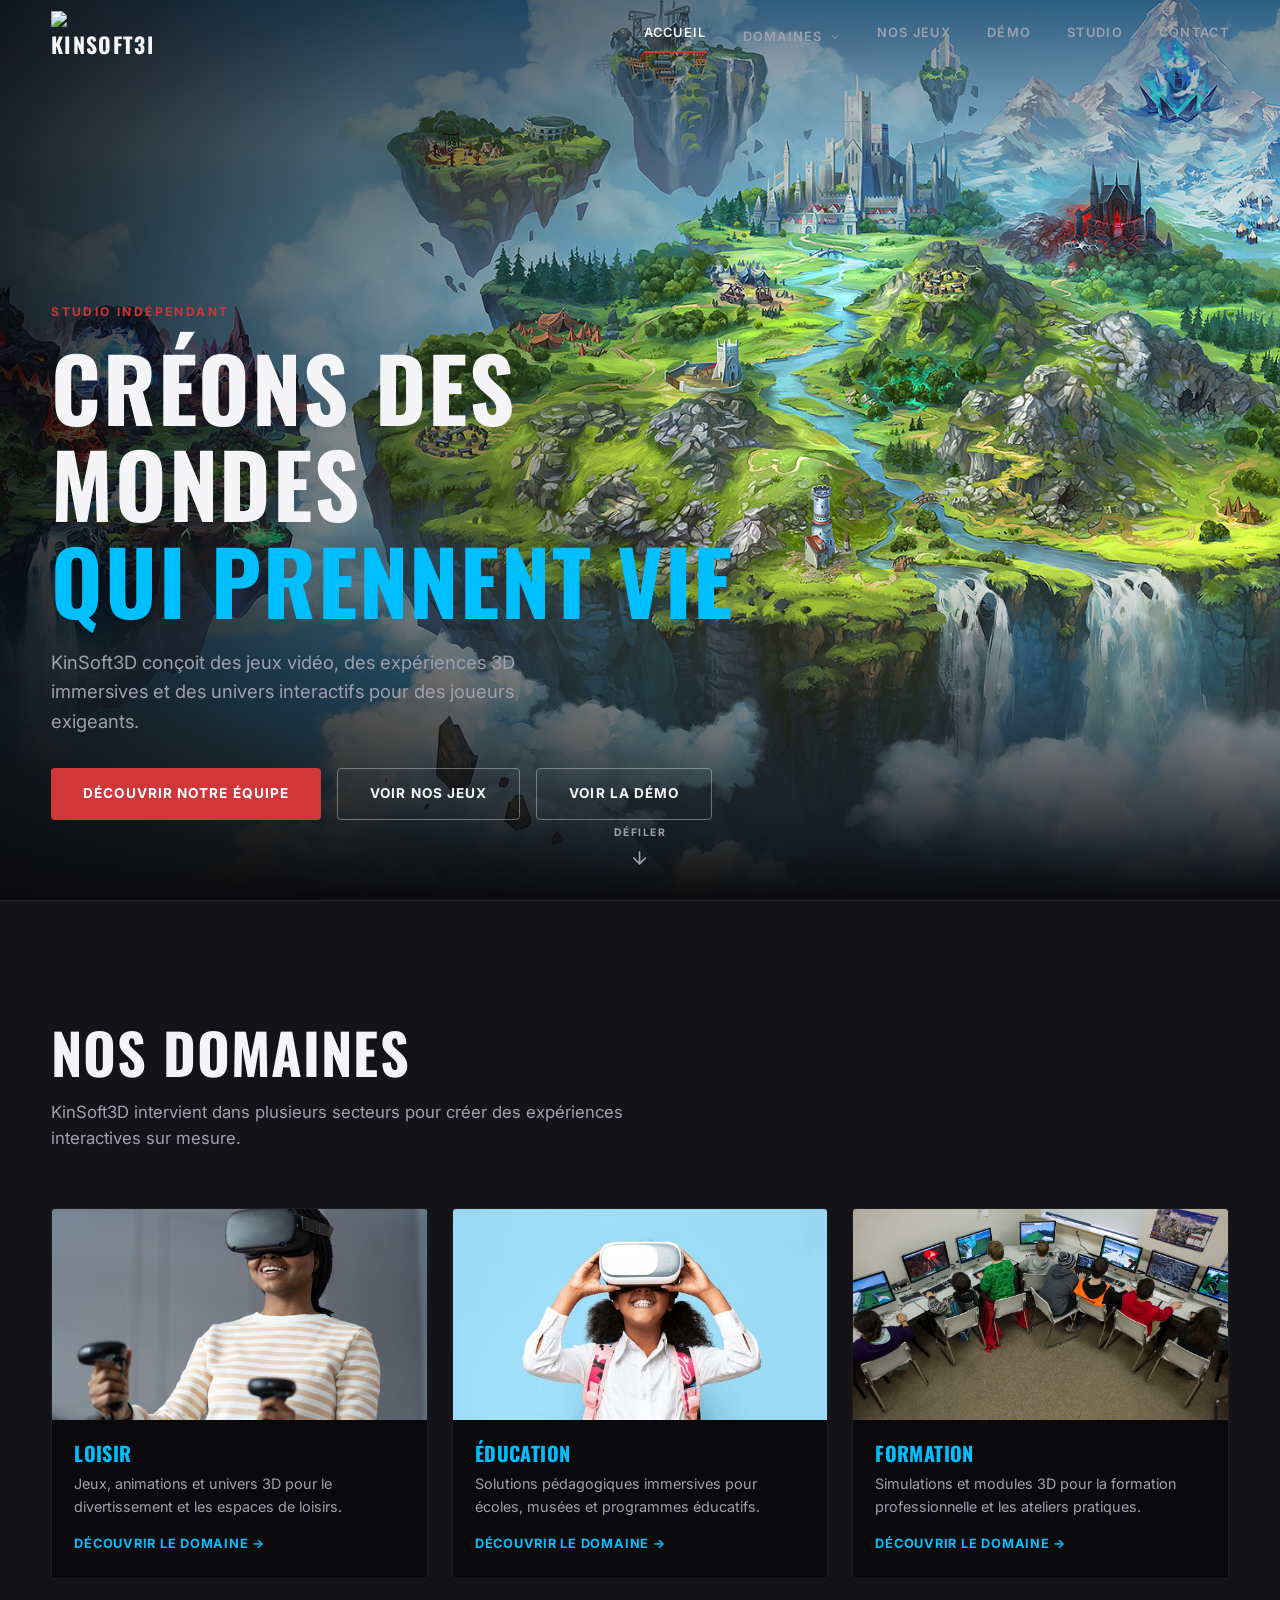
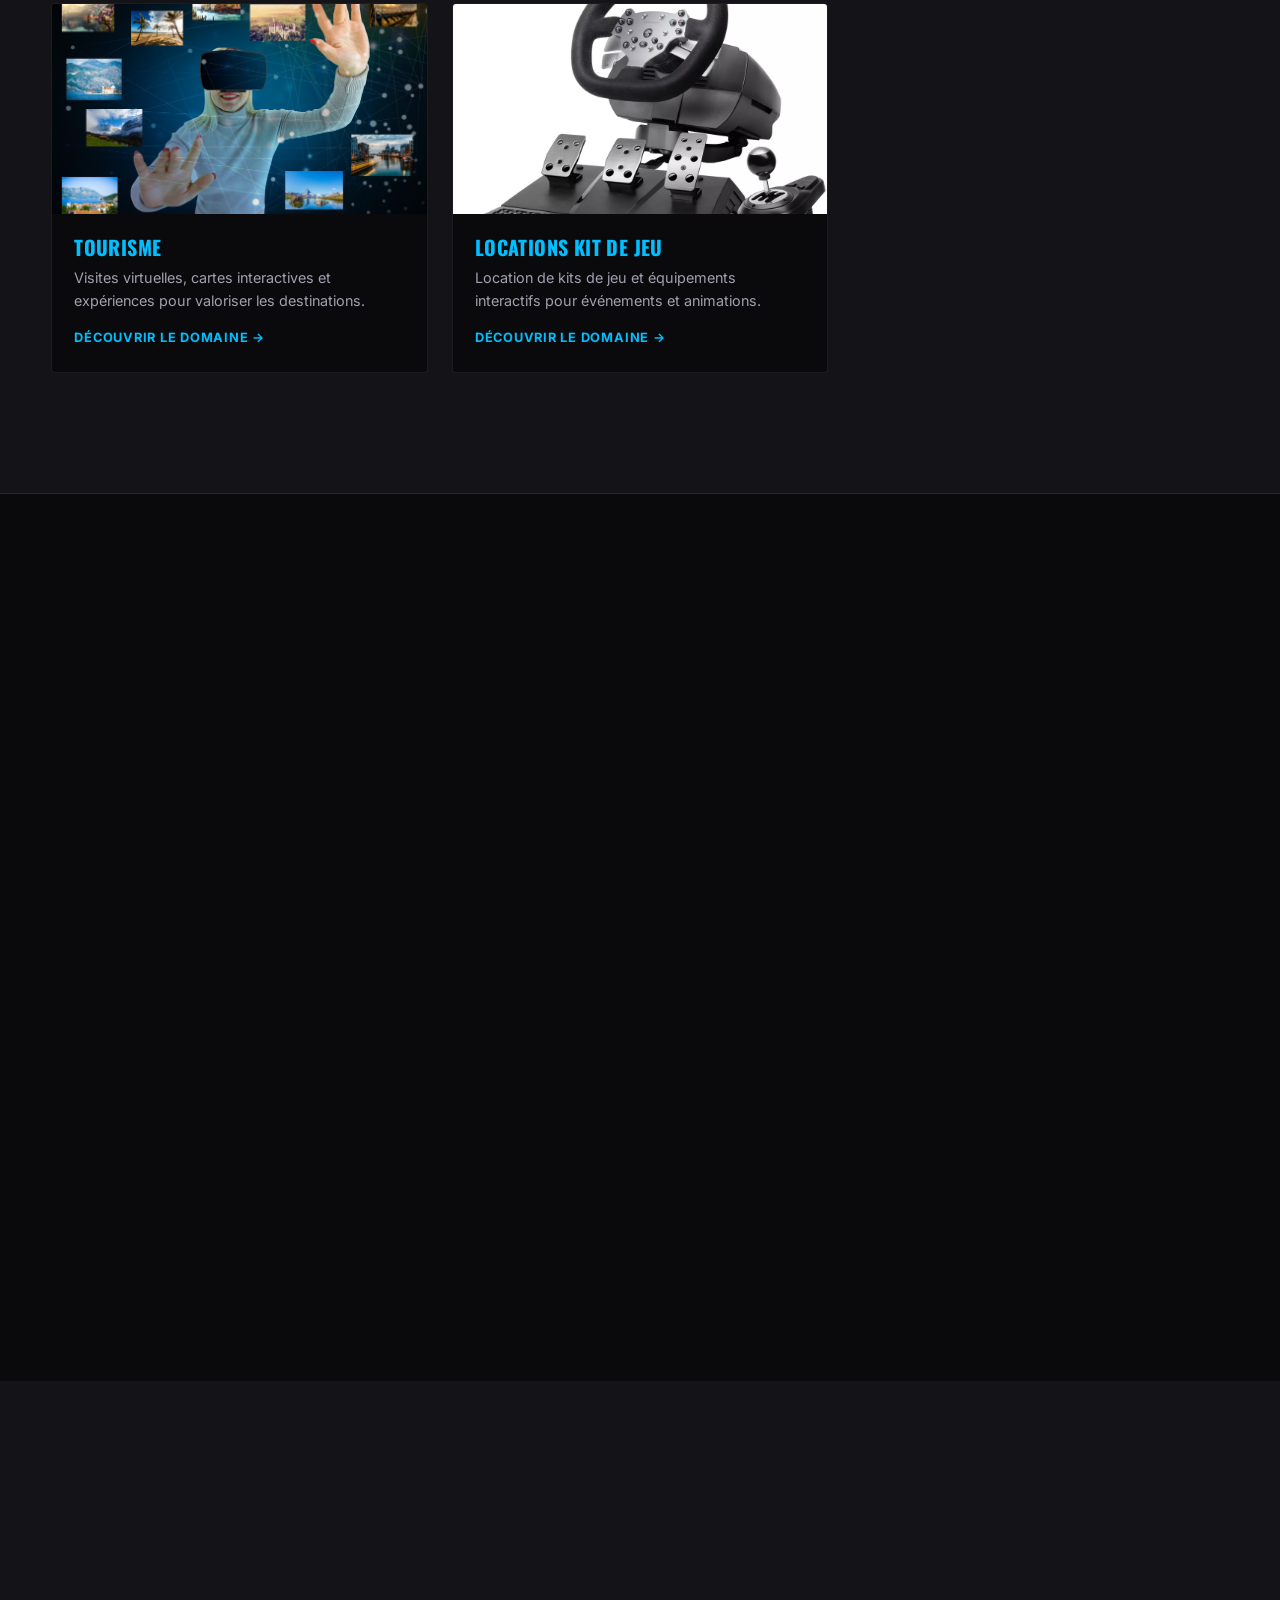
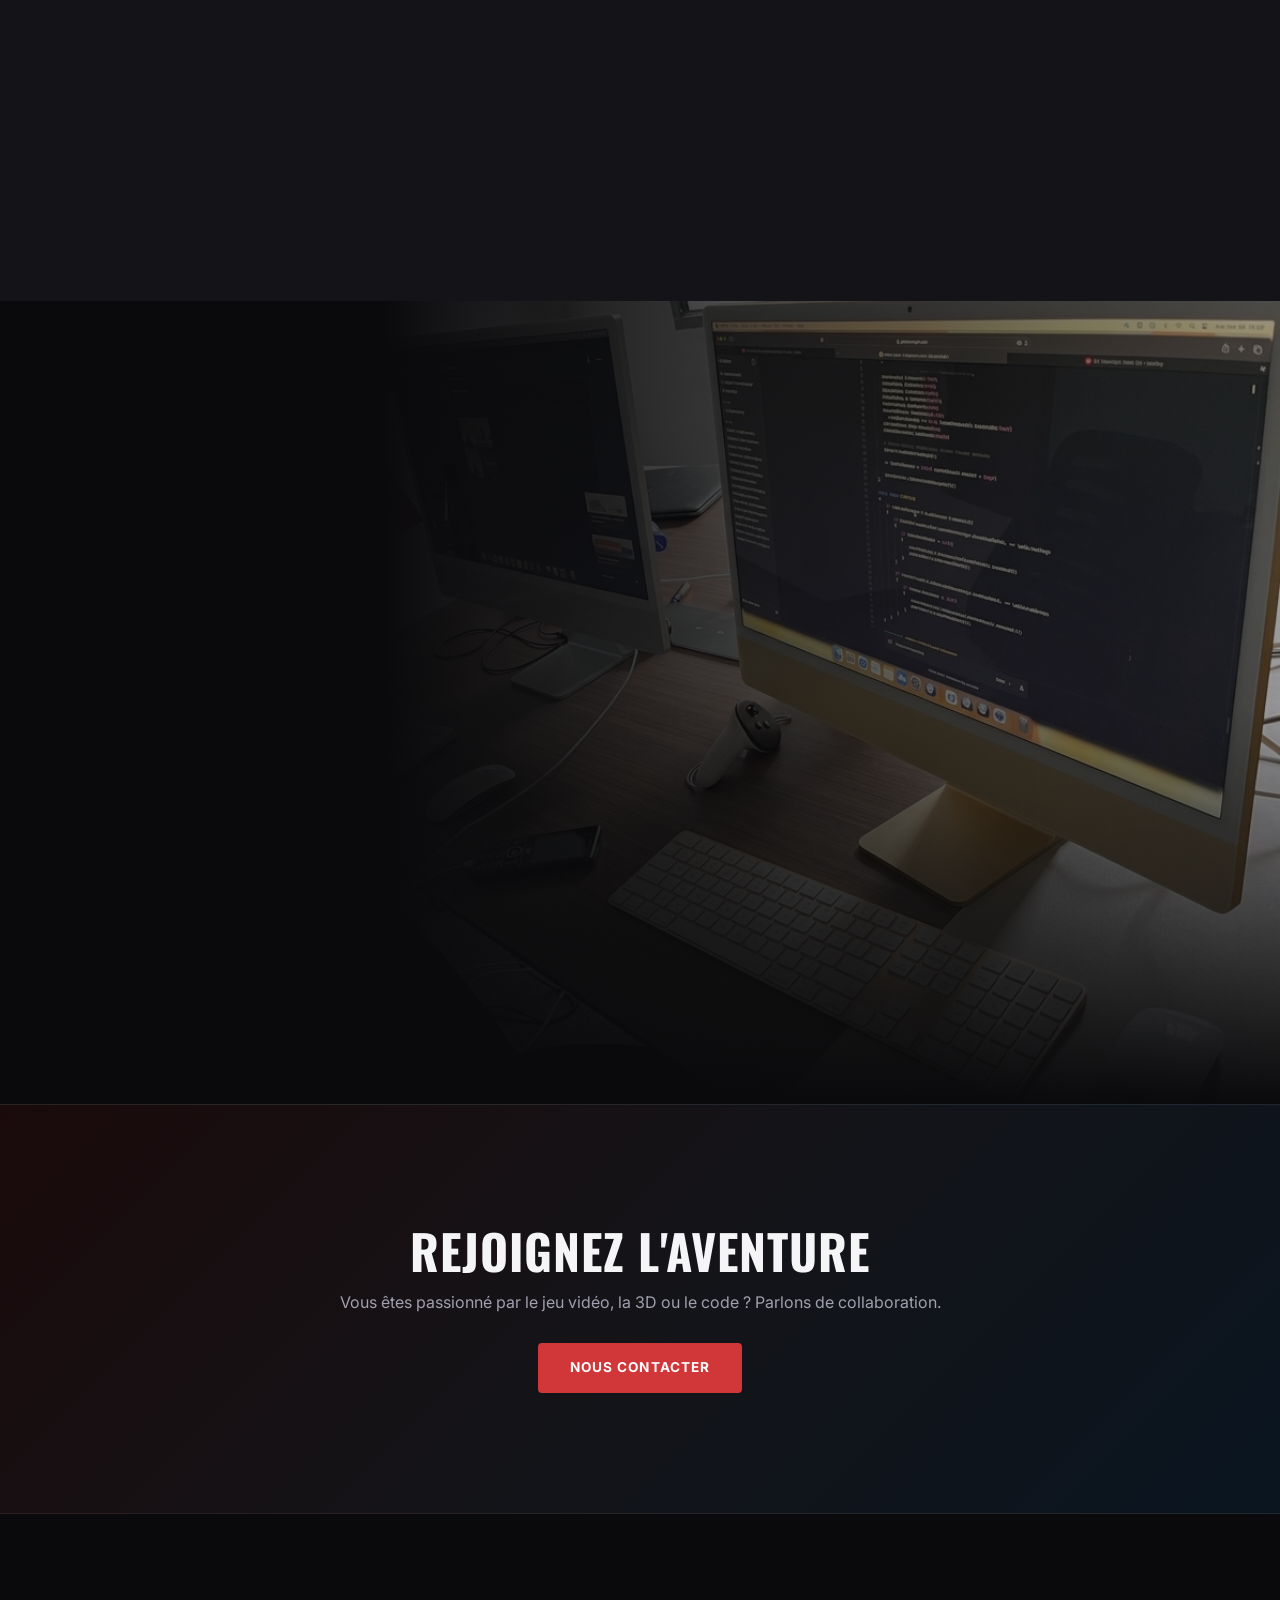
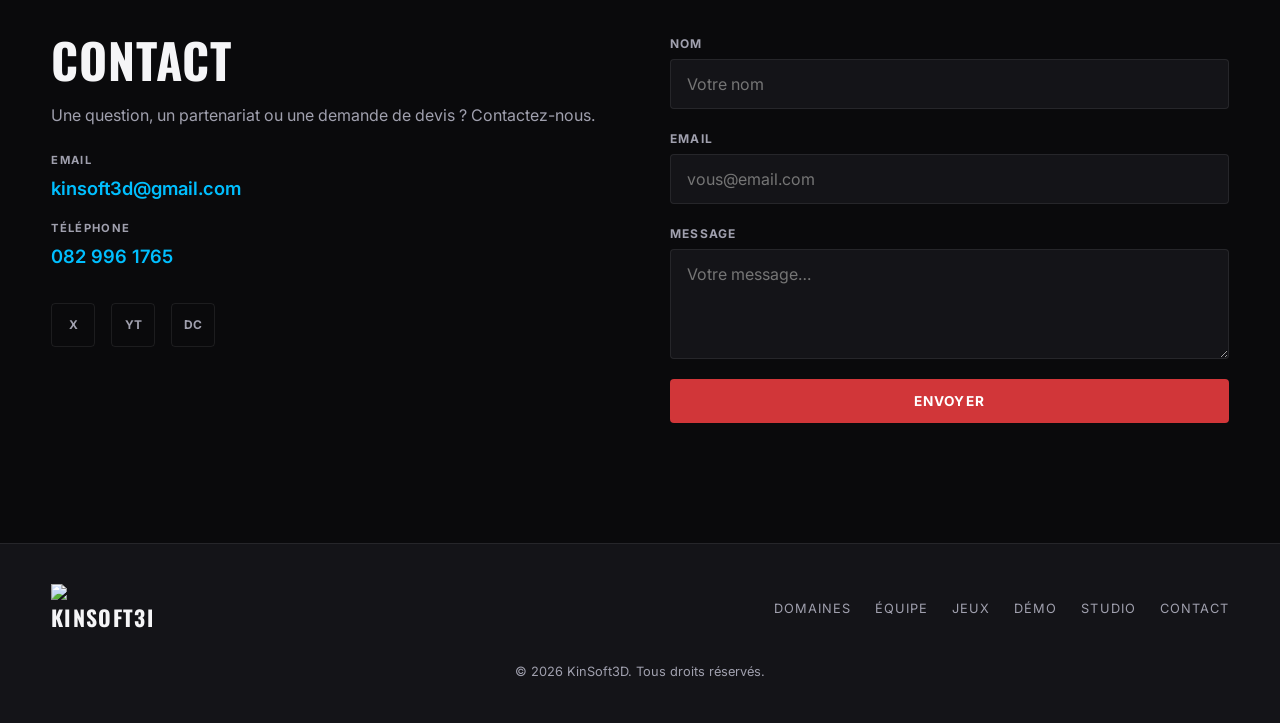
==== commit 82063ccb: "Add files via upload" ====
--- a/index.html
+++ b/index.html
@@ -16,8 +16,7 @@
 
     <header class="site-header" id="header">
         <a href="#home" class="logo" aria-label="KinSoft3D — Accueil">
-            <span class="logo-mark">K</span>
-            <span class="logo-text">KinSoft3D</span>
+            <img src="images/logo.png" alt="KinSoft3D" height="50">
         </a>
 
         <button class="nav-toggle" id="navToggle" aria-label="Ouvrir le menu" aria-expanded="false">
@@ -333,8 +332,7 @@
     <footer class="site-footer">
         <div class="container footer-inner">
             <a href="#home" class="logo footer-logo">
-                <span class="logo-mark">K</span>
-                <span class="logo-text">KinSoft3D</span>
+               <img src="images/logo.png" alt="KinSoft3D" height="50">
             </a>
             <nav class="footer-nav">
                 <a href="#domaines">Domaines</a>
--- a/style.css
+++ b/style.css
@@ -131,6 +131,10 @@
     font-weight: 700;
     text-transform: uppercase;
     letter-spacing: 0.06em;
+}
+
+.logo img{
+    width: 80%;
 }
 
 .logo-mark {
